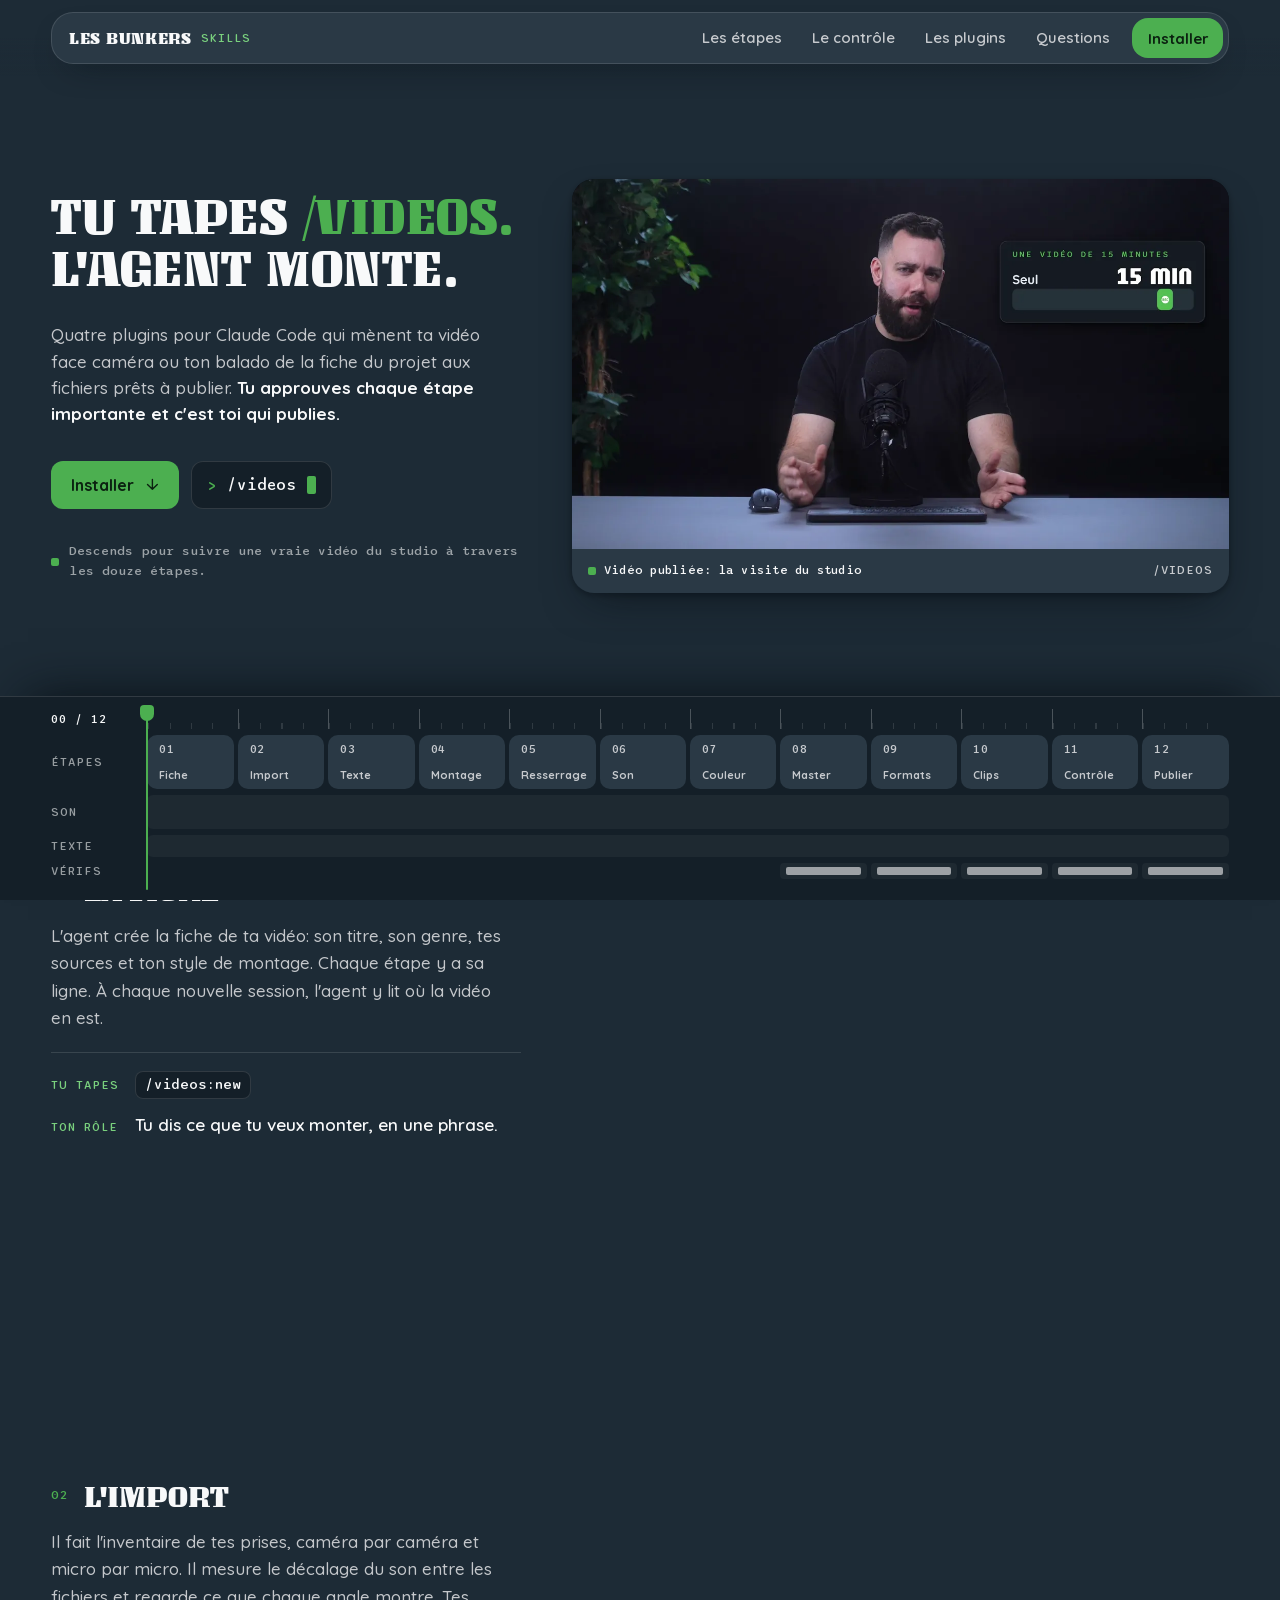
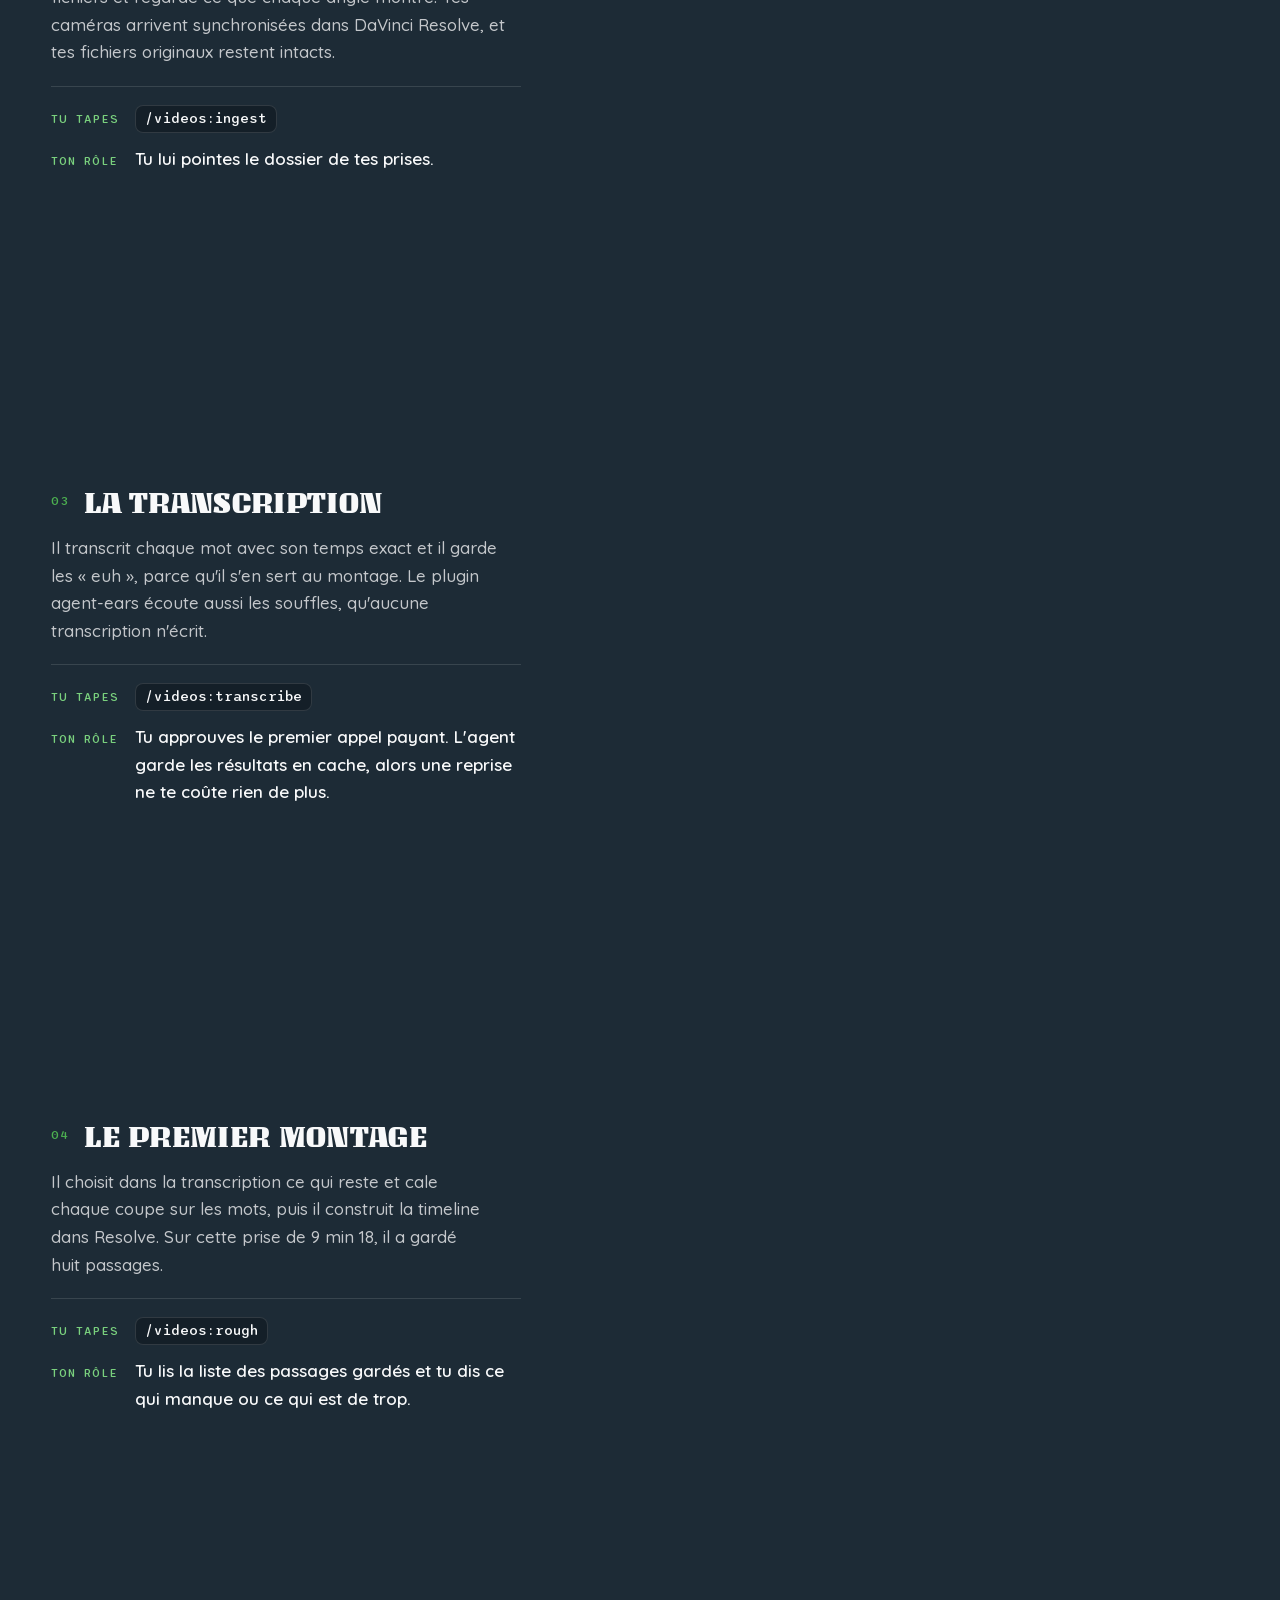
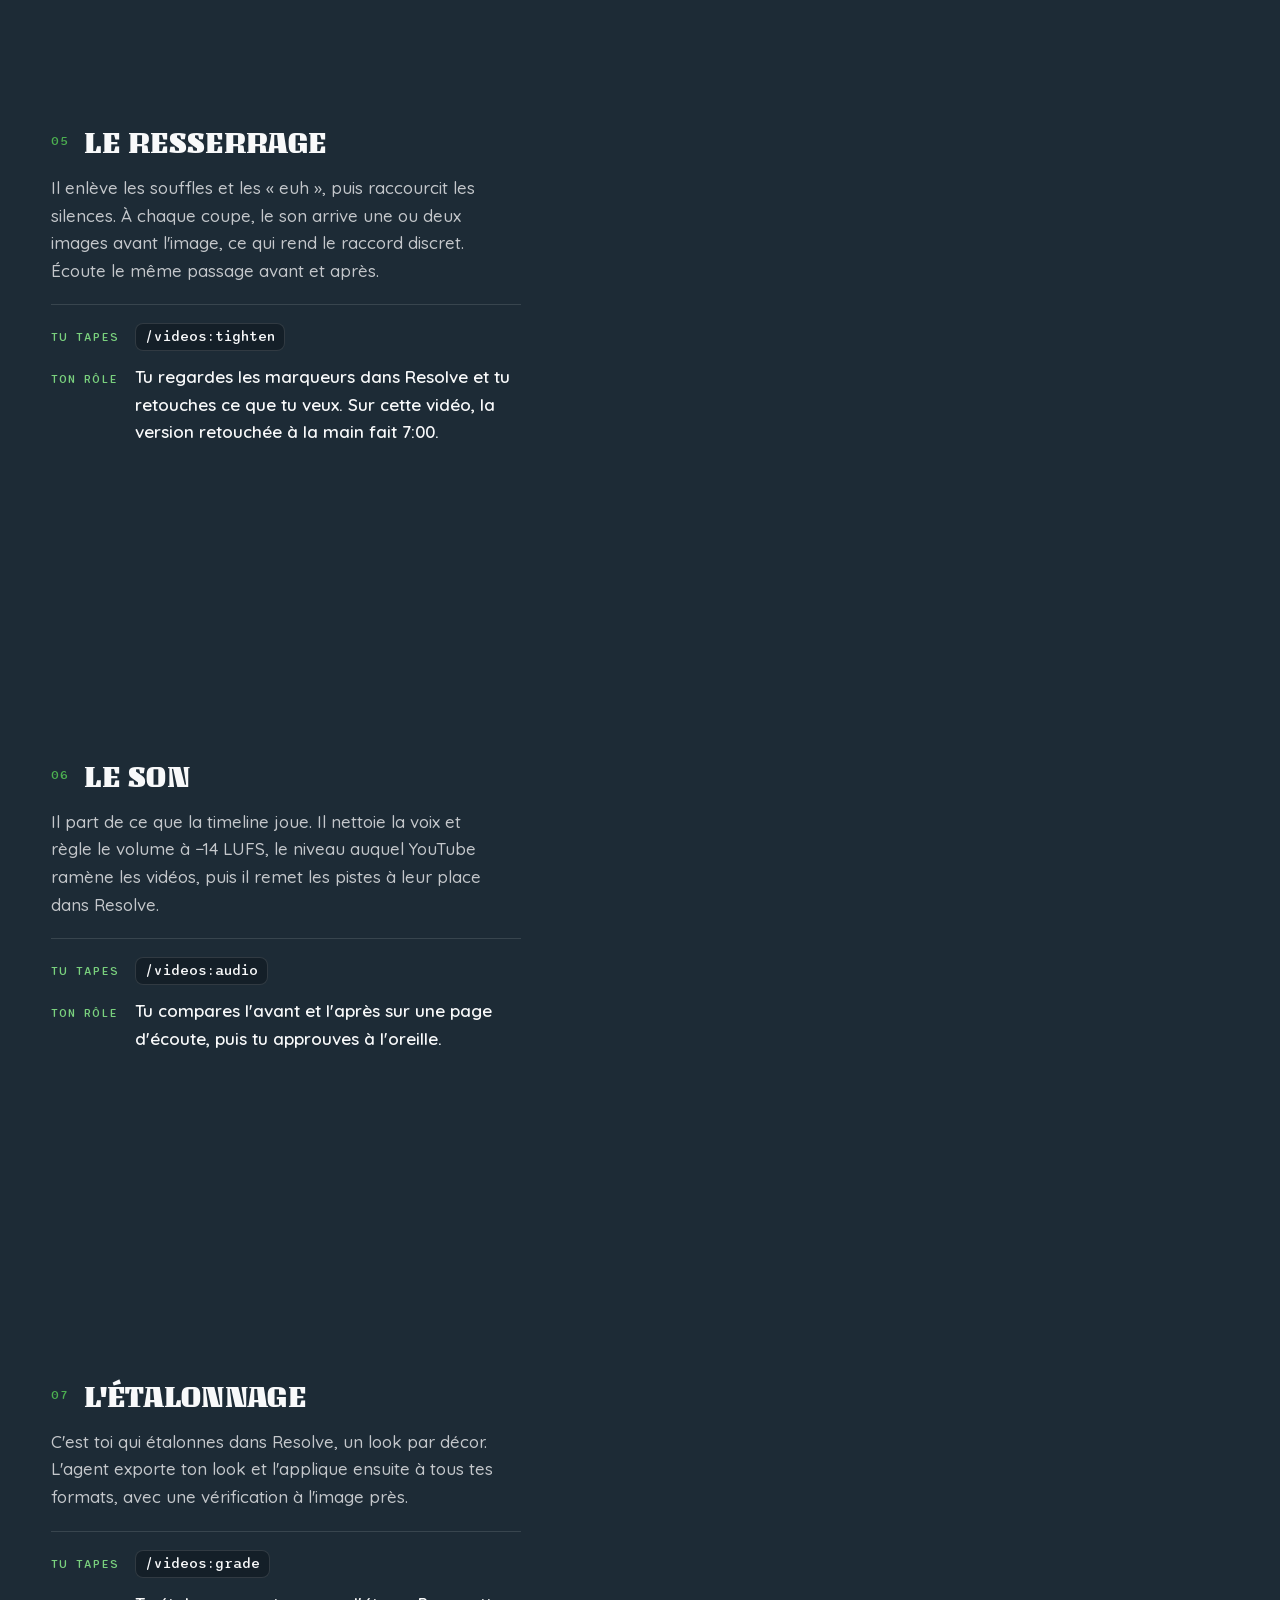
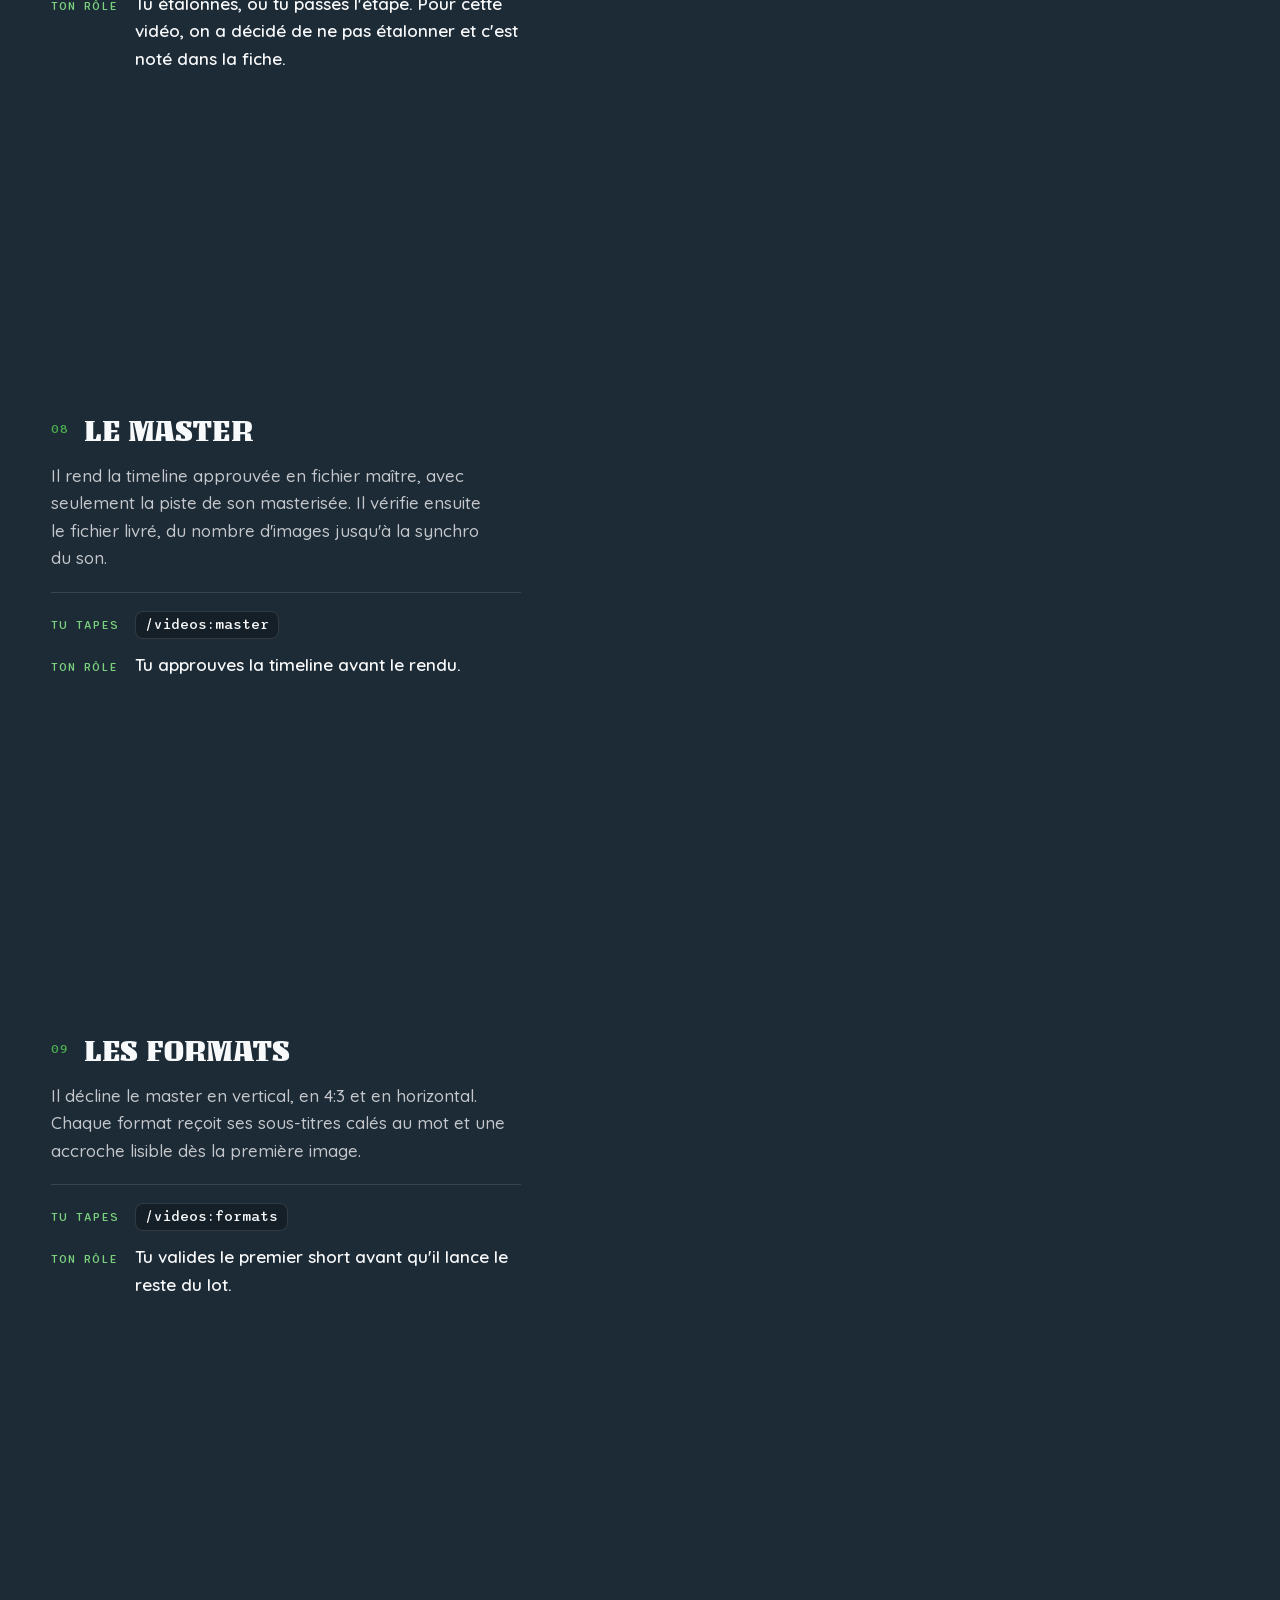
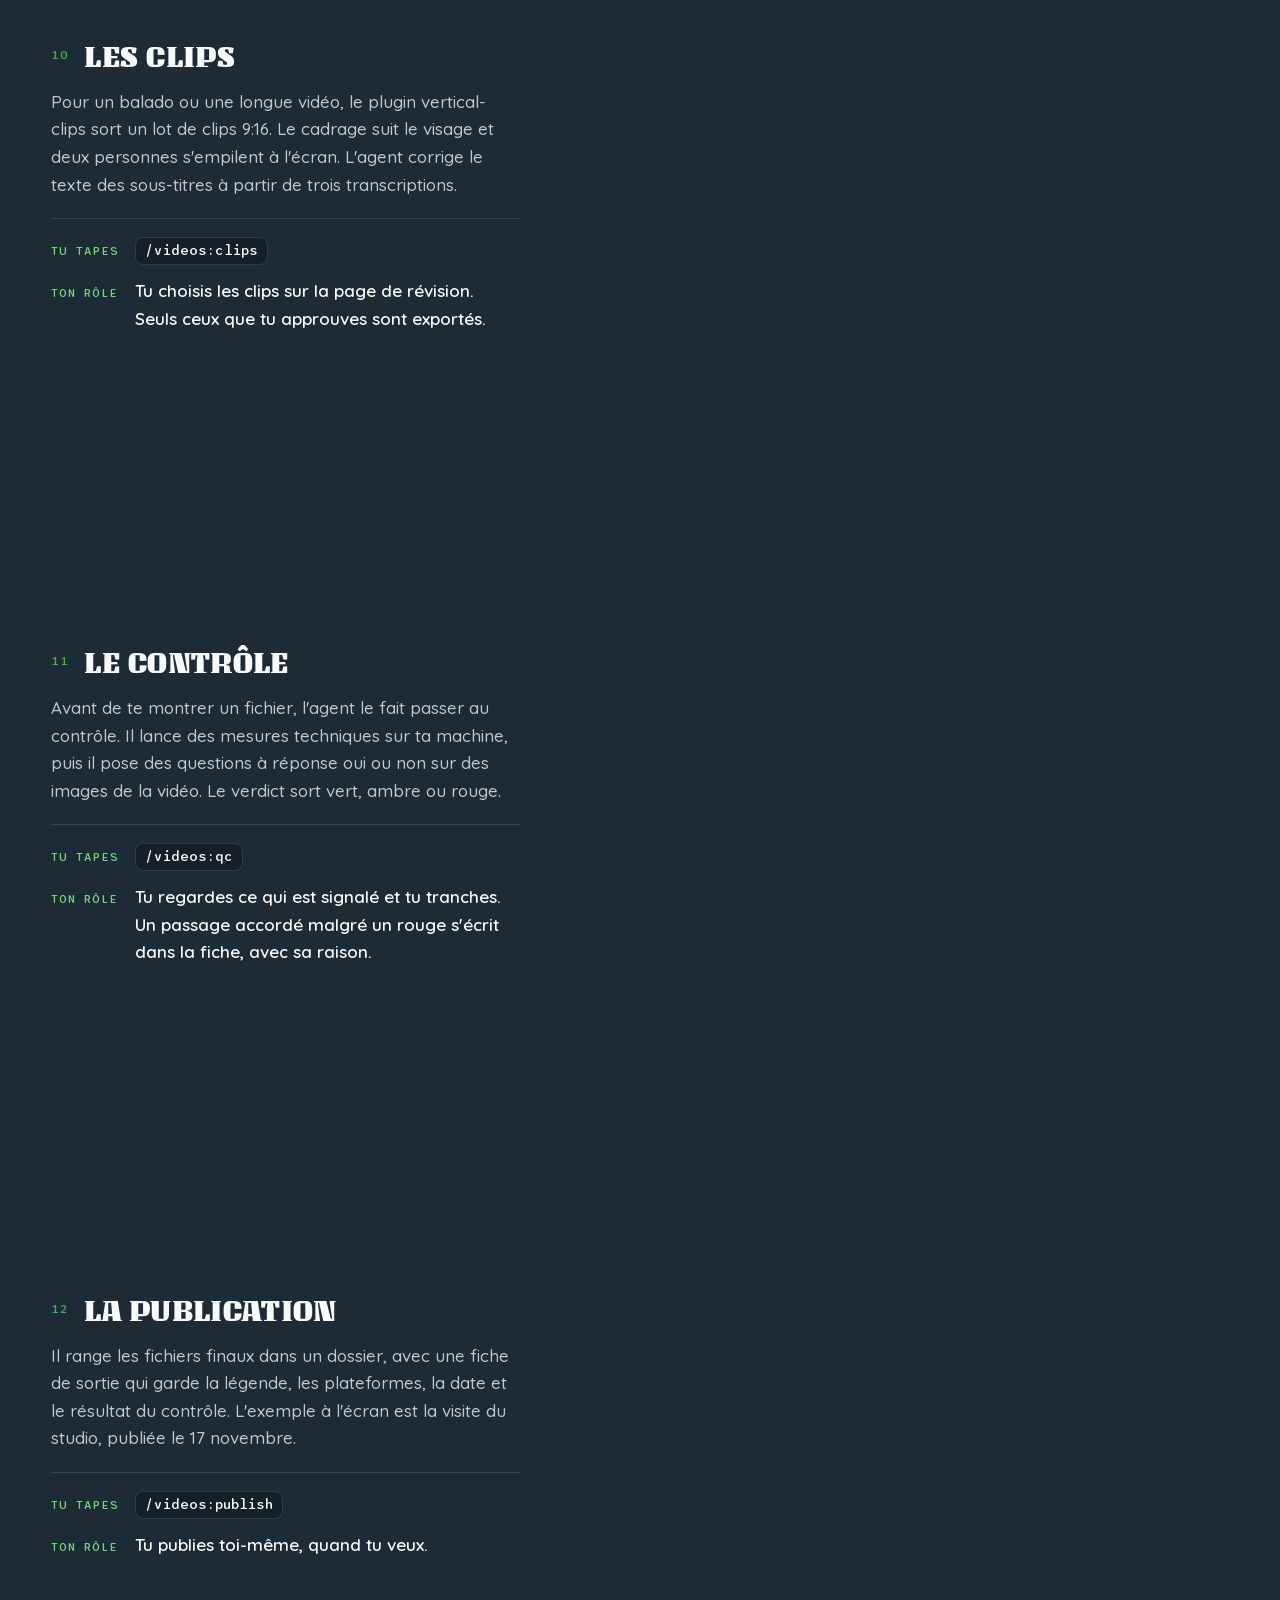
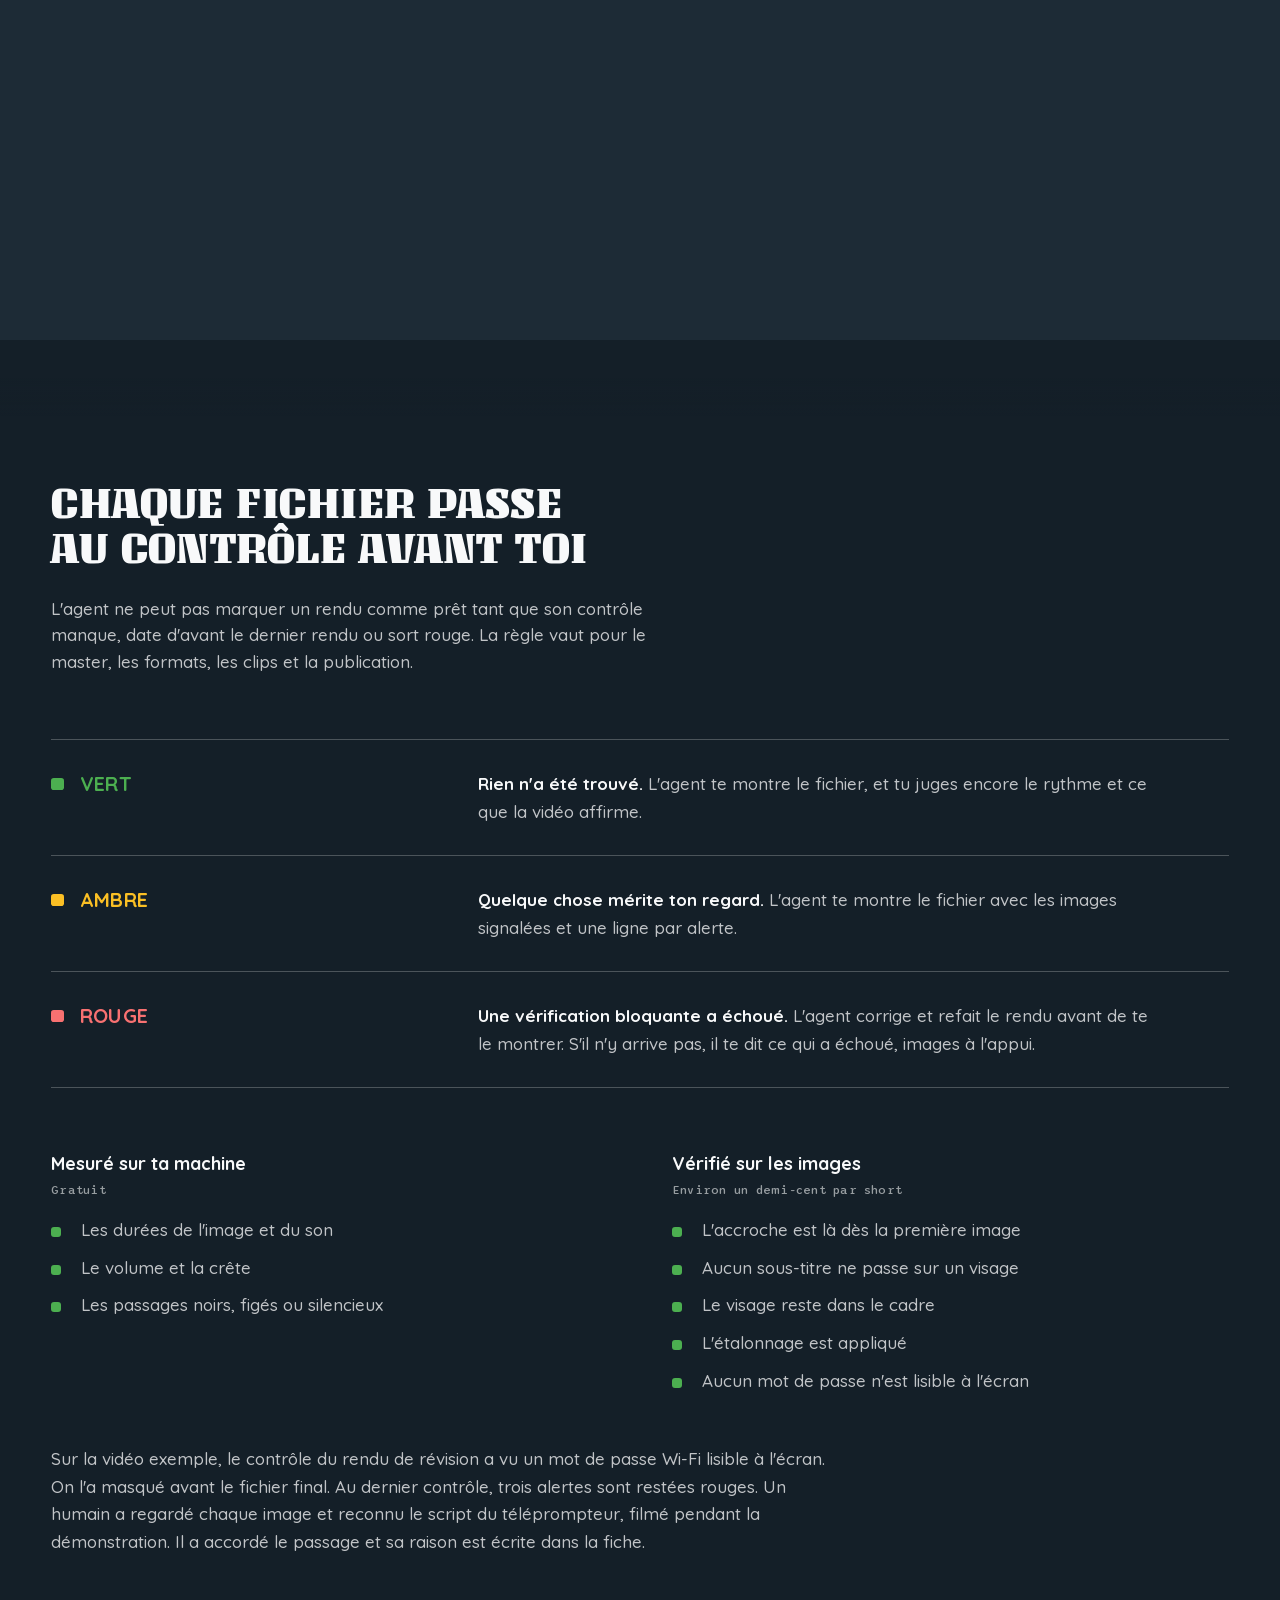
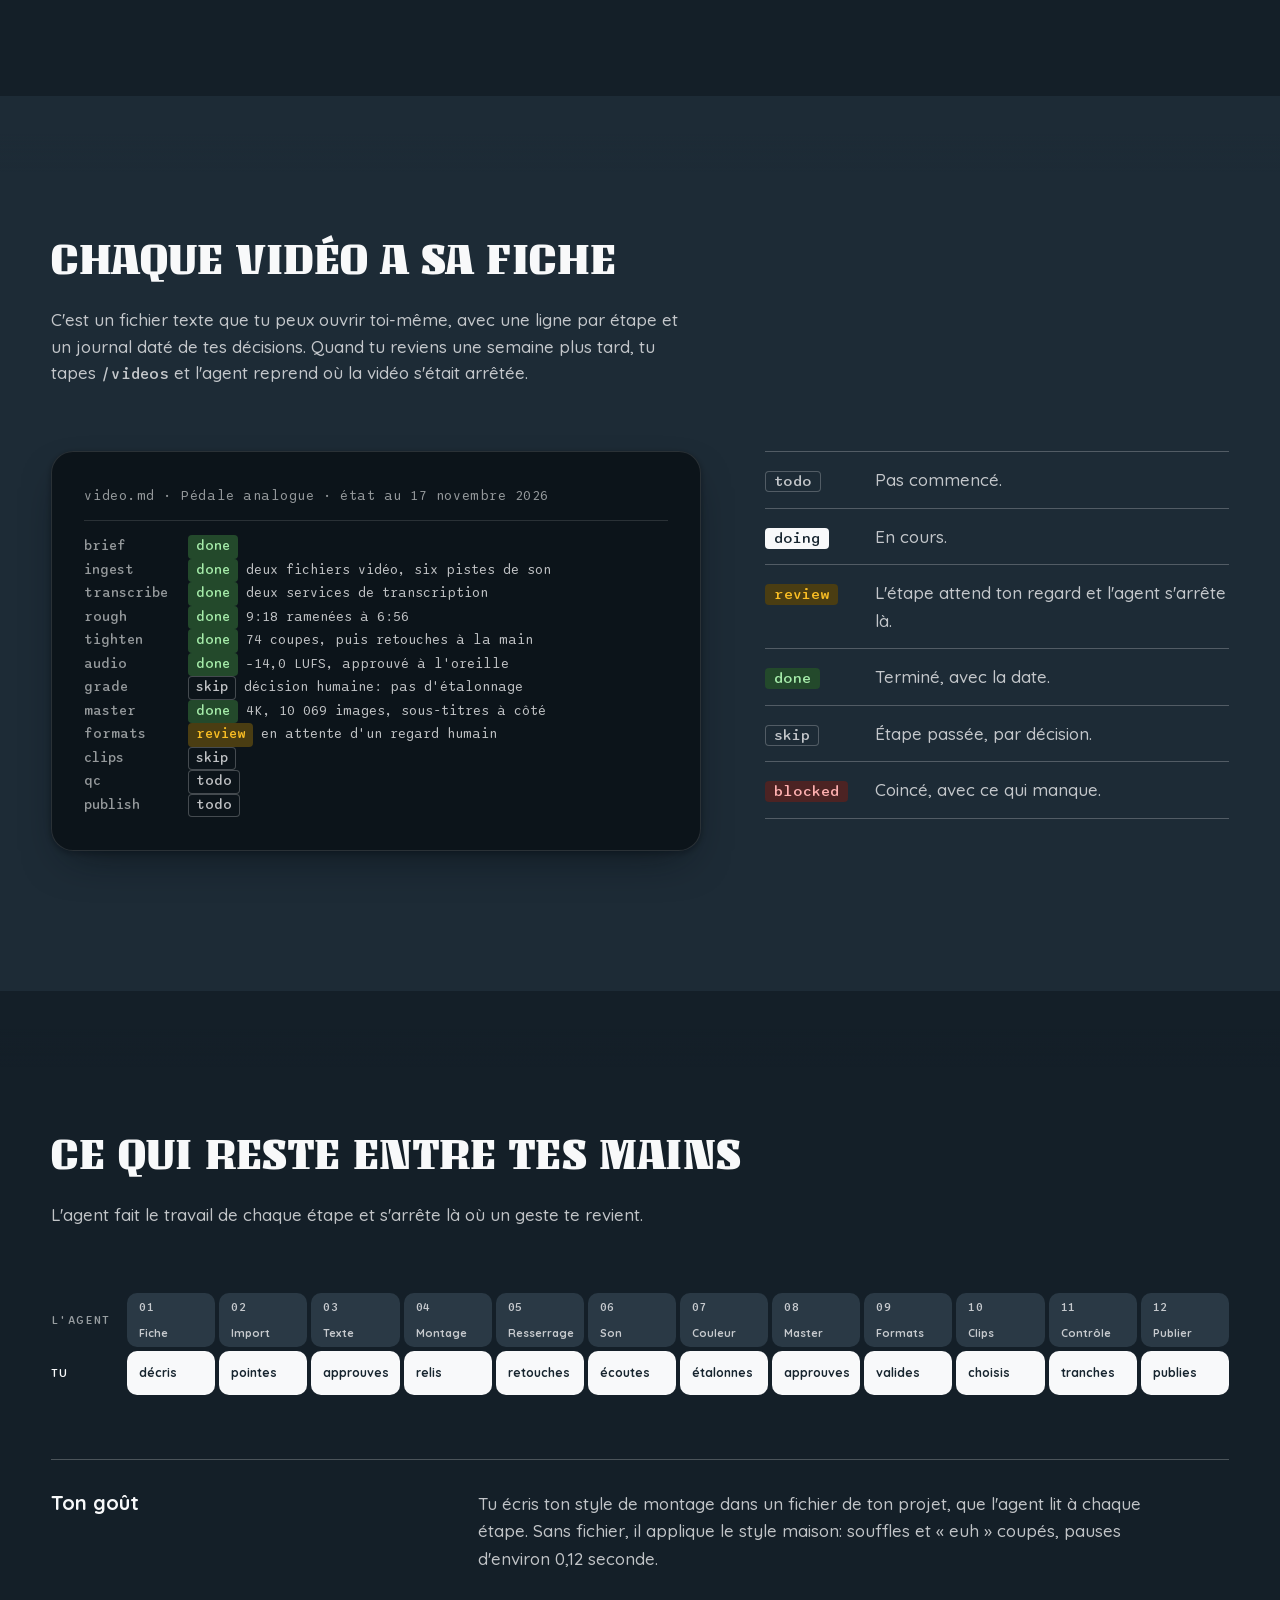
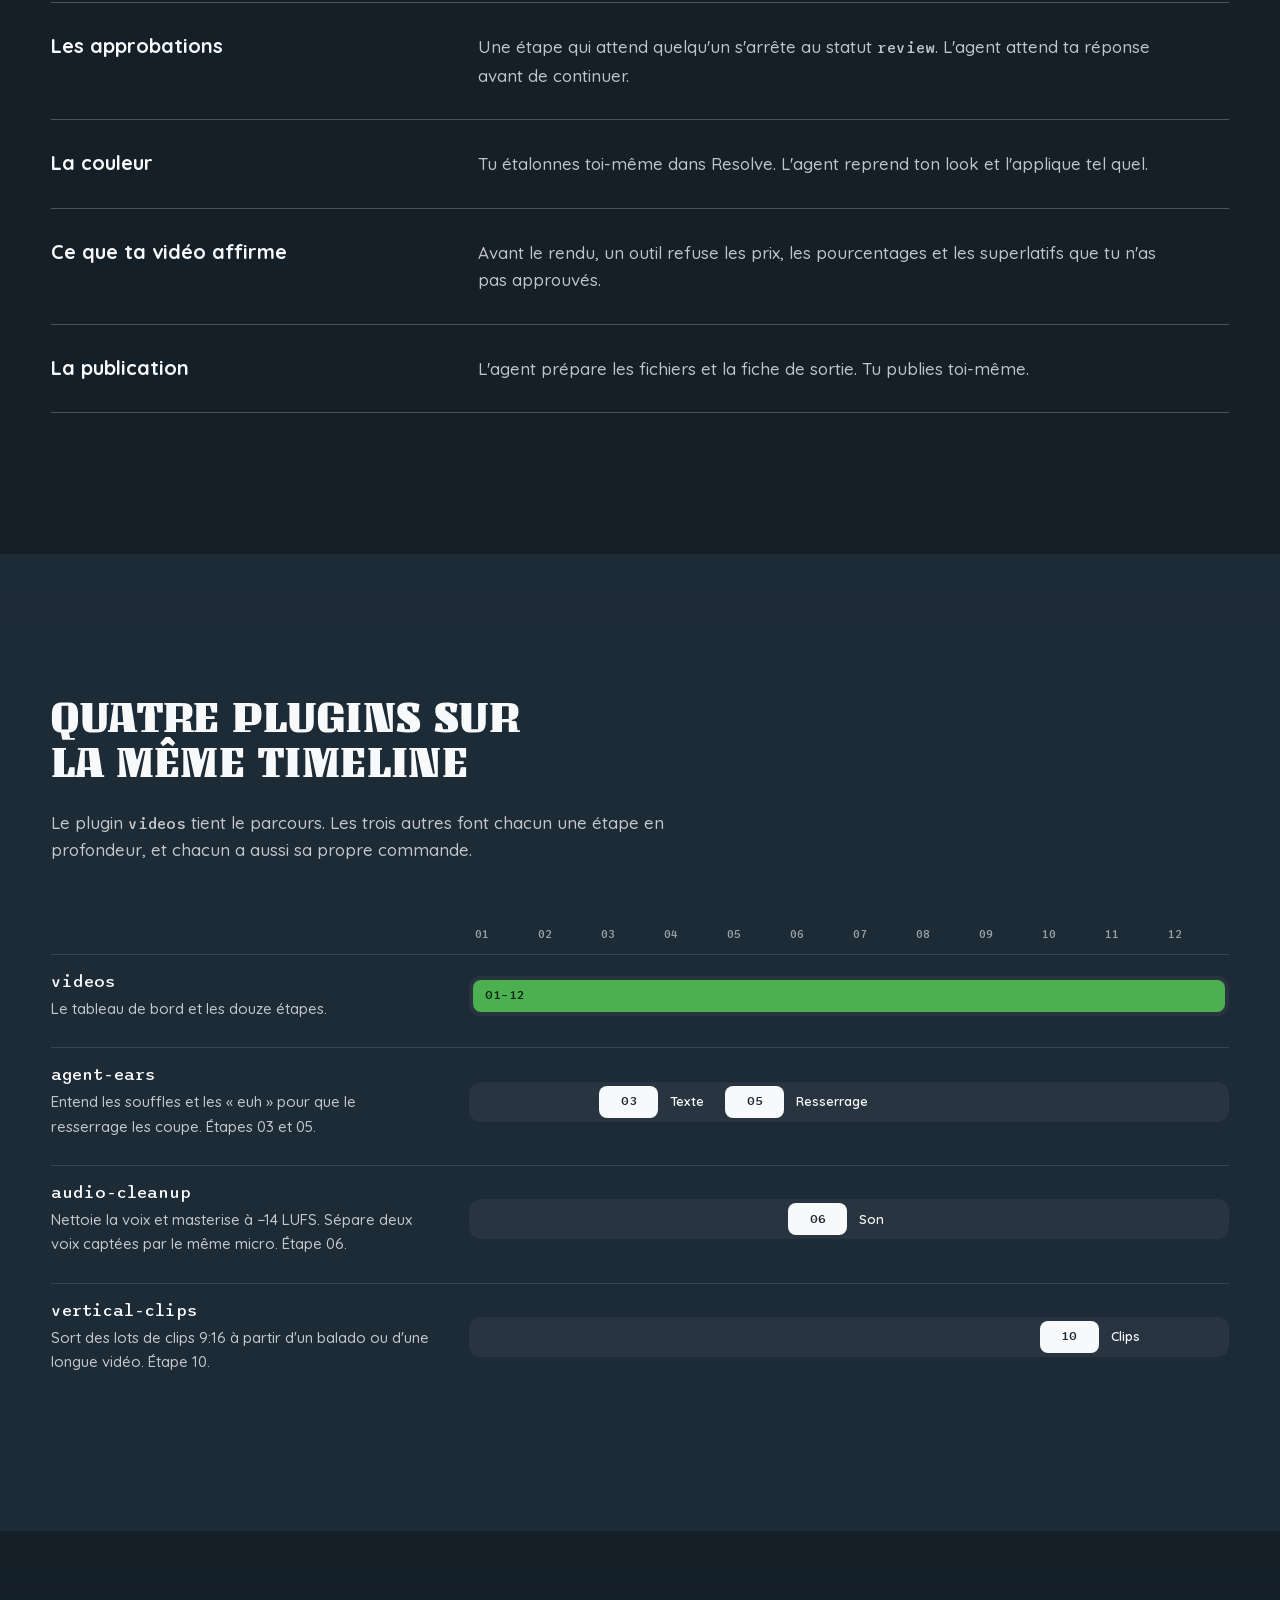
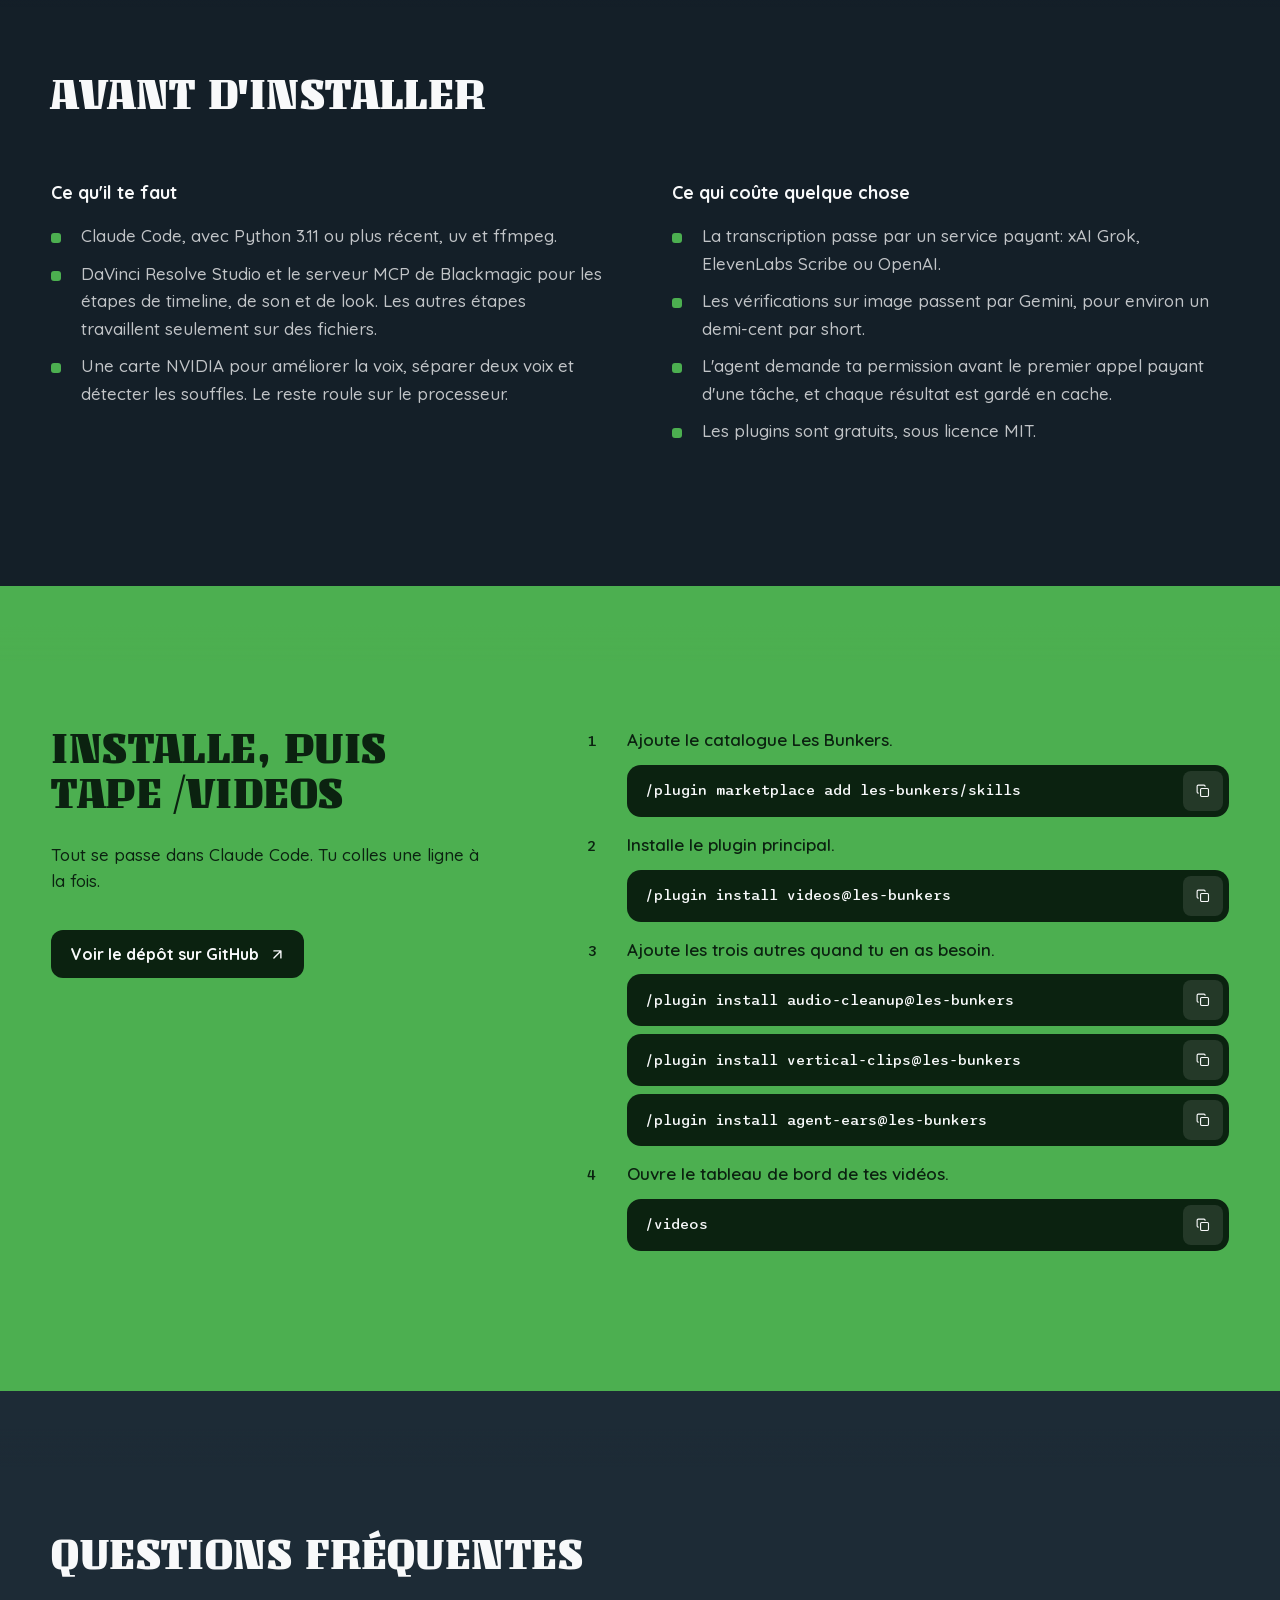
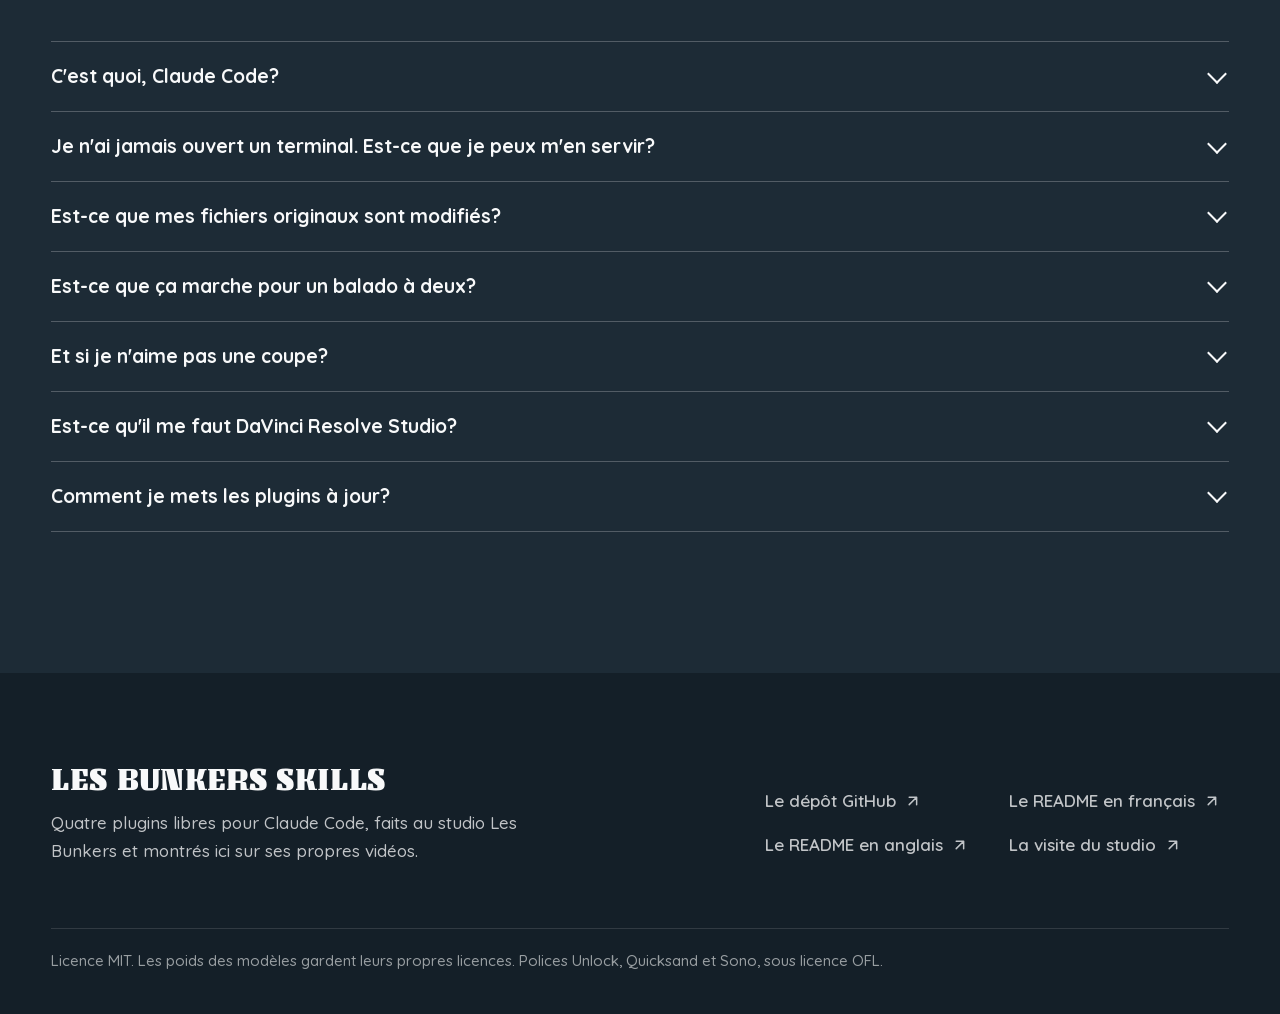
==== index.html @ 832609d6 "Add the French site that explains the plugins One static page for GitHub Pages. A scroll-driven time" ====
<!doctype html>
<html lang="fr-CA">
<head>
<meta charset="utf-8">
<meta name="viewport" content="width=device-width, initial-scale=1">
<title>Skills Les Bunkers: tu tapes /videos, l'agent monte</title>
<meta name="description" content="Quatre plugins pour Claude Code qui mènent ta vidéo face caméra ou ton balado de la fiche du projet aux fichiers prêts à publier. Le parcours complet, étape par étape, sur une vraie vidéo du studio.">
<meta name="theme-color" content="#1d2b36">
<meta property="og:type" content="website">
<meta property="og:locale" content="fr_CA">
<meta property="og:title" content="Tu tapes /videos. L'agent monte.">
<meta property="og:description" content="Quatre plugins pour Claude Code, de la fiche du projet aux fichiers prêts à publier. Douze étapes montrées sur une vraie vidéo du studio.">
<meta property="og:url" content="https://les-bunkers.github.io/skills/">
<meta property="og:image" content="https://les-bunkers.github.io/skills/assets/media/apercu.jpg">
<meta name="twitter:card" content="summary_large_image">
<link rel="icon" href="assets/icon.svg" type="image/svg+xml">
<link rel="preload" href="assets/fonts/unlock-400.woff2" as="font" type="font/woff2" crossorigin>
<link rel="preload" href="assets/fonts/quicksand-300-700-latin.woff2" as="font" type="font/woff2" crossorigin>
<link rel="stylesheet" href="assets/site.css">
<script>document.documentElement.classList.add('js-reel', 'js-intro');</script>
</head>
<body>
<svg width="0" height="0" style="position:absolute" aria-hidden="true" focusable="false">
  <symbol id="i-check" viewBox="0 0 24 24"><path d="M20 6L9 17l-5-5"/></symbol>
  <symbol id="i-x" viewBox="0 0 24 24"><path d="M18 6L6 18M6 6l12 12"/></symbol>
  <symbol id="i-warn" viewBox="0 0 24 24"><path d="M12 6v8M12 18h.01"/></symbol>
  <symbol id="i-down" viewBox="0 0 24 24"><path d="M12 5v14m7-7l-7 7l-7-7"/></symbol>
  <symbol id="i-right" viewBox="0 0 24 24"><path d="M5 12h14m-7-7l7 7l-7 7"/></symbol>
  <symbol id="i-out" viewBox="0 0 24 24"><path d="M7 7h10v10M7 17L17 7"/></symbol>
  <symbol id="i-copy" viewBox="0 0 24 24"><rect width="14" height="14" x="8" y="8" rx="2" ry="2"/><path d="M4 16c-1.1 0-2-.9-2-2V4c0-1.1.9-2 2-2h10c1.1 0 2 .9 2 2"/></symbol>
  <symbol id="i-play" viewBox="0 0 24 24"><path d="M5 5a2 2 0 0 1 3.008-1.728l11.997 6.998a2 2 0 0 1 .003 3.458l-12 7A2 2 0 0 1 5 19z"/></symbol>
  <symbol id="i-pause" viewBox="0 0 24 24"><rect x="14" y="3" width="5" height="18" rx="1"/><rect x="5" y="3" width="5" height="18" rx="1"/></symbol>
</svg>

<a class="skip" href="#contenu">Aller au contenu</a>

<header class="nav">
  <div class="nav__bar">
    <a class="nav__brand" href="#haut"><b>Les Bunkers</b><span>skills</span></a>
    <nav class="nav__links" aria-label="Sections de la page">
      <a class="nav__link" href="#etape-01">Les étapes</a>
      <a class="nav__link" href="#controle">Le contrôle</a>
      <a class="nav__link" href="#plugins">Les plugins</a>
      <a class="nav__link" href="#questions">Questions</a>
    </nav>
    <a class="btn btn--go nav__cta" href="#installer">Installer</a>
  </div>
</header>

<main id="contenu">

<section class="reel" id="haut" aria-label="Le parcours d'une vidéo, étape par étape">
  <div class="reel__grid">
    <div class="reel__copy">

      <div class="hero" data-name="/videos">
        <div class="hero__body">
          <h1 class="display"><span class="line">Tu tapes <span class="cmd">/videos.</span></span> <span class="line">L'agent monte.</span></h1>
          <p class="hero__lead">Quatre plugins pour Claude Code qui mènent ta vidéo face caméra ou ton balado de la fiche du projet aux fichiers prêts à publier. <strong>Tu approuves chaque étape importante et c'est toi qui publies.</strong></p>
          <div class="hero__actions">
            <a class="btn btn--go" href="#installer">Installer <svg class="icon"><use href="#i-down"/></svg></a>
            <span class="prompt" aria-hidden="true"><span class="prompt__sign">&gt;</span><span class="prompt__text" id="frappe">/videos</span><span class="prompt__caret"></span></span>
          </div>
          <p class="hero__hint">Descends pour suivre une vraie vidéo du studio à travers les douze étapes.</p>
        </div>
        <div class="hero__fig">
          <figure class="fig" data-source="Vidéo publiée: la visite du studio">
            <video muted loop playsinline preload="metadata" poster="assets/media/visite-studio.webp" aria-label="Extrait sans son de la visite du studio, une vidéo publiée">
              <source src="assets/media/visite-studio.mp4" type="video/mp4">
            </video>
            <figcaption class="fig__tag fig__tag--src">Une vraie vidéo du studio</figcaption>
          </figure>
        </div>
      </div>

      <div class="stages">

        <article class="stage" id="etape-01" data-name="La fiche">
          <div class="stage__body">
            <h2 class="display"><span class="stage__n">01</span>La fiche</h2>
            <p class="stage__what">L'agent crée la fiche de ta vidéo: son titre, son genre, tes sources et ton style de montage. Chaque étape y a sa ligne. À chaque nouvelle session, l'agent y lit où la vidéo en est.</p>
            <dl class="stage__you">
              <dt>Tu tapes</dt><dd><code class="kbd">/videos:new</code></dd>
              <dt>Ton rôle</dt><dd>Tu dis ce que tu veux monter, en une phrase.</dd>
            </dl>
          </div>
          <div class="stage__fig">
            <figure class="fig fig--flow" data-source="Vidéo exemple: Pédale analogue" aria-label="La fiche de la vidéo exemple au moment de sa création">
              <div class="scr">
                <div class="scr__bar"><b>video.md</b><span>Extrait, à la création</span></div>
                <dl class="kv rise">
                  <div style="--i:0"><dt>title</dt><dd>Pédale analogue</dd></div>
                  <div style="--i:1"><dt>kind</dt><dd>talking-head</dd></div>
                </dl>
                <ol class="stlist rise">
                  <li style="--i:2"><span>brief</span><span class="st st--done">done</span></li>
                  <li style="--i:3"><span>ingest</span><span class="st st--todo">todo</span></li>
                  <li style="--i:4"><span>transcribe</span><span class="st st--todo">todo</span></li>
                  <li style="--i:5"><span>rough</span><span class="st st--todo">todo</span></li>
                  <li style="--i:6"><span>tighten</span><span class="st st--todo">todo</span></li>
                  <li style="--i:7"><span>audio</span><span class="st st--todo">todo</span></li>
                  <li style="--i:8"><span>grade</span><span class="st st--todo">todo</span></li>
                  <li style="--i:9"><span>master</span><span class="st st--todo">todo</span></li>
                  <li style="--i:10"><span>formats</span><span class="st st--todo">todo</span></li>
                  <li style="--i:11"><span>clips</span><span class="st st--todo">todo</span></li>
                  <li style="--i:12"><span>qc</span><span class="st st--todo">todo</span></li>
                  <li style="--i:13"><span>publish</span><span class="st st--todo">todo</span></li>
                </ol>
              </div>
            </figure>
          </div>
        </article>

        <article class="stage" id="etape-02" data-name="L'import">
          <div class="stage__body">
            <h2 class="display"><span class="stage__n">02</span>L'import</h2>
            <p class="stage__what">Il fait l'inventaire de tes prises, caméra par caméra et micro par micro. Il mesure le décalage du son entre les fichiers et regarde ce que chaque angle montre. Tes caméras arrivent synchronisées dans DaVinci Resolve, et tes fichiers originaux restent intacts.</p>
            <dl class="stage__you">
              <dt>Tu tapes</dt><dd><code class="kbd">/videos:ingest</code></dd>
              <dt>Ton rôle</dt><dd>Tu lui pointes le dossier de tes prises.</dd>
            </dl>
          </div>
          <div class="stage__fig">
            <figure class="fig" data-source="Planche d'angles d'un tournage au studio">
              <img src="assets/media/planche-angles.webp" width="1440" height="810" loading="lazy" decoding="async" alt="Planche de neuf images: trois caméras du studio, chacune vue à trois moments du même tournage">
              <figcaption class="fig__tag">Trois caméras, trois instants</figcaption>
            </figure>
          </div>
        </article>

        <article class="stage" id="etape-03" data-name="La transcription">
          <div class="stage__body">
            <h2 class="display"><span class="stage__n">03</span>La transcription</h2>
            <p class="stage__what">Il transcrit chaque mot avec son temps exact et il garde les « euh », parce qu'il s'en sert au montage. Le plugin agent-ears écoute aussi les souffles, qu'aucune transcription n'écrit.</p>
            <dl class="stage__you">
              <dt>Tu tapes</dt><dd><code class="kbd">/videos:transcribe</code></dd>
              <dt>Ton rôle</dt><dd>Tu approuves le premier appel payant. L'agent garde les résultats en cache, alors une reprise ne te coûte rien de plus.</dd>
            </dl>
          </div>
          <div class="stage__fig">
            <figure class="fig fig--flow" data-source="Vidéo exemple: Pédale analogue" aria-label="Onze secondes de la transcription, avec les « euh » et les souffles repérés">
              <div class="scr">
                <div class="scr__bar"><b>1&nbsp;846 mots</b><span>34 « euh » · 70 souffles entendus</span></div>
                <ol class="tx rise">
                  <li style="--i:0"><time>0:35,2</time><p>que j'ai mijoté, <span class="tok tok--breath">souffle 0,28&nbsp;s</span> <span class="tok tok--euh">euh,</span> en lien avec le téléprompteur.</p></li>
                  <li style="--i:1"><time>0:38,2</time><p>Donc, ça fait depuis le tout début qu'on a un téléprompteur et <span class="tok tok--breath">souffle 0,36&nbsp;s</span></p></li>
                  <li style="--i:2"><time>0:41,6</time><p>ça a été long avant que l'expérience avec le téléprompteur soit à mon goût. <span class="tok tok--breath">souffle 0,40&nbsp;s</span> <span class="tok tok--euh">Euh,</span> on a toujours utilisé</p></li>
                </ol>
                <p class="scr__foot">Onze secondes de la prise, mot pour mot.</p>
              </div>
            </figure>
          </div>
        </article>

        <article class="stage" id="etape-04" data-name="Le premier montage">
          <div class="stage__body">
            <h2 class="display"><span class="stage__n">04</span>Le premier montage</h2>
            <p class="stage__what">Il choisit dans la transcription ce qui reste et cale chaque coupe sur les mots, puis il construit la timeline dans Resolve. Sur cette prise de 9&nbsp;min&nbsp;18, il a gardé huit passages.</p>
            <dl class="stage__you">
              <dt>Tu tapes</dt><dd><code class="kbd">/videos:rough</code></dd>
              <dt>Ton rôle</dt><dd>Tu lis la liste des passages gardés et tu dis ce qui manque ou ce qui est de trop.</dd>
            </dl>
          </div>
          <div class="stage__fig">
            <figure class="fig fig--flow" data-source="Vidéo exemple: Pédale analogue" aria-label="La prise de 9 minutes 18 et les huit passages gardés, ramenés à 6 minutes 56">
              <div class="scr">
                <div class="cut">
                  <div class="cut__head"><span>La prise</span><b>9:18</b></div>
                  <div class="cutbar cutbar--src"><!-- gen:rough-src --><i style="--l:5.203%;--w:22.910%;--l2:0.000%;--i:0"></i><i style="--l:31.781%;--w:5.435%;--l2:22.910%;--i:1"></i><i style="--l:38.240%;--w:8.163%;--l2:28.346%;--i:2"></i><i style="--l:48.584%;--w:1.181%;--l2:36.509%;--i:3"></i><i style="--l:52.606%;--w:15.817%;--l2:37.690%;--i:4"></i><i style="--l:72.018%;--w:4.201%;--l2:53.507%;--i:5"></i><i style="--l:77.258%;--w:0.434%;--l2:57.708%;--i:6"></i><i style="--l:78.289%;--w:16.475%;--l2:58.142%;--i:7"></i><!-- /gen:rough-src --></div>
                </div>
                <div class="cut">
                  <div class="cut__head"><span>Le premier montage</span><b>6:56</b></div>
                  <div class="cutbar cutbar--after"><!-- gen:rough-after --><i style="--l:5.203%;--w:22.910%;--l2:0.000%;--i:0"></i><i style="--l:31.781%;--w:5.435%;--l2:22.910%;--i:1"></i><i style="--l:38.240%;--w:8.163%;--l2:28.346%;--i:2"></i><i style="--l:48.584%;--w:1.181%;--l2:36.509%;--i:3"></i><i style="--l:52.606%;--w:15.817%;--l2:37.690%;--i:4"></i><i style="--l:72.018%;--w:4.201%;--l2:53.507%;--i:5"></i><i style="--l:77.258%;--w:0.434%;--l2:57.708%;--i:6"></i><i style="--l:78.289%;--w:16.475%;--l2:58.142%;--i:7"></i><!-- /gen:rough-after --></div>
                </div>
                <p class="scr__foot">8 passages gardés · 2:22 mises de côté</p>
              </div>
            </figure>
          </div>
        </article>

        <article class="stage" id="etape-05" data-name="Le resserrage">
          <div class="stage__body">
            <h2 class="display"><span class="stage__n">05</span>Le resserrage</h2>
            <p class="stage__what">Il enlève les souffles et les « euh », puis raccourcit les silences. À chaque coupe, le son arrive une ou deux images avant l'image, ce qui rend le raccord discret. Écoute le même passage avant et après.</p>
            <dl class="stage__you">
              <dt>Tu tapes</dt><dd><code class="kbd">/videos:tighten</code></dd>
              <dt>Ton rôle</dt><dd>Tu regardes les marqueurs dans Resolve et tu retouches ce que tu veux. Sur cette vidéo, la version retouchée à la main fait 7:00.</dd>
            </dl>
          </div>
          <div class="stage__fig">
            <figure class="fig fig--flow fig--rip" data-view="avant" data-source="Vidéo exemple: Pédale analogue" aria-label="Le même passage avant et après le resserrage: trois coupes, 1,3 seconde de moins">
              <div class="scr">
                <div class="stats">
                  <div><b>6:56 <svg class="icon"><use href="#i-right"/></svg> 6:16</b><span>durée</span></div>
                  <div><b>74</b><span>coupes</span></div>
                  <div><b>41&nbsp;s</b><span>retirées</span></div>
                </div>
                <div class="rip">
                  <div class="rip__labels" aria-hidden="true">
                    <span class="rip__l rip__l--a" style="--x:11.38%">euh</span>
                    <span class="rip__l rip__l--b" style="--x:52.09%">souffle</span>
                    <span class="rip__l rip__l--c" style="--x:89.92%">euh<span class="rip__more"> + souffle</span></span>
                  </div>
                  <!-- gen:excerpt --><svg class="rip__wave" viewBox="0 0 1130 120" preserveAspectRatio="none" aria-hidden="true"><path class="rip__keep" style="--dx:-0.0" d="M0.9 47.3h3.2v25.5h-3.2zM5.9 47.8h3.2v24.4h-3.2zM10.9 41h3.2v38h-3.2zM15.9 43.9h3.2v32.2h-3.2zM20.9 51h3.2v18h-3.2zM25.9 51.9h3.2v16.2h-3.2zM30.9 42.5h3.2v35.1h-3.2zM35.9 39.6h3.2v40.8h-3.2zM40.9 40.1h3.2v39.7h-3.2zM45.9 46.3h3.2v27.3h-3.2zM50.9 41.8h3.2v36.4h-3.2zM55.9 29.8h3.2v60.5h-3.2zM60.9 36.1h3.2v47.7h-3.2zM65.9 56.4h3.2v7.2h-3.2zM70.9 56.9h3.2v6.2h-3.2zM75.9 40.7h3.2v38.7h-3.2zM80.9 45h3.2v29.9h-3.2zM85.9 49.4h3.2v21.2h-3.2zM90.9 57.7h3.2v4.5h-3.2zM95.9 59h3.2v2h-3.2zM100.9 59h3.2v2h-3.2zM105.9 59h3.2v2h-3.2zM110.9 59h3.2v2h-3.2zM115.9 59h3.2v2h-3.2zM120.9 59h3.2v2h-3.2zM125.9 45.2h3.2v29.6h-3.2z"/><g transform="translate(128.6 0)"><g class="rip__cut" style="--dx:-0.0"><rect class="rip__zone" x="0" y="0" width="29.5" height="120"/><path d="M2.3 27h3.2v66h-3.2zM7.3 19.9h3.2v80.1h-3.2zM12.3 25.5h3.2v68.9h-3.2zM17.3 53.5h3.2v13.1h-3.2zM22.3 38.5h3.2v43h-3.2zM27.3 25.7h3.2v68.6h-3.2z"/></g></g><path class="rip__keep" style="--dx:-29.5" d="M160.9 32.1h3.2v55.8h-3.2zM165.9 37.9h3.2v44.3h-3.2zM170.9 42.1h3.2v35.9h-3.2zM175.9 42.7h3.2v34.7h-3.2zM180.9 46.3h3.2v27.4h-3.2zM185.9 36h3.2v48h-3.2zM190.9 6h3.2v108h-3.2zM195.9 37.5h3.2v45h-3.2zM200.9 40.1h3.2v39.9h-3.2zM205.9 50.5h3.2v19h-3.2zM210.9 58.9h3.2v2.3h-3.2zM215.9 46.2h3.2v27.6h-3.2zM220.9 44.2h3.2v31.6h-3.2zM225.9 57.2h3.2v5.6h-3.2zM230.9 44.1h3.2v31.9h-3.2zM235.9 42.4h3.2v35.2h-3.2zM240.9 54.2h3.2v11.6h-3.2zM245.9 44.3h3.2v31.4h-3.2zM250.9 38.6h3.2v42.8h-3.2zM255.9 46.7h3.2v26.7h-3.2zM260.9 42h3.2v36h-3.2zM265.9 18.7h3.2v82.6h-3.2zM270.9 24.3h3.2v71.5h-3.2zM275.9 33.5h3.2v52.9h-3.2zM280.9 36.1h3.2v47.8h-3.2zM285.9 39.8h3.2v40.5h-3.2zM290.9 47.5h3.2v25.1h-3.2zM295.9 47.4h3.2v25.3h-3.2zM300.9 48.4h3.2v23.1h-3.2zM305.9 51.4h3.2v17.3h-3.2zM310.9 58.3h3.2v3.5h-3.2zM315.9 50.5h3.2v18.9h-3.2zM320.9 49.1h3.2v21.8h-3.2zM325.9 47.5h3.2v25.1h-3.2zM330.9 48.4h3.2v23.2h-3.2zM335.9 58.1h3.2v3.9h-3.2zM340.9 54.2h3.2v11.6h-3.2zM345.9 41.5h3.2v37h-3.2zM350.9 45.1h3.2v29.7h-3.2zM355.9 58.8h3.2v2.5h-3.2zM360.9 52.7h3.2v14.6h-3.2zM365.9 51.6h3.2v16.7h-3.2zM370.9 43.4h3.2v33.2h-3.2zM375.9 46h3.2v28.1h-3.2zM380.9 57.3h3.2v5.4h-3.2zM385.9 52.4h3.2v15.2h-3.2zM390.9 51.4h3.2v17.3h-3.2zM395.9 43.9h3.2v32.3h-3.2zM400.9 46h3.2v28h-3.2zM405.9 54.5h3.2v11h-3.2zM410.9 45h3.2v30h-3.2zM415.9 44h3.2v32.1h-3.2zM420.9 54.4h3.2v11.1h-3.2zM425.9 40.1h3.2v39.9h-3.2zM430.9 44.4h3.2v31.2h-3.2zM435.9 45h3.2v30h-3.2zM440.9 43.7h3.2v32.6h-3.2zM445.9 43.6h3.2v32.8h-3.2zM450.9 44.4h3.2v31.1h-3.2zM455.9 45h3.2v30h-3.2zM460.9 46.9h3.2v26.2h-3.2zM465.9 55.8h3.2v8.3h-3.2zM470.9 49.8h3.2v20.4h-3.2zM475.9 45.4h3.2v29.3h-3.2zM480.9 52.3h3.2v15.4h-3.2zM485.9 47.4h3.2v25.3h-3.2zM490.9 24.4h3.2v71.3h-3.2zM495.9 24.7h3.2v70.5h-3.2zM500.9 35.6h3.2v48.7h-3.2zM505.9 38.8h3.2v42.3h-3.2zM510.9 56.6h3.2v6.8h-3.2zM515.9 45.6h3.2v28.7h-3.2zM520.9 45.9h3.2v28.2h-3.2zM525.9 47.4h3.2v25.3h-3.2zM530.9 55.8h3.2v8.4h-3.2zM535.9 58.3h3.2v3.3h-3.2zM540.9 58.8h3.2v2.4h-3.2zM545.9 59h3.2v2h-3.2zM550.9 59h3.2v2h-3.2zM555.9 59h3.2v2h-3.2zM560.9 59h3.2v2h-3.2z"/><g transform="translate(566.6 0)"><g class="rip__cut" style="--dx:-29.5"><rect class="rip__zone" x="0" y="0" width="44" height="120"/><path d="M-0.7 59h3.2v2h-3.2zM4.3 59h3.2v2h-3.2zM9.3 59h3.2v2h-3.2zM14.3 59h3.2v2h-3.2zM19.3 59h3.2v2h-3.2zM24.3 59h3.2v2h-3.2zM29.3 59h3.2v2h-3.2zM34.3 59h3.2v2h-3.2zM39.3 57.8h3.2v4.4h-3.2z"/></g></g><path class="rip__keep" style="--dx:-73.5" d="M610.9 58.6h3.2v2.7h-3.2zM615.9 58.3h3.2v3.3h-3.2zM620.9 30.2h3.2v59.5h-3.2zM625.9 36.2h3.2v47.6h-3.2zM630.9 38.8h3.2v42.4h-3.2zM635.9 51.9h3.2v16.2h-3.2zM640.9 41.4h3.2v37.3h-3.2zM645.9 41.3h3.2v37.5h-3.2zM650.9 31.9h3.2v56.2h-3.2zM655.9 38.6h3.2v42.9h-3.2zM660.9 41.6h3.2v36.7h-3.2zM665.9 36.4h3.2v47.2h-3.2zM670.9 37h3.2v46h-3.2zM675.9 47.1h3.2v25.8h-3.2zM680.9 36.9h3.2v46.1h-3.2zM685.9 41.2h3.2v37.7h-3.2zM690.9 53.2h3.2v13.6h-3.2zM695.9 39.5h3.2v40.9h-3.2zM700.9 38h3.2v44.1h-3.2zM705.9 57.2h3.2v5.6h-3.2zM710.9 58.7h3.2v2.6h-3.2zM715.9 38.1h3.2v43.7h-3.2zM720.9 42.9h3.2v34.1h-3.2zM725.9 44.7h3.2v30.6h-3.2zM730.9 35.4h3.2v49.1h-3.2zM735.9 39.9h3.2v40.3h-3.2zM740.9 43.5h3.2v33h-3.2zM745.9 54.9h3.2v10.3h-3.2zM750.9 42.6h3.2v34.9h-3.2zM755.9 50.5h3.2v19h-3.2zM760.9 47.1h3.2v25.7h-3.2zM765.9 55.3h3.2v9.4h-3.2zM770.9 47.1h3.2v25.7h-3.2zM775.9 57.1h3.2v5.7h-3.2zM780.9 40.8h3.2v38.4h-3.2zM785.9 41.2h3.2v37.7h-3.2zM790.9 53.9h3.2v12.2h-3.2zM795.9 44.5h3.2v31h-3.2zM800.9 41.9h3.2v36.2h-3.2zM805.9 49.8h3.2v20.4h-3.2zM810.9 34.7h3.2v50.5h-3.2zM815.9 29.2h3.2v61.7h-3.2zM820.9 34.4h3.2v51.2h-3.2zM825.9 49.7h3.2v20.6h-3.2zM830.9 57.6h3.2v4.9h-3.2zM835.9 56.1h3.2v7.8h-3.2zM840.9 34h3.2v51.9h-3.2zM845.9 37.5h3.2v45h-3.2zM850.9 47.5h3.2v24.9h-3.2zM855.9 58.2h3.2v3.7h-3.2zM860.9 59h3.2v2h-3.2zM865.9 59h3.2v2h-3.2zM870.9 21h3.2v78.1h-3.2zM875.9 21.9h3.2v76.1h-3.2zM880.9 38.8h3.2v42.4h-3.2zM885.9 38.5h3.2v43.1h-3.2zM890.9 40.5h3.2v39.1h-3.2zM895.9 46.6h3.2v26.9h-3.2zM900.9 49.6h3.2v20.7h-3.2zM905.9 55.8h3.2v8.4h-3.2zM910.9 52.9h3.2v14.3h-3.2zM915.9 54.4h3.2v11.1h-3.2zM920.9 58.9h3.2v2.2h-3.2zM925.9 59h3.2v2h-3.2zM930.9 59h3.2v2h-3.2zM935.9 59h3.2v2h-3.2zM940.9 59h3.2v2h-3.2zM945.9 59h3.2v2h-3.2zM950.9 59h3.2v2h-3.2zM955.9 59h3.2v2h-3.2z"/><g transform="translate(959.6 0)"><g class="rip__cut" style="--dx:-73.5"><rect class="rip__zone" x="0" y="0" width="56.5" height="120"/><path d="M1.3 59h3.2v2h-3.2zM6.3 41.7h3.2v36.5h-3.2zM11.3 33.5h3.2v53h-3.2zM16.3 28.3h3.2v63.4h-3.2zM21.3 40.8h3.2v38.3h-3.2zM26.3 43.9h3.2v32.3h-3.2zM31.3 53.5h3.2v13h-3.2zM36.3 57.4h3.2v5.2h-3.2zM41.3 57.6h3.2v4.9h-3.2zM46.3 56.5h3.2v6.9h-3.2zM51.3 47.5h3.2v24.9h-3.2z"/></g></g><path class="rip__keep" style="--dx:-130.0" d="M1015.9 22.8h3.2v74.3h-3.2zM1020.9 30.7h3.2v58.5h-3.2zM1025.9 24.5h3.2v71.1h-3.2zM1030.9 32.2h3.2v55.6h-3.2zM1035.9 40.2h3.2v39.5h-3.2zM1040.9 31.3h3.2v57.3h-3.2zM1045.9 31.2h3.2v57.6h-3.2zM1050.9 35.1h3.2v49.9h-3.2zM1055.9 42.5h3.2v35.1h-3.2zM1060.9 38.3h3.2v43.4h-3.2zM1065.9 39.7h3.2v40.6h-3.2zM1070.9 56.4h3.2v7.2h-3.2zM1075.9 41.7h3.2v36.6h-3.2zM1080.9 42.2h3.2v35.5h-3.2zM1085.9 47.1h3.2v25.7h-3.2zM1090.9 48.9h3.2v22.1h-3.2zM1095.9 32.8h3.2v54.3h-3.2zM1100.9 34.2h3.2v51.6h-3.2zM1105.9 41h3.2v38h-3.2zM1110.9 41.4h3.2v37.3h-3.2zM1115.9 43.6h3.2v32.7h-3.2zM1120.9 47.1h3.2v25.7h-3.2zM1125.9 54.3h3.2v11.3h-3.2z"/></svg><!-- /gen:excerpt -->
                  <div class="rip__axis" aria-hidden="true"><span>0:35</span><span class="rip__end"><span class="rip__len rip__len--a">11,3&nbsp;s</span><span class="rip__len rip__len--b">10,0&nbsp;s</span></span></div>
                </div>
                <div class="ab">
                  <button class="ab__btn" type="button" data-src="assets/media/resserrage-avant.mp3" data-view="avant" aria-pressed="false" aria-label="Avant: écouter le passage d'origine"><svg class="icon icon--solid ab__play"><use href="#i-play"/></svg><svg class="icon icon--solid ab__pause"><use href="#i-pause"/></svg><span>Avant</span></button>
                  <button class="ab__btn" type="button" data-src="assets/media/resserrage-apres.mp3" data-view="apres" aria-pressed="false" aria-label="Après: écouter le passage resserré"><svg class="icon icon--solid ab__play"><use href="#i-play"/></svg><svg class="icon icon--solid ab__pause"><use href="#i-pause"/></svg><span>Après</span></button>
                  <p class="ab__note">36 silences, 22 souffles, 21 « euh » et 6 bouts de phrase dans la vidéo entière.</p>
                </div>
              </div>
            </figure>
          </div>
        </article>

        <article class="stage" id="etape-06" data-name="Le son">
          <div class="stage__body">
            <h2 class="display"><span class="stage__n">06</span>Le son</h2>
            <p class="stage__what">Il part de ce que la timeline joue. Il nettoie la voix et règle le volume à −14&nbsp;LUFS, le niveau auquel YouTube ramène les vidéos, puis il remet les pistes à leur place dans Resolve.</p>
            <dl class="stage__you">
              <dt>Tu tapes</dt><dd><code class="kbd">/videos:audio</code></dd>
              <dt>Ton rôle</dt><dd>Tu compares l'avant et l'après sur une page d'écoute, puis tu approuves à l'oreille.</dd>
            </dl>
          </div>
          <div class="stage__fig">
            <figure class="fig fig--flow" data-source="Vidéo exemple: Pédale analogue" aria-label="Le son de la vidéo entière avant et après le mastering, avec un extrait à écouter">
              <div class="scr">
                <div class="scr__bar"><b>Le son de la vidéo entière</b><span>Extrait de 4&nbsp;s à écouter</span></div>
                <div class="abrow">
                  <button class="ab__btn" type="button" data-src="assets/media/son-avant.mp3" aria-pressed="false" aria-label="Avant: écouter le son tel que joué"><svg class="icon icon--solid ab__play"><use href="#i-play"/></svg><svg class="icon icon--solid ab__pause"><use href="#i-pause"/></svg><span>Avant</span></button>
                  <div class="abrow__num"><b>−23,2 LUFS</b><span>tel que joué</span></div>
                  <!-- gen:son-raw --><svg class="abrow__wave" viewBox="0 0 648 56" preserveAspectRatio="none" aria-hidden="true"><path d="M0.5 9.3h2v37.5h-2zM3.5 16.5h2v23h-2zM6.5 16.7h2v22.7h-2zM9.5 17.7h2v20.6h-2zM12.5 14.9h2v26.2h-2zM15.5 14.9h2v26.1h-2zM18.5 18.8h2v18.4h-2zM21.5 15.1h2v25.8h-2zM24.5 17h2v22.1h-2zM27.5 18.6h2v18.8h-2zM30.5 17.6h2v20.9h-2zM33.5 17.8h2v20.4h-2zM36.5 16.7h2v22.6h-2zM39.5 15.2h2v25.6h-2zM42.5 17.3h2v21.3h-2zM45.5 15.8h2v24.5h-2zM48.5 15.3h2v25.4h-2zM51.5 20.7h2v14.6h-2zM54.5 16.7h2v22.5h-2zM57.5 15.2h2v25.5h-2zM60.5 16.3h2v23.3h-2zM63.5 17.8h2v20.3h-2zM66.5 18.5h2v18.9h-2zM69.5 19.9h2v16.1h-2zM72.5 17.4h2v21.2h-2zM75.5 16.9h2v22.3h-2zM78.5 17.8h2v20.5h-2zM81.5 11h2v34h-2zM84.5 16.8h2v22.4h-2zM87.5 17h2v22h-2zM90.5 18.4h2v19.3h-2zM93.5 17.6h2v20.8h-2zM96.5 14.1h2v27.8h-2zM99.5 16h2v23.9h-2zM102.5 14.2h2v27.6h-2zM105.5 14.8h2v26.4h-2zM108.5 18.7h2v18.6h-2zM111.5 16.5h2v23h-2zM114.5 18.4h2v19.2h-2zM117.5 16.2h2v23.7h-2zM120.5 17.2h2v21.7h-2zM123.5 9.1h2v37.8h-2zM126.5 17.4h2v21.1h-2zM129.5 18.5h2v18.9h-2zM132.5 18.1h2v19.7h-2zM135.5 17.5h2v21.1h-2zM138.5 7.7h2v40.5h-2zM141.5 17.7h2v20.6h-2zM144.5 15.7h2v24.6h-2zM147.5 17.8h2v20.4h-2zM150.5 16.1h2v23.8h-2zM153.5 21.1h2v13.8h-2zM156.5 16.9h2v22.2h-2zM159.5 18.2h2v19.6h-2zM162.5 18.3h2v19.4h-2zM165.5 19.1h2v17.8h-2zM168.5 20.3h2v15.4h-2zM171.5 17.5h2v21h-2zM174.5 19.9h2v16.3h-2zM177.5 21.6h2v12.7h-2zM180.5 11.9h2v32.2h-2zM183.5 16.3h2v23.3h-2zM186.5 18.2h2v19.6h-2zM189.5 19.9h2v16.1h-2zM192.5 18.3h2v19.5h-2zM195.5 13.2h2v29.5h-2zM198.5 17h2v22.1h-2zM201.5 17.2h2v21.7h-2zM204.5 19.1h2v17.7h-2zM207.5 16h2v23.9h-2zM210.5 18.3h2v19.3h-2zM213.5 20.8h2v14.4h-2zM216.5 14.9h2v26.3h-2zM219.5 18.3h2v19.3h-2zM222.5 19.8h2v16.3h-2zM225.5 19h2v18.1h-2zM228.5 19.2h2v17.6h-2zM231.5 21.3h2v13.4h-2zM234.5 18.3h2v19.4h-2zM237.5 17.2h2v21.7h-2zM240.5 18.1h2v19.7h-2zM243.5 19.8h2v16.5h-2zM246.5 19h2v18h-2zM249.5 15.9h2v24.1h-2zM252.5 20.4h2v15.2h-2zM255.5 20.5h2v15h-2zM258.5 19.1h2v17.7h-2zM261.5 12.9h2v30.1h-2zM264.5 23.7h2v8.6h-2zM267.5 17.5h2v21h-2zM270.5 17.3h2v21.5h-2zM273.5 18h2v19.9h-2zM276.5 19.7h2v16.6h-2zM279.5 18h2v20h-2zM282.5 18.9h2v18.2h-2zM285.5 19.9h2v16.3h-2zM288.5 18.4h2v19.3h-2zM291.5 15.3h2v25.4h-2zM294.5 22h2v12h-2zM297.5 19.6h2v16.8h-2zM300.5 16.3h2v23.5h-2zM303.5 19.1h2v17.7h-2zM306.5 15.5h2v24.9h-2zM309.5 13.6h2v28.8h-2zM312.5 18.3h2v19.4h-2zM315.5 21.6h2v12.8h-2zM318.5 12.8h2v30.4h-2zM321.5 20.2h2v15.7h-2zM324.5 20.9h2v14.2h-2zM327.5 17.7h2v20.6h-2zM330.5 16.3h2v23.5h-2zM333.5 18.5h2v18.9h-2zM336.5 19.1h2v17.7h-2zM339.5 14.5h2v27h-2zM342.5 17.2h2v21.6h-2zM345.5 17.4h2v21.2h-2zM348.5 19.4h2v17.2h-2zM351.5 15.7h2v24.6h-2zM354.5 16.5h2v23.1h-2zM357.5 18h2v19.9h-2zM360.5 17.3h2v21.5h-2zM363.5 16.7h2v22.6h-2zM366.5 16.7h2v22.7h-2zM369.5 19.1h2v17.7h-2zM372.5 16.7h2v22.6h-2zM375.5 17.4h2v21.1h-2zM378.5 14.2h2v27.6h-2zM381.5 15.6h2v24.8h-2zM384.5 15.8h2v24.4h-2zM387.5 14.2h2v27.5h-2zM390.5 18.2h2v19.6h-2zM393.5 20.4h2v15.2h-2zM396.5 18.9h2v18.2h-2zM399.5 18.4h2v19.2h-2zM402.5 15.6h2v24.8h-2zM405.5 16.9h2v22.3h-2zM408.5 21.2h2v13.5h-2zM411.5 20.8h2v14.4h-2zM414.5 15.1h2v25.7h-2zM417.5 17.7h2v20.6h-2zM420.5 19.7h2v16.6h-2zM423.5 15.9h2v24.1h-2zM426.5 12.7h2v30.6h-2zM429.5 17.5h2v21h-2zM432.5 17.7h2v20.6h-2zM435.5 16.1h2v23.8h-2zM438.5 13.8h2v28.4h-2zM441.5 20h2v15.9h-2zM444.5 22h2v12h-2zM447.5 19.1h2v17.8h-2zM450.5 21.4h2v13.3h-2zM453.5 20.9h2v14.2h-2zM456.5 16.2h2v23.6h-2zM459.5 19.9h2v16.2h-2zM462.5 20h2v15.9h-2zM465.5 17.2h2v21.5h-2zM468.5 21.7h2v12.7h-2zM471.5 22.6h2v10.8h-2zM474.5 22.4h2v11.2h-2zM477.5 16h2v23.9h-2zM480.5 16.7h2v22.6h-2zM483.5 17.1h2v21.8h-2zM486.5 17.2h2v21.6h-2zM489.5 14.5h2v26.9h-2zM492.5 21.1h2v13.8h-2zM495.5 17h2v22h-2zM498.5 16.6h2v22.9h-2zM501.5 18.4h2v19.2h-2zM504.5 14.6h2v26.7h-2zM507.5 14.9h2v26.1h-2zM510.5 16.5h2v23.1h-2zM513.5 19h2v18h-2zM516.5 19.7h2v16.6h-2zM519.5 21.9h2v12.2h-2zM522.5 1h2v54h-2zM525.5 18.5h2v19h-2zM528.5 17.8h2v20.4h-2zM531.5 18.1h2v19.8h-2zM534.5 20.1h2v15.9h-2zM537.5 15.1h2v25.8h-2zM540.5 21.2h2v13.6h-2zM543.5 18.9h2v18.2h-2zM546.5 17.8h2v20.4h-2zM549.5 23h2v9.9h-2zM552.5 22h2v12h-2zM555.5 20.6h2v14.7h-2zM558.5 19h2v18.1h-2zM561.5 17.1h2v21.8h-2zM564.5 16.3h2v23.3h-2zM567.5 12.3h2v31.5h-2zM570.5 16.5h2v23h-2zM573.5 15.6h2v24.8h-2zM576.5 17h2v22h-2zM579.5 15.6h2v24.9h-2zM582.5 14.4h2v27.3h-2zM585.5 21.7h2v12.7h-2zM588.5 21.7h2v12.6h-2zM591.5 22h2v12h-2zM594.5 18.2h2v19.7h-2zM597.5 19.2h2v17.5h-2zM600.5 19.4h2v17.1h-2zM603.5 21.8h2v12.5h-2zM606.5 8.5h2v38.9h-2zM609.5 17.2h2v21.7h-2zM612.5 19h2v18h-2zM615.5 5.3h2v45.4h-2zM618.5 22h2v12h-2zM621.5 19.7h2v16.6h-2zM624.5 17.2h2v21.6h-2zM627.5 19.7h2v16.5h-2zM630.5 19.8h2v16.5h-2zM633.5 23.3h2v9.5h-2zM636.5 19.5h2v17h-2zM639.5 19.5h2v17h-2zM642.5 15.8h2v24.3h-2zM645.5 14.6h2v26.9h-2z"/></svg><!-- /gen:son-raw -->
                </div>
                <div class="abrow abrow--after">
                  <button class="ab__btn" type="button" data-src="assets/media/son-apres.mp3" aria-pressed="false" aria-label="Après: écouter le son masterisé"><svg class="icon icon--solid ab__play"><use href="#i-play"/></svg><svg class="icon icon--solid ab__pause"><use href="#i-pause"/></svg><span>Après</span></button>
                  <div class="abrow__num"><b>−14,0 LUFS</b><span>masterisé</span></div>
                  <!-- gen:son-master --><svg class="abrow__wave" viewBox="0 0 648 56" preserveAspectRatio="none" aria-hidden="true"><path d="M0.5 10.1h2v35.7h-2zM3.5 10.8h2v34.3h-2zM6.5 10.3h2v35.5h-2zM9.5 11.3h2v33.5h-2zM12.5 10.2h2v35.7h-2zM15.5 9.8h2v36.5h-2zM18.5 10.3h2v35.4h-2zM21.5 10.2h2v35.6h-2zM24.5 10.6h2v34.8h-2zM27.5 11.2h2v33.6h-2zM30.5 10.3h2v35.4h-2zM33.5 10.7h2v34.7h-2zM36.5 10.3h2v35.4h-2zM39.5 10.6h2v34.9h-2zM42.5 10.3h2v35.4h-2zM45.5 11.2h2v33.6h-2zM48.5 9.5h2v37h-2zM51.5 12.4h2v31.3h-2zM54.5 10.1h2v35.9h-2zM57.5 10.2h2v35.6h-2zM60.5 10.3h2v35.4h-2zM63.5 10.3h2v35.3h-2zM66.5 10.3h2v35.3h-2zM69.5 11.1h2v33.9h-2zM72.5 10.1h2v35.8h-2zM75.5 12h2v31.9h-2zM78.5 9.5h2v37.1h-2zM81.5 10.2h2v35.6h-2zM84.5 10.6h2v34.8h-2zM87.5 10.3h2v35.4h-2zM90.5 9.4h2v37.2h-2zM93.5 9.6h2v36.7h-2zM96.5 10.7h2v34.6h-2zM99.5 10.1h2v35.9h-2zM102.5 10.4h2v35.3h-2zM105.5 10.4h2v35.3h-2zM108.5 10.6h2v34.8h-2zM111.5 11.9h2v32.2h-2zM114.5 10.9h2v34.2h-2zM117.5 10.8h2v34.5h-2zM120.5 11.5h2v33h-2zM123.5 9.8h2v36.4h-2zM126.5 9.9h2v36.2h-2zM129.5 11.2h2v33.7h-2zM132.5 10.9h2v34.3h-2zM135.5 10.5h2v35h-2zM138.5 10.5h2v35.1h-2zM141.5 10.1h2v35.9h-2zM144.5 11.6h2v32.9h-2zM147.5 9.9h2v36.2h-2zM150.5 10.7h2v34.5h-2zM153.5 11.8h2v32.5h-2zM156.5 10h2v35.9h-2zM159.5 10.8h2v34.5h-2zM162.5 9.2h2v37.7h-2zM165.5 9.3h2v37.3h-2zM168.5 10.2h2v35.6h-2zM171.5 9.8h2v36.4h-2zM174.5 10.9h2v34.1h-2zM177.5 13.4h2v29.2h-2zM180.5 11.1h2v33.8h-2zM183.5 10.7h2v34.5h-2zM186.5 11.7h2v32.6h-2zM189.5 10.9h2v34.2h-2zM192.5 14.9h2v26.2h-2zM195.5 10.1h2v35.7h-2zM198.5 14.9h2v26.2h-2zM201.5 10.6h2v34.8h-2zM204.5 13h2v30h-2zM207.5 10.7h2v34.6h-2zM210.5 11.6h2v32.9h-2zM213.5 10.5h2v35.1h-2zM216.5 10.9h2v34.2h-2zM219.5 10.3h2v35.4h-2zM222.5 9.5h2v37.1h-2zM225.5 10.1h2v35.8h-2zM228.5 10.2h2v35.5h-2zM231.5 12.1h2v31.9h-2zM234.5 10.8h2v34.4h-2zM237.5 10.1h2v35.9h-2zM240.5 11.6h2v32.7h-2zM243.5 11.1h2v33.9h-2zM246.5 11.3h2v33.5h-2zM249.5 10.3h2v35.3h-2zM252.5 11.1h2v33.8h-2zM255.5 14.1h2v27.8h-2zM258.5 10.2h2v35.7h-2zM261.5 9.5h2v37.1h-2zM264.5 18.4h2v19.1h-2zM267.5 11h2v34.1h-2zM270.5 10h2v36.1h-2zM273.5 10.5h2v35.1h-2zM276.5 10.4h2v35.2h-2zM279.5 10.3h2v35.4h-2zM282.5 12.1h2v31.9h-2zM285.5 12.2h2v31.7h-2zM288.5 10.5h2v35h-2zM291.5 10.4h2v35.2h-2zM294.5 15.6h2v24.8h-2zM297.5 12.4h2v31.2h-2zM300.5 11.4h2v33.1h-2zM303.5 12.6h2v30.8h-2zM306.5 10.4h2v35.1h-2zM309.5 10.3h2v35.5h-2zM312.5 10h2v36.1h-2zM315.5 13h2v30h-2zM318.5 10.9h2v34.2h-2zM321.5 11.6h2v32.9h-2zM324.5 12.6h2v30.7h-2zM327.5 11.1h2v33.7h-2zM330.5 10.6h2v34.8h-2zM333.5 9.7h2v36.5h-2zM336.5 9.8h2v36.4h-2zM339.5 9.9h2v36.3h-2zM342.5 11.2h2v33.6h-2zM345.5 8.5h2v38.9h-2zM348.5 10.7h2v34.6h-2zM351.5 10.9h2v34.1h-2zM354.5 11.4h2v33.2h-2zM357.5 11.1h2v33.9h-2zM360.5 10.9h2v34.2h-2zM363.5 12h2v31.9h-2zM366.5 12.6h2v30.7h-2zM369.5 12h2v31.9h-2zM372.5 11.2h2v33.7h-2zM375.5 10.5h2v35h-2zM378.5 10.7h2v34.6h-2zM381.5 11.1h2v33.8h-2zM384.5 11.5h2v33h-2zM387.5 9.8h2v36.5h-2zM390.5 10.6h2v34.8h-2zM393.5 10.7h2v34.5h-2zM396.5 10.8h2v34.5h-2zM399.5 10.6h2v34.7h-2zM402.5 10.3h2v35.5h-2zM405.5 10.9h2v34.3h-2zM408.5 13.2h2v29.6h-2zM411.5 13.4h2v29.2h-2zM414.5 9.7h2v36.5h-2zM417.5 9.7h2v36.6h-2zM420.5 11.3h2v33.4h-2zM423.5 11.2h2v33.6h-2zM426.5 14.1h2v27.8h-2zM429.5 8.3h2v39.5h-2zM432.5 10.3h2v35.5h-2zM435.5 10.5h2v35.1h-2zM438.5 8.9h2v38.1h-2zM441.5 13.1h2v29.8h-2zM444.5 11.1h2v33.8h-2zM447.5 12.2h2v31.7h-2zM450.5 10.5h2v35h-2zM453.5 11.5h2v32.9h-2zM456.5 9h2v38h-2zM459.5 11.4h2v33.1h-2zM462.5 9.8h2v36.5h-2zM465.5 10h2v36.1h-2zM468.5 11.1h2v33.9h-2zM471.5 16.2h2v23.5h-2zM474.5 15.3h2v25.4h-2zM477.5 9.4h2v37.2h-2zM480.5 10.2h2v35.6h-2zM483.5 11h2v34.1h-2zM486.5 10.7h2v34.6h-2zM489.5 10.1h2v35.8h-2zM492.5 9.9h2v36.3h-2zM495.5 10.7h2v34.7h-2zM498.5 10.4h2v35.1h-2zM501.5 10.1h2v35.8h-2zM504.5 11.9h2v32.2h-2zM507.5 10.5h2v34.9h-2zM510.5 11.5h2v33h-2zM513.5 11.4h2v33.2h-2zM516.5 9.2h2v37.7h-2zM519.5 9.9h2v36.3h-2zM522.5 10.8h2v34.3h-2zM525.5 11.4h2v33.2h-2zM528.5 10.3h2v35.4h-2zM531.5 10.9h2v34.1h-2zM534.5 12.1h2v31.9h-2zM537.5 10.2h2v35.5h-2zM540.5 14.3h2v27.4h-2zM543.5 12.3h2v31.3h-2zM546.5 10.3h2v35.4h-2zM549.5 15.2h2v25.7h-2zM552.5 13.7h2v28.5h-2zM555.5 11.8h2v32.3h-2zM558.5 11.1h2v33.8h-2zM561.5 10h2v36.1h-2zM564.5 10.2h2v35.5h-2zM567.5 11h2v34h-2zM570.5 10.2h2v35.7h-2zM573.5 9.1h2v37.7h-2zM576.5 9.9h2v36.1h-2zM579.5 11h2v34.1h-2zM582.5 11.2h2v33.6h-2zM585.5 14.2h2v27.7h-2zM588.5 13.6h2v28.7h-2zM591.5 11.9h2v32.2h-2zM594.5 13.3h2v29.4h-2zM597.5 12.5h2v31h-2zM600.5 10.8h2v34.5h-2zM603.5 12h2v31.9h-2zM606.5 10h2v36.1h-2zM609.5 10.7h2v34.5h-2zM612.5 10.1h2v35.8h-2zM615.5 13.1h2v29.8h-2zM618.5 10.3h2v35.4h-2zM621.5 10.6h2v34.8h-2zM624.5 10.8h2v34.4h-2zM627.5 11.6h2v32.8h-2zM630.5 13.7h2v28.6h-2zM633.5 15.8h2v24.4h-2zM636.5 10.7h2v34.5h-2zM639.5 15.7h2v24.5h-2zM642.5 10.7h2v34.7h-2zM645.5 12.2h2v31.7h-2z"/></svg><!-- /gen:son-master -->
                </div>
                <p class="scr__foot">Crête à −1,9&nbsp;dBTP · approuvé à l'oreille</p>
              </div>
            </figure>
          </div>
        </article>

        <article class="stage" id="etape-07" data-name="L'étalonnage">
          <div class="stage__body">
            <h2 class="display"><span class="stage__n">07</span>L'étalonnage</h2>
            <p class="stage__what">C'est toi qui étalonnes dans Resolve, un look par décor. L'agent exporte ton look et l'applique ensuite à tous tes formats, avec une vérification à l'image près.</p>
            <dl class="stage__you">
              <dt>Tu tapes</dt><dd><code class="kbd">/videos:grade</code></dd>
              <dt>Ton rôle</dt><dd>Tu étalonnes, ou tu passes l'étape. Pour cette vidéo, on a décidé de ne pas étalonner et c'est noté dans la fiche.</dd>
            </dl>
          </div>
          <div class="stage__fig">
            <figure class="fig fig--flow" data-source="Vidéo exemple: Pédale analogue" aria-label="Trois lignes de la fiche: le son terminé, l'étalonnage passé par décision, le master terminé">
              <div class="scr">
                <div class="scr__bar"><b>video.md</b><span>Trois lignes de la fiche</span></div>
                <ol class="rows rise">
                  <li style="--i:0"><span>audio</span><span class="st st--done">done</span><p>−14,0 LUFS, approuvé à l'oreille</p></li>
                  <li class="rows__on" style="--i:1"><span>grade</span><span class="st st--skip">skip</span><p>décision humaine du 17 novembre: pas d'étalonnage</p></li>
                  <li style="--i:2"><span>master</span><span class="st st--done">done</span><p>4K, 10&nbsp;069 images</p></li>
                </ol>
                <p class="scr__foot">Une étape passée reste écrite, avec sa raison.</p>
              </div>
            </figure>
          </div>
        </article>

        <article class="stage" id="etape-08" data-name="Le master">
          <div class="stage__body">
            <h2 class="display"><span class="stage__n">08</span>Le master</h2>
            <p class="stage__what">Il rend la timeline approuvée en fichier maître, avec seulement la piste de son masterisée. Il vérifie ensuite le fichier livré, du nombre d'images jusqu'à la synchro du son.</p>
            <dl class="stage__you">
              <dt>Tu tapes</dt><dd><code class="kbd">/videos:master</code></dd>
              <dt>Ton rôle</dt><dd>Tu approuves la timeline avant le rendu.</dd>
            </dl>
          </div>
          <div class="stage__fig">
            <figure class="fig fig--flow" data-source="Vidéo exemple: Pédale analogue" aria-label="Les vérifications du fichier maître, toutes réussies">
              <div class="scr">
                <div class="scr__bar"><b>Le fichier maître</b><span>4K · 7:00</span></div>
                <ul class="chk chk--kv rise">
                  <li style="--i:0"><i class="chk__box chk__box--ok"><svg class="icon"><use href="#i-check"/></svg></i><span>Images</span><b>10&nbsp;069 attendues, 10&nbsp;069 rendues</b></li>
                  <li style="--i:1"><i class="chk__box chk__box--ok"><svg class="icon"><use href="#i-check"/></svg></i><span>Volume</span><b>−14,0 LUFS, cible −14</b></li>
                  <li style="--i:2"><i class="chk__box chk__box--ok"><svg class="icon"><use href="#i-check"/></svg></i><span>Crête</span><b>−1,9 dBTP, limite −1</b></li>
                  <li style="--i:3"><i class="chk__box chk__box--ok"><svg class="icon"><use href="#i-check"/></svg></i><span>Piste son</span><b>la bonne, décalage 0</b></li>
                  <li style="--i:4"><i class="chk__box chk__box--ok"><svg class="icon"><use href="#i-check"/></svg></i><span>Sous-titres</span><b>fichier livré à côté</b></li>
                </ul>
              </div>
            </figure>
          </div>
        </article>

        <article class="stage" id="etape-09" data-name="Les formats">
          <div class="stage__body">
            <h2 class="display"><span class="stage__n">09</span>Les formats</h2>
            <p class="stage__what">Il décline le master en vertical, en 4:3 et en horizontal. Chaque format reçoit ses sous-titres calés au mot et une accroche lisible dès la première image.</p>
            <dl class="stage__you">
              <dt>Tu tapes</dt><dd><code class="kbd">/videos:formats</code></dd>
              <dt>Ton rôle</dt><dd>Tu valides le premier short avant qu'il lance le reste du lot.</dd>
            </dl>
          </div>
          <div class="stage__fig">
            <figure class="fig fig--flow" data-source="Un short du studio en trois formats" aria-label="Le même instant d'un short du studio en 9:16, en 16:9 et en 4:3">
              <div class="scr">
                <div class="fmt">
                  <div class="fmt__item fmt__item--tall"><img src="assets/media/format-9x16.webp" width="540" height="960" loading="lazy" decoding="async" alt="Le short en vertical, avec l'accroche « Change de plan avec ton pied »"><span>9:16</span></div>
                  <div class="fmt__side">
                    <div class="fmt__row">
                      <div class="fmt__item"><img src="assets/media/format-16x9.webp" width="1024" height="576" loading="lazy" decoding="async" alt="Le même instant en horizontal"><span>16:9</span></div>
                      <div class="fmt__item"><img src="assets/media/format-4x3.webp" width="800" height="600" loading="lazy" decoding="async" alt="Le même instant en 4:3"><span>4:3</span></div>
                    </div>
                    <p class="fmt__note">Le même instant dans trois cadrages. L'agent replace l'accroche pour chacun.</p>
                  </div>
                </div>
              </div>
            </figure>
          </div>
        </article>

        <article class="stage" id="etape-10" data-name="Les clips">
          <div class="stage__body">
            <h2 class="display"><span class="stage__n">10</span>Les clips</h2>
            <p class="stage__what">Pour un balado ou une longue vidéo, le plugin vertical-clips sort un lot de clips 9:16. Le cadrage suit le visage et deux personnes s'empilent à l'écran. L'agent corrige le texte des sous-titres à partir de trois transcriptions.</p>
            <dl class="stage__you">
              <dt>Tu tapes</dt><dd><code class="kbd">/videos:clips</code></dd>
              <dt>Ton rôle</dt><dd>Tu choisis les clips sur la page de révision. Seuls ceux que tu approuves sont exportés.</dd>
            </dl>
          </div>
          <div class="stage__fig">
            <figure class="fig fig--flow" data-source="Schéma sur une image de la visite du studio" aria-label="Schéma: un cadre vertical découpé dans une image horizontale, centré sur le visage">
              <div class="scr">
                <div class="crop">
                  <div class="crop__item">
                    <div class="crop__src"><img src="assets/media/cadre-source.webp" width="1280" height="720" loading="lazy" decoding="async" alt="Une image horizontale de la visite du studio"><i class="crop__box"></i></div>
                    <span>L'image source, le cadre posé sur le visage</span>
                  </div>
                  <div class="crop__item">
                    <div class="crop__out"><img src="assets/media/cadre-source.webp" width="1280" height="720" loading="lazy" decoding="async" alt=""><div class="crop__hook" aria-hidden="true"><i></i><i></i></div><div class="crop__cap" aria-hidden="true"><i></i><i class="on"></i><i></i><i></i></div></div>
                    <span>Schéma du clip</span>
                  </div>
                </div>
              </div>
            </figure>
          </div>
        </article>

        <article class="stage" id="etape-11" data-name="Le contrôle">
          <div class="stage__body">
            <h2 class="display"><span class="stage__n">11</span>Le contrôle</h2>
            <p class="stage__what">Avant de te montrer un fichier, l'agent le fait passer au contrôle. Il lance des mesures techniques sur ta machine, puis il pose des questions à réponse oui ou non sur des images de la vidéo. Le verdict sort vert, ambre ou rouge.</p>
            <dl class="stage__you">
              <dt>Tu tapes</dt><dd><code class="kbd">/videos:qc</code></dd>
              <dt>Ton rôle</dt><dd>Tu regardes ce qui est signalé et tu tranches. Un passage accordé malgré un rouge s'écrit dans la fiche, avec sa raison.</dd>
            </dl>
          </div>
          <div class="stage__fig">
            <figure class="fig fig--flow" data-source="Vidéo exemple: Pédale analogue" aria-label="Le contrôle du fichier maître: six vérifications réussies, une à regarder, trois en rouge">
              <div class="scr">
                <div class="qc">
                  <ul class="chk rise">
                    <li style="--i:0"><i class="chk__box chk__box--ok"><svg class="icon"><use href="#i-check"/></svg></i><span>Durées de l'image et du son</span></li>
                    <li style="--i:1"><i class="chk__box chk__box--ok"><svg class="icon"><use href="#i-check"/></svg></i><span>Volume et crête</span></li>
                    <li style="--i:2"><i class="chk__box chk__box--ok"><svg class="icon"><use href="#i-check"/></svg></i><span>Aucune image noire</span></li>
                    <li style="--i:3"><i class="chk__box chk__box--ok"><svg class="icon"><use href="#i-check"/></svg></i><span>Aucune image figée</span></li>
                    <li style="--i:4"><i class="chk__box chk__box--warn"><svg class="icon"><use href="#i-warn"/></svg></i><span>Silence de 1,7&nbsp;s à la fin</span></li>
                    <li style="--i:5"><i class="chk__box chk__box--ok"><svg class="icon"><use href="#i-check"/></svg></i><span>Visage dans le cadre</span></li>
                    <li style="--i:6"><i class="chk__box chk__box--bad"><svg class="icon"><use href="#i-x"/></svg></i><span>Rien de secret à l'écran</span></li>
                    <li style="--i:7"><i class="chk__box chk__box--bad"><svg class="icon"><use href="#i-x"/></svg></i><span>Textes qui se chevauchent</span></li>
                    <li style="--i:8"><i class="chk__box chk__box--bad"><svg class="icon"><use href="#i-x"/></svg></i><span>Texte coupé au bord</span></li>
                  </ul>
                  <div class="qc__verdict">
                    <b>Rouge</b>
                    <p>Un humain a regardé les trois alertes image par image, puis accordé le passage. Sa raison est écrite dans la fiche.</p>
                  </div>
                </div>
              </div>
            </figure>
          </div>
        </article>

        <article class="stage" id="etape-12" data-name="La publication">
          <div class="stage__body">
            <h2 class="display"><span class="stage__n">12</span>La publication</h2>
            <p class="stage__what">Il range les fichiers finaux dans un dossier, avec une fiche de sortie qui garde la légende, les plateformes, la date et le résultat du contrôle. L'exemple à l'écran est la visite du studio, publiée le 17&nbsp;novembre.</p>
            <dl class="stage__you">
              <dt>Tu tapes</dt><dd><code class="kbd">/videos:publish</code></dd>
              <dt>Ton rôle</dt><dd>Tu publies toi-même, quand tu veux.</dd>
            </dl>
          </div>
          <div class="stage__fig">
            <figure class="fig fig--flow" data-source="Vidéo publiée: la visite du studio" aria-label="La couverture et la fiche de sortie de la visite du studio">
              <div class="scr">
                <div class="pub">
                  <div class="pub__media">
                    <img src="assets/media/couverture.webp" width="1280" height="720" loading="lazy" decoding="async" alt="La couverture de la vidéo publiée: « 3 heures » barré, remplacé par « 15 min »">
                    <a class="btn btn--quiet btn--sm" href="https://youtu.be/JYo8LFoHG_U" target="_blank" rel="noopener">Voir sur YouTube <svg class="icon"><use href="#i-out"/></svg></a>
                  </div>
                  <dl class="pub__sheet rise">
                    <div class="pub__file" style="--i:0"><dt>release.md</dt><dd><span class="st st--done">posted</span></dd></div>
                    <div style="--i:1"><dt>Date</dt><dd>17 novembre 2026</dd></div>
                    <div style="--i:2"><dt>Plateformes</dt><dd>YouTube, Facebook, LinkedIn</dd></div>
                    <div style="--i:3"><dt>Volume</dt><dd>−14,0 LUFS</dd></div>
                    <div style="--i:4"><dt>Contrôle</dt><dd>regardé et approuvé par un humain</dd></div>
                  </dl>
                </div>
              </div>
            </figure>
          </div>
        </article>

      </div>
    </div>

    <div class="reel__monitor">
      <div class="monitor">
        <div class="monitor__screen" id="ecran"></div>
        <div class="monitor__bar">
          <span class="label monitor__live" id="ecran-source">Vidéo publiée: la visite du studio</span>
          <span class="label" id="ecran-etape">/videos</span>
        </div>
      </div>
    </div>
  </div>

  <div class="tl" id="timeline">
    <div class="tl__inner">
      <div class="tl__readout" aria-hidden="true"><span id="tl-n">Départ</span><span id="tl-name">/videos</span></div>
      <div class="lane lane--ruler" aria-hidden="true">
        <span class="lane__label" id="tl-code">00 / 12</span>
        <div class="lane__track">
          <span class="tick" style="--i:0"></span><span class="tick" style="--i:1"></span><span class="tick" style="--i:2"></span><span class="tick" style="--i:3"></span><span class="tick" style="--i:4"></span><span class="tick" style="--i:5"></span><span class="tick" style="--i:6"></span><span class="tick" style="--i:7"></span><span class="tick" style="--i:8"></span><span class="tick" style="--i:9"></span><span class="tick" style="--i:10"></span><span class="tick" style="--i:11"></span>
        </div>
      </div>
      <nav class="lane lane--v1" aria-label="Les douze étapes">
        <span class="lane__label" aria-hidden="true">Étapes</span>
        <ol class="lane__track">
          <li><a class="clip" href="#etape-01" style="--i:0" aria-label="Étape 1: la fiche"><span class="clip__n">01</span><span class="clip__name">Fiche</span><svg class="icon clip__ok"><use href="#i-check"/></svg></a></li>
          <li><a class="clip" href="#etape-02" style="--i:1" aria-label="Étape 2: l'import"><span class="clip__n">02</span><span class="clip__name">Import</span><svg class="icon clip__ok"><use href="#i-check"/></svg></a></li>
          <li><a class="clip" href="#etape-03" style="--i:2" aria-label="Étape 3: la transcription"><span class="clip__n">03</span><span class="clip__name">Texte</span><svg class="icon clip__ok"><use href="#i-check"/></svg></a></li>
          <li><a class="clip" href="#etape-04" style="--i:3" aria-label="Étape 4: le premier montage"><span class="clip__n">04</span><span class="clip__name">Montage</span><svg class="icon clip__ok"><use href="#i-check"/></svg></a></li>
          <li><a class="clip" href="#etape-05" style="--i:4" aria-label="Étape 5: le resserrage"><span class="clip__n">05</span><span class="clip__name">Resserrage</span><svg class="icon clip__ok"><use href="#i-check"/></svg></a></li>
          <li><a class="clip" href="#etape-06" style="--i:5" aria-label="Étape 6: le son"><span class="clip__n">06</span><span class="clip__name">Son</span><svg class="icon clip__ok"><use href="#i-check"/></svg></a></li>
          <li><a class="clip" href="#etape-07" style="--i:6" aria-label="Étape 7: l'étalonnage"><span class="clip__n">07</span><span class="clip__name">Couleur</span><svg class="icon clip__ok"><use href="#i-check"/></svg></a></li>
          <li><a class="clip" href="#etape-08" style="--i:7" aria-label="Étape 8: le master"><span class="clip__n">08</span><span class="clip__name">Master</span><svg class="icon clip__ok"><use href="#i-check"/></svg></a></li>
          <li><a class="clip" href="#etape-09" style="--i:8" aria-label="Étape 9: les formats"><span class="clip__n">09</span><span class="clip__name">Formats</span><svg class="icon clip__ok"><use href="#i-check"/></svg></a></li>
          <li><a class="clip" href="#etape-10" style="--i:9" aria-label="Étape 10: les clips"><span class="clip__n">10</span><span class="clip__name">Clips</span><svg class="icon clip__ok"><use href="#i-check"/></svg></a></li>
          <li><a class="clip" href="#etape-11" style="--i:10" aria-label="Étape 11: le contrôle"><span class="clip__n">11</span><span class="clip__name">Contrôle</span><svg class="icon clip__ok"><use href="#i-check"/></svg></a></li>
          <li><a class="clip" href="#etape-12" style="--i:11" aria-label="Étape 12: la publication"><span class="clip__n">12</span><span class="clip__name">Publier</span><svg class="icon clip__ok"><use href="#i-check"/></svg></a></li>
        </ol>
      </nav>
      <div class="lane lane--a1" aria-hidden="true">
        <span class="lane__label">Son</span>
        <div class="lane__track"><div class="strip strip--wave" id="tl-son"><!-- gen:tl-wave --><svg viewBox="0 0 723 40" preserveAspectRatio="none"><g class="w-seg" style="--dx:0"><path class="w-raw" d="M0.5 6.8h2v26.4h-2zM3.5 11.9h2v16.2h-2zM6.5 12h2v16h-2zM9.5 12.7h2v14.5h-2zM12.5 10.8h2v18.4h-2zM15.5 10.8h2v18.4h-2zM18.5 13.5h2v13h-2zM21.5 10.9h2v18.1h-2zM24.5 12.2h2v15.5h-2z"/><path class="w-master" d="M0.5 7.4h2v25.1h-2zM3.5 7.9h2v24.2h-2zM6.5 7.5h2v25h-2zM9.5 8.2h2v23.6h-2zM12.5 7.4h2v25.1h-2zM15.5 7.2h2v25.7h-2zM18.5 7.6h2v24.9h-2zM21.5 7.5h2v25.1h-2zM24.5 7.7h2v24.5h-2z"/></g><g class="w-cut" style="--dx:0"><path class="w-zone" d="M27 2h3v36h-3z"/><path class="w-breath" d="M27.5 18h2v4h-2z"/></g><g class="w-seg" style="--dx:3"><path class="w-raw" d="M30.5 13.4h2v13.2h-2zM33.5 12.6h2v14.7h-2zM36.5 12.8h2v14.4h-2zM39.5 12.1h2v15.9h-2zM42.5 11h2v18h-2zM45.5 12.5h2v15h-2zM48.5 11.4h2v17.2h-2zM51.5 11.1h2v17.9h-2zM54.5 14.8h2v10.3h-2zM57.5 12.1h2v15.8h-2zM60.5 11h2v18h-2zM63.5 11.8h2v16.4h-2zM66.5 12.9h2v14.3h-2zM69.5 13.3h2v13.3h-2z"/><path class="w-master" d="M30.5 8.2h2v23.6h-2zM33.5 7.6h2v24.9h-2zM36.5 7.8h2v24.4h-2zM39.5 7.5h2v24.9h-2zM42.5 7.7h2v24.5h-2zM45.5 7.5h2v24.9h-2zM48.5 8.2h2v23.6h-2zM51.5 7h2v26h-2zM54.5 9h2v22h-2zM57.5 7.4h2v25.3h-2zM60.5 7.5h2v25.1h-2zM63.5 7.5h2v24.9h-2zM66.5 7.6h2v24.8h-2zM69.5 7.6h2v24.8h-2z"/></g><g class="w-cut" style="--dx:3"><path class="w-zone" d="M72 2h3v36h-3z"/><path class="w-breath" d="M72.5 18h2v4h-2z"/></g><g class="w-seg" style="--dx:6"><path class="w-raw" d="M75.5 14.3h2v11.3h-2zM78.5 12.5h2v14.9h-2z"/><path class="w-master" d="M75.5 8.1h2v23.8h-2zM78.5 7.4h2v25.2h-2z"/></g><g class="w-cut" style="--dx:6"><path class="w-zone" d="M81 2h3v36h-3z"/><path class="w-breath" d="M81.5 18h2v4h-2z"/></g><g class="w-seg" style="--dx:9"><path class="w-raw" d="M84.5 12.2h2v15.7h-2zM87.5 12.8h2v14.4h-2zM90.5 8h2v23.9h-2zM93.5 12.1h2v15.7h-2zM96.5 12.3h2v15.5h-2zM99.5 13.2h2v13.6h-2zM102.5 12.7h2v14.7h-2zM105.5 10.2h2v19.5h-2zM108.5 11.6h2v16.9h-2zM111.5 10.3h2v19.4h-2zM114.5 10.7h2v18.6h-2zM117.5 13.4h2v13.1h-2zM120.5 11.9h2v16.2h-2zM123.5 13.2h2v13.5h-2zM126.5 11.7h2v16.7h-2zM129.5 12.4h2v15.3h-2zM132.5 6.7h2v26.6h-2zM135.5 12.6h2v14.9h-2zM138.5 13.3h2v13.3h-2zM141.5 13.1h2v13.9h-2zM144.5 12.6h2v14.8h-2z"/><path class="w-master" d="M84.5 8.8h2v22.5h-2zM87.5 7h2v26.1h-2zM90.5 7.5h2v25.1h-2zM93.5 7.8h2v24.5h-2zM96.5 7.5h2v24.9h-2zM99.5 6.9h2v26.2h-2zM102.5 7.1h2v25.8h-2zM105.5 7.8h2v24.4h-2zM108.5 7.4h2v25.2h-2zM111.5 7.6h2v24.8h-2zM114.5 7.6h2v24.8h-2zM117.5 7.7h2v24.5h-2zM120.5 8.7h2v22.7h-2zM123.5 8h2v24.1h-2zM126.5 7.9h2v24.2h-2zM129.5 8.4h2v23.2h-2zM132.5 7.2h2v25.6h-2zM135.5 7.3h2v25.5h-2zM138.5 8.1h2v23.7h-2zM141.5 7.9h2v24.1h-2zM144.5 7.7h2v24.6h-2z"/></g><g class="w-cut" style="--dx:9"><path class="w-zone" d="M147 2h3v36h-3z"/><path class="w-breath" d="M147.5 18h2v4h-2z"/></g><g class="w-seg" style="--dx:12"><path class="w-raw" d="M150.5 5.7h2v28.5h-2zM153.5 12.8h2v14.5h-2zM156.5 11.3h2v17.3h-2zM159.5 12.8h2v14.4h-2zM162.5 11.6h2v16.8h-2z"/><path class="w-master" d="M150.5 7.7h2v24.7h-2zM153.5 7.4h2v25.2h-2zM156.5 8.4h2v23.1h-2zM159.5 7.3h2v25.5h-2zM162.5 7.8h2v24.3h-2z"/></g><g class="w-cut" style="--dx:12"><path class="w-zone" d="M165 2h3v36h-3z"/><path class="w-breath" d="M165.5 18h2v4h-2z"/></g><g class="w-seg" style="--dx:15"><path class="w-raw" d="M168.5 15.1h2v9.7h-2zM171.5 12.2h2v15.6h-2zM174.5 13.1h2v13.8h-2zM177.5 13.2h2v13.6h-2zM180.5 13.7h2v12.6h-2zM183.5 14.6h2v10.8h-2zM186.5 12.6h2v14.8h-2zM189.5 14.3h2v11.4h-2zM192.5 15.5h2v8.9h-2zM195.5 8.7h2v22.6h-2zM198.5 11.8h2v16.4h-2zM201.5 13.1h2v13.8h-2zM204.5 14.3h2v11.3h-2zM207.5 13.2h2v13.7h-2zM210.5 9.6h2v20.8h-2zM213.5 12.2h2v15.5h-2z"/><path class="w-master" d="M168.5 8.6h2v22.9h-2zM171.5 7.4h2v25.3h-2zM174.5 7.9h2v24.2h-2zM177.5 6.7h2v26.5h-2zM180.5 6.9h2v26.3h-2zM183.5 7.5h2v25.1h-2zM186.5 7.2h2v25.6h-2zM189.5 8h2v24h-2zM192.5 9.7h2v20.6h-2zM195.5 8.1h2v23.8h-2zM198.5 7.8h2v24.3h-2zM201.5 8.5h2v23h-2zM204.5 8h2v24.1h-2zM207.5 10.8h2v18.4h-2zM210.5 7.4h2v25.1h-2zM213.5 10.8h2v18.5h-2z"/></g><g class="w-cut" style="--dx:15"><path class="w-zone" d="M216 2h3v36h-3z"/><path class="w-breath" d="M216.5 18h2v4h-2z"/></g><g class="w-seg" style="--dx:18"><path class="w-raw" d="M219.5 12.4h2v15.2h-2zM222.5 13.8h2v12.5h-2zM225.5 11.6h2v16.9h-2z"/><path class="w-master" d="M219.5 7.7h2v24.5h-2zM222.5 9.5h2v21.1h-2zM225.5 7.8h2v24.3h-2z"/></g><g class="w-cut" style="--dx:18"><path class="w-zone" d="M228 2h3v36h-3z"/><path class="w-breath" d="M228.5 18h2v4h-2z"/></g><g class="w-seg" style="--dx:21"><path class="w-raw" d="M231.5 13.2h2v13.6h-2zM234.5 14.9h2v10.1h-2zM237.5 10.8h2v18.5h-2zM240.5 13.2h2v13.6h-2zM243.5 14.3h2v11.5h-2z"/><path class="w-master" d="M231.5 8.4h2v23.1h-2zM234.5 7.7h2v24.7h-2zM237.5 8h2v24.1h-2zM240.5 7.5h2v24.9h-2zM243.5 7h2v26.1h-2z"/></g><g class="w-cut" style="--dx:21"><path class="w-zone" d="M246 2h3v36h-3z"/><path class="w-breath" d="M246.5 18h2v4h-2z"/></g><g class="w-seg" style="--dx:24"><path class="w-raw" d="M249.5 13.6h2v12.7h-2zM252.5 13.8h2v12.4h-2zM255.5 15.3h2v9.4h-2zM258.5 13.2h2v13.6h-2zM261.5 12.4h2v15.3h-2zM264.5 13.1h2v13.9h-2zM267.5 14.2h2v11.6h-2zM270.5 13.7h2v12.7h-2zM273.5 11.5h2v17h-2zM276.5 14.6h2v10.7h-2zM279.5 14.7h2v10.5h-2zM282.5 13.8h2v12.5h-2zM285.5 9.4h2v21.2h-2zM288.5 17h2v6h-2zM291.5 12.6h2v14.8h-2zM294.5 12.4h2v15.1h-2zM297.5 13h2v14h-2zM300.5 14.2h2v11.7h-2zM303.5 13h2v14.1h-2z"/><path class="w-master" d="M249.5 7.4h2v25.2h-2zM252.5 7.5h2v25h-2zM255.5 8.8h2v22.4h-2zM258.5 7.9h2v24.2h-2zM261.5 7.4h2v25.2h-2zM264.5 8.5h2v23h-2zM267.5 8.1h2v23.8h-2zM270.5 8.2h2v23.6h-2zM273.5 7.6h2v24.8h-2zM276.5 8.1h2v23.8h-2zM279.5 10.2h2v19.5h-2zM282.5 7.4h2v25.1h-2zM285.5 7h2v26.1h-2zM288.5 13.3h2v13.5h-2zM291.5 8h2v24h-2zM294.5 7.3h2v25.4h-2zM297.5 7.7h2v24.7h-2zM300.5 7.6h2v24.8h-2zM303.5 7.5h2v24.9h-2z"/></g><g class="w-cut" style="--dx:24"><path class="w-zone" d="M306 2h3v36h-3z"/><path class="w-breath" d="M306.5 18h2v4h-2z"/></g><g class="w-seg" style="--dx:27"><path class="w-raw" d="M309.5 13.6h2v12.8h-2zM312.5 14.3h2v11.4h-2zM315.5 13.2h2v13.6h-2zM318.5 11.1h2v17.9h-2zM321.5 15.8h2v8.4h-2z"/><path class="w-master" d="M309.5 8.8h2v22.4h-2zM312.5 8.9h2v22.3h-2zM315.5 7.7h2v24.6h-2zM318.5 7.6h2v24.8h-2zM321.5 11.3h2v17.4h-2z"/></g><g class="w-cut" style="--dx:27"><path class="w-zone" d="M324 2h3v36h-3z"/><path class="w-breath" d="M324.5 18h2v4h-2z"/></g><g class="w-seg" style="--dx:30"><path class="w-raw" d="M327.5 14.1h2v11.9h-2z"/><path class="w-master" d="M327.5 9h2v21.9h-2z"/></g><g class="w-cut" style="--dx:30"><path class="w-zone" d="M330 2h3v36h-3z"/><path class="w-breath" d="M330.5 18h2v4h-2z"/></g><g class="w-seg" style="--dx:33"><path class="w-raw" d="M333.5 11.7h2v16.5h-2zM336.5 13.8h2v12.5h-2zM339.5 11.2h2v17.5h-2zM342.5 9.9h2v20.3h-2zM345.5 13.2h2v13.7h-2z"/><path class="w-master" d="M333.5 8.4h2v23.3h-2zM336.5 9.2h2v21.7h-2zM339.5 7.6h2v24.7h-2zM342.5 7.5h2v25h-2zM345.5 7.3h2v25.4h-2z"/></g><g class="w-cut" style="--dx:33"><path class="w-zone" d="M348 2h3v36h-3z"/><path class="w-breath" d="M348.5 18h2v4h-2z"/></g><g class="w-seg" style="--dx:36"><path class="w-raw" d="M351.5 15.5h2v9h-2z"/><path class="w-master" d="M351.5 9.5h2v21.1h-2z"/></g><g class="w-cut" style="--dx:36"><path class="w-zone" d="M354 2h3v36h-3z"/><path class="w-breath" d="M354.5 18h2v4h-2z"/></g><g class="w-seg" style="--dx:39"><path class="w-raw" d="M357.5 9.3h2v21.4h-2zM360.5 14.5h2v11h-2zM363.5 15h2v10h-2zM366.5 12.8h2v14.5h-2zM369.5 11.7h2v16.5h-2zM372.5 13.3h2v13.3h-2zM375.5 13.8h2v12.5h-2zM378.5 10.5h2v19h-2zM381.5 12.4h2v15.2h-2zM384.5 12.5h2v14.9h-2z"/><path class="w-master" d="M357.5 8h2v24.1h-2zM360.5 8.4h2v23.1h-2zM363.5 9.2h2v21.6h-2zM366.5 8.1h2v23.7h-2zM369.5 7.8h2v24.5h-2zM372.5 7.1h2v25.7h-2zM375.5 7.2h2v25.6h-2zM378.5 7.2h2v25.5h-2zM381.5 8.2h2v23.6h-2zM384.5 6.3h2v27.4h-2z"/></g><g class="w-cut" style="--dx:39"><path class="w-zone" d="M387 2h3v36h-3z"/><path class="w-breath" d="M387.5 18h2v4h-2z"/></g><g class="w-seg" style="--dx:42"><path class="w-raw" d="M390.5 13.9h2v12.1h-2zM393.5 11.4h2v17.3h-2zM396.5 11.9h2v16.2h-2zM399.5 13h2v14h-2zM402.5 12.4h2v15.1h-2zM405.5 12h2v15.9h-2zM408.5 12h2v16h-2z"/><path class="w-master" d="M390.5 7.8h2v24.4h-2zM393.5 8h2v24h-2zM396.5 8.3h2v23.4h-2zM399.5 8.1h2v23.8h-2zM402.5 8h2v24.1h-2zM405.5 8.8h2v22.5h-2zM408.5 9.2h2v21.6h-2z"/></g><g class="w-cut" style="--dx:42"><path class="w-zone" d="M411 2h3v36h-3z"/><path class="w-breath" d="M411.5 18h2v4h-2z"/></g><g class="w-seg" style="--dx:45"><path class="w-raw" d="M414.5 13.8h2v12.5h-2zM417.5 12.1h2v15.9h-2zM420.5 12.6h2v14.9h-2zM423.5 10.3h2v19.4h-2z"/><path class="w-master" d="M414.5 8.8h2v22.5h-2zM417.5 8.1h2v23.7h-2zM420.5 7.7h2v24.6h-2zM423.5 7.8h2v24.3h-2z"/></g><g class="w-cut" style="--dx:45"><path class="w-zone" d="M426 2h3v36h-3z"/><path class="w-breath" d="M426.5 18h2v4h-2z"/></g><g class="w-seg" style="--dx:48"><path class="w-raw" d="M429.5 11.3h2v17.5h-2zM432.5 11.4h2v17.2h-2zM435.5 10.3h2v19.4h-2zM438.5 13.1h2v13.8h-2zM441.5 14.7h2v10.7h-2zM444.5 13.6h2v12.8h-2zM447.5 13.3h2v13.5h-2z"/><path class="w-master" d="M429.5 8.1h2v23.8h-2zM432.5 8.4h2v23.2h-2zM435.5 7.2h2v25.7h-2zM438.5 7.7h2v24.5h-2zM441.5 7.8h2v24.3h-2zM444.5 7.9h2v24.2h-2zM447.5 7.8h2v24.4h-2z"/></g><g class="w-cut" style="--dx:48"><path class="w-zone" d="M450 2h3v36h-3z"/><path class="w-breath" d="M450.5 18h2v4h-2z"/></g><g class="w-seg" style="--dx:51"><path class="w-raw" d="M453.5 11.3h2v17.5h-2zM456.5 12.2h2v15.7h-2zM459.5 15.2h2v9.5h-2zM462.5 14.9h2v10.1h-2zM465.5 10.9h2v18.1h-2zM468.5 12.7h2v14.5h-2zM471.5 14.2h2v11.7h-2zM474.5 11.5h2v17h-2z"/><path class="w-master" d="M453.5 7.5h2v25h-2zM456.5 7.9h2v24.1h-2zM459.5 9.6h2v20.8h-2zM462.5 9.7h2v20.5h-2zM465.5 7.1h2v25.7h-2zM468.5 7.1h2v25.7h-2zM471.5 8.2h2v23.5h-2zM474.5 8.2h2v23.6h-2z"/></g><g class="w-cut" style="--dx:51"><path class="w-zone" d="M477 2h3v36h-3z"/><path class="w-breath" d="M477.5 18h2v4h-2z"/></g><g class="w-seg" style="--dx:54"><path class="w-raw" d="M480.5 9.2h2v21.5h-2zM483.5 12.6h2v14.8h-2zM486.5 12.7h2v14.5h-2zM489.5 11.6h2v16.8h-2zM492.5 10h2v20h-2zM495.5 14.4h2v11.2h-2zM498.5 15.8h2v8.4h-2zM501.5 13.7h2v12.5h-2zM504.5 15.3h2v9.4h-2zM507.5 15h2v10h-2zM510.5 11.7h2v16.6h-2z"/><path class="w-master" d="M480.5 10.2h2v19.5h-2zM483.5 6.1h2v27.8h-2zM486.5 7.5h2v25h-2zM489.5 7.7h2v24.7h-2zM492.5 6.6h2v26.8h-2zM495.5 9.5h2v21h-2zM498.5 8.1h2v23.8h-2zM501.5 8.9h2v22.3h-2zM504.5 7.7h2v24.7h-2zM507.5 8.4h2v23.2h-2zM510.5 6.6h2v26.7h-2z"/></g><g class="w-cut" style="--dx:54"><path class="w-zone" d="M513 2h3v36h-3z"/><path class="w-breath" d="M513.5 18h2v4h-2z"/></g><g class="w-seg" style="--dx:57"><path class="w-raw" d="M516.5 14.3h2v11.4h-2zM519.5 14.4h2v11.2h-2zM522.5 12.4h2v15.1h-2zM525.5 15.5h2v8.9h-2zM528.5 16.2h2v7.6h-2zM531.5 16.1h2v7.9h-2z"/><path class="w-master" d="M516.5 8.4h2v23.3h-2zM519.5 7.2h2v25.7h-2zM522.5 7.3h2v25.4h-2zM525.5 8.1h2v23.8h-2zM528.5 11.7h2v16.6h-2zM531.5 11.1h2v17.9h-2z"/></g><g class="w-cut" style="--dx:57"><path class="w-zone" d="M534 2h3v36h-3z"/><path class="w-breath" d="M534.5 18h2v4h-2z"/></g><g class="w-seg" style="--dx:60"><path class="w-raw" d="M537.5 11.6h2v16.8h-2zM540.5 12.1h2v15.9h-2zM543.5 12.3h2v15.4h-2zM546.5 12.4h2v15.2h-2zM549.5 10.5h2v18.9h-2zM552.5 15.1h2v9.7h-2zM555.5 12.3h2v15.5h-2zM558.5 12h2v16.1h-2zM561.5 13.2h2v13.5h-2zM564.5 10.6h2v18.8h-2zM567.5 10.8h2v18.4h-2zM570.5 11.9h2v16.2h-2zM573.5 13.7h2v12.6h-2zM576.5 14.2h2v11.7h-2zM579.5 15.7h2v8.6h-2z"/><path class="w-master" d="M537.5 6.9h2v26.2h-2zM540.5 7.5h2v25.1h-2zM543.5 8h2v24h-2zM546.5 7.8h2v24.3h-2zM549.5 7.4h2v25.2h-2zM552.5 7.2h2v25.5h-2zM555.5 7.8h2v24.4h-2zM558.5 7.6h2v24.7h-2zM561.5 7.4h2v25.2h-2zM564.5 8.7h2v22.7h-2zM567.5 7.7h2v24.6h-2zM570.5 8.4h2v23.2h-2zM573.5 8.3h2v23.4h-2zM576.5 6.7h2v26.5h-2zM579.5 7.2h2v25.5h-2z"/></g><g class="w-cut" style="--dx:60"><path class="w-zone" d="M582 2h3v36h-3z"/><path class="w-breath" d="M582.5 18h2v4h-2z"/></g><g class="w-cut" style="--dx:63"><path class="w-zone" d="M585 2h3v36h-3z"/><path class="w-breath" d="M585.5 18h2v4h-2z"/></g><g class="w-seg" style="--dx:66"><path class="w-raw" d="M588.5 1h2v38h-2zM591.5 13.3h2v13.4h-2zM594.5 12.8h2v14.3h-2z"/><path class="w-master" d="M588.5 7.9h2v24.2h-2zM591.5 8.3h2v23.3h-2zM594.5 7.5h2v24.9h-2z"/></g><g class="w-cut" style="--dx:66"><path class="w-zone" d="M597 2h3v36h-3z"/><path class="w-breath" d="M597.5 18h2v4h-2z"/></g><g class="w-seg" style="--dx:69"><path class="w-raw" d="M600.5 13h2v13.9h-2z"/><path class="w-master" d="M600.5 8h2v24h-2z"/></g><g class="w-cut" style="--dx:69"><path class="w-zone" d="M603 2h3v36h-3z"/><path class="w-breath" d="M603.5 18h2v4h-2z"/></g><g class="w-seg" style="--dx:72"><path class="w-raw" d="M606.5 14.4h2v11.2h-2z"/><path class="w-master" d="M606.5 8.8h2v22.4h-2z"/></g><g class="w-cut" style="--dx:72"><path class="w-zone" d="M609 2h3v36h-3z"/><path class="w-breath" d="M609.5 18h2v4h-2z"/></g><g class="w-seg" style="--dx:75"><path class="w-raw" d="M612.5 10.9h2v18.2h-2zM615.5 15.2h2v9.6h-2zM618.5 13.6h2v12.8h-2zM621.5 12.8h2v14.3h-2zM624.5 16.5h2v7h-2zM627.5 15.8h2v8.4h-2zM630.5 14.8h2v10.4h-2zM633.5 13.6h2v12.7h-2zM636.5 12.3h2v15.4h-2zM639.5 11.8h2v16.4h-2zM642.5 8.9h2v22.2h-2zM645.5 11.9h2v16.2h-2zM648.5 11.3h2v17.4h-2zM651.5 12.3h2v15.5h-2zM654.5 11.2h2v17.5h-2zM657.5 10.4h2v19.2h-2zM660.5 15.5h2v8.9h-2zM663.5 15.6h2v8.9h-2zM666.5 15.8h2v8.5h-2zM669.5 13.1h2v13.8h-2zM672.5 13.8h2v12.3h-2zM675.5 14h2v12h-2zM678.5 15.6h2v8.8h-2zM681.5 6.3h2v27.4h-2zM684.5 12.4h2v15.3h-2zM687.5 13.7h2v12.6h-2zM690.5 4h2v32h-2zM693.5 15.8h2v8.4h-2zM696.5 14.2h2v11.7h-2zM699.5 12.4h2v15.2h-2zM702.5 14.2h2v11.6h-2zM705.5 14.2h2v11.6h-2zM708.5 16.7h2v6.7h-2zM711.5 14h2v12h-2zM714.5 14h2v12h-2zM717.5 11.4h2v17.1h-2zM720.5 10.5h2v18.9h-2z"/><path class="w-master" d="M612.5 7.5h2v25h-2zM615.5 10.3h2v19.3h-2zM618.5 9h2v22h-2zM621.5 7.6h2v24.9h-2zM624.5 11h2v18.1h-2zM627.5 10h2v20.1h-2zM630.5 8.6h2v22.8h-2zM633.5 8.1h2v23.8h-2zM636.5 7.3h2v25.4h-2zM639.5 7.5h2v25h-2zM642.5 8h2v23.9h-2zM645.5 7.4h2v25.1h-2zM648.5 6.7h2v26.6h-2zM651.5 7.3h2v25.4h-2zM654.5 8h2v24h-2zM657.5 8.2h2v23.6h-2zM660.5 10.3h2v19.5h-2zM663.5 9.9h2v20.2h-2zM666.5 8.7h2v22.6h-2zM669.5 9.7h2v20.7h-2zM672.5 9.1h2v21.8h-2zM675.5 7.9h2v24.2h-2zM678.5 8.8h2v22.5h-2zM681.5 7.3h2v25.4h-2zM684.5 7.9h2v24.3h-2zM687.5 7.4h2v25.2h-2zM690.5 9.5h2v21h-2zM693.5 7.5h2v24.9h-2zM696.5 7.7h2v24.5h-2zM699.5 7.9h2v24.2h-2zM702.5 8.4h2v23.1h-2zM705.5 9.9h2v20.1h-2zM708.5 11.4h2v17.2h-2zM711.5 7.8h2v24.3h-2zM714.5 11.4h2v17.3h-2zM717.5 7.8h2v24.4h-2zM720.5 8.9h2v22.3h-2z"/></g></svg><!-- /gen:tl-wave --><span class="strip__gain">−41&nbsp;s</span></div></div>
      </div>
      <div class="lane lane--st" aria-hidden="true">
        <span class="lane__label">Texte</span>
        <div class="lane__track"><div class="strip strip--words" id="tl-texte"><!-- gen:tl-words --><svg viewBox="0 0 1200 10" preserveAspectRatio="none"><path d="M0 3h9.2v4h-9.2zM13.6 3h11v4h-11zM29.9 3h23v4h-23zM67.4 3h5v4h-5zM79.4 3h5v4h-5zM88.3 3h8.3v4h-8.3zM101.9 3h9.2v4h-9.2zM115.5 3h5v4h-5zM124.8 3h22.1v4h-22.1zM151.7 3h5v4h-5zM161.6 3h5v4h-5zM171.8 3h8.3v4h-8.3zM186.7 3h10.1v4h-10.1zM201.2 3h5v4h-5zM210.6 3h5v4h-5zM219.9 3h11v4h-11zM234.9 3h5.5v4h-5.5zM244.8 3h5v4h-5zM253.8 3h5v4h-5zM263.1 3h27.6v4h-27.6zM296 3h5v4h-5zM324.3 3h5v4h-5zM332.8 3h5v4h-5zM342.6 3h5.5v4h-5.5zM352.5 3h5v4h-5zM363.7 3h8.3v4h-8.3zM375.9 3h5v4h-5zM384.8 3h23v4h-23zM412.6 3h5.5v4h-5.5zM422.5 3h5v4h-5zM431.5 3h23v4h-23zM459.3 3h15.6v4h-15.6zM479.8 3h5v4h-5zM489.6 3h5v4h-5zM501.2 3h7.4v4h-7.4zM523.5 3h5.5v4h-5.5zM538.6 3h5v4h-5zM548 3h5v4h-5zM557.4 3h10.1v4h-10.1zM571.9 3h26.7v4h-26.7zM602.1 3h9.2v4h-9.2zM615.7 3h11v4h-11zM632 3h23v4h-23zM669.5 3h5v4h-5zM681.5 3h5v4h-5zM690.4 3h8.3v4h-8.3zM704 3h9.2v4h-9.2zM717.5 3h5v4h-5zM726.9 3h22.1v4h-22.1zM753.8 3h5v4h-5zM763.6 3h5v4h-5zM773.9 3h8.3v4h-8.3zM788.8 3h10.1v4h-10.1zM803.3 3h5v4h-5zM812.6 3h5v4h-5zM822 3h11v4h-11zM837 3h5.5v4h-5.5zM846.9 3h5v4h-5zM855.8 3h5v4h-5zM865.2 3h27.6v4h-27.6zM898.1 3h5v4h-5zM926.4 3h5v4h-5zM934.9 3h5v4h-5zM944.7 3h5.5v4h-5.5zM954.6 3h5v4h-5zM965.7 3h8.3v4h-8.3zM978 3h5v4h-5zM986.9 3h23v4h-23zM1014.7 3h5.5v4h-5.5zM1024.6 3h5v4h-5zM1033.6 3h23v4h-23zM1061.4 3h15.6v4h-15.6zM1081.8 3h5v4h-5zM1091.7 3h5v4h-5zM1103.2 3h7.4v4h-7.4zM1125.5 3h5.5v4h-5.5zM1140.7 3h5v4h-5zM1150.1 3h5v4h-5zM1159.5 3h10.1v4h-10.1z"/></svg><!-- /gen:tl-words --></div></div>
      </div>
      <div class="lane lane--ci" aria-hidden="true">
        <span class="lane__label">Vérifs</span>
        <div class="lane__track">
          <span class="cell cell--off"></span><span class="cell cell--off"></span><span class="cell cell--off"></span><span class="cell cell--off"></span><span class="cell cell--off"></span><span class="cell cell--off"></span><span class="cell cell--off"></span><span class="cell" data-ci="8" style="--i:7"></span><span class="cell" data-ci="9" style="--i:8"></span><span class="cell" data-ci="10" style="--i:9"></span><span class="cell" data-ci="11" style="--i:10"></span><span class="cell" data-ci="12" style="--i:11"></span>
        </div>
      </div>
      <div class="tl__playhead" aria-hidden="true"></div>
    </div>
  </div>
</section>

<section class="band band--deep" id="controle">
  <div class="wrap">
    <h2 class="display">Chaque fichier passe au contrôle avant toi</h2>
    <p class="band__lead">L'agent ne peut pas marquer un rendu comme prêt tant que son contrôle manque, date d'avant le dernier rendu ou sort rouge. La règle vaut pour le master, les formats, les clips et la publication.</p>
    <div class="band__body">
      <ul class="ruled verdicts">
        <li class="verdict--green"><h3 class="verdict__word">Vert</h3><p><strong>Rien n'a été trouvé.</strong> L'agent te montre le fichier, et tu juges encore le rythme et ce que la vidéo affirme.</p></li>
        <li class="verdict--amber"><h3 class="verdict__word">Ambre</h3><p><strong>Quelque chose mérite ton regard.</strong> L'agent te montre le fichier avec les images signalées et une ligne par alerte.</p></li>
        <li class="verdict--red"><h3 class="verdict__word">Rouge</h3><p><strong>Une vérification bloquante a échoué.</strong> L'agent corrige et refait le rendu avant de te le montrer. S'il n'y arrive pas, il te dit ce qui a échoué, images à l'appui.</p></li>
      </ul>
      <div class="split checks-split">
        <div class="checks">
          <h3>Mesuré sur ta machine</h3>
          <p class="checks__cost">Gratuit</p>
          <ul>
            <li>Les durées de l'image et du son</li>
            <li>Le volume et la crête</li>
            <li>Les passages noirs, figés ou silencieux</li>
          </ul>
        </div>
        <div class="checks">
          <h3>Vérifié sur les images</h3>
          <p class="checks__cost">Environ un demi-cent par short</p>
          <ul>
            <li>L'accroche est là dès la première image</li>
            <li>Aucun sous-titre ne passe sur un visage</li>
            <li>Le visage reste dans le cadre</li>
            <li>L'étalonnage est appliqué</li>
            <li>Aucun mot de passe n'est lisible à l'écran</li>
          </ul>
        </div>
      </div>
      <p class="note">Sur la vidéo exemple, le contrôle du rendu de révision a vu un mot de passe Wi-Fi lisible à l'écran. On l'a masqué avant le fichier final. Au dernier contrôle, trois alertes sont restées rouges. Un humain a regardé chaque image et reconnu le script du téléprompteur, filmé pendant la démonstration. Il a accordé le passage et sa raison est écrite dans la fiche.</p>
    </div>
  </div>
</section>

<section class="band" id="fiche">
  <div class="wrap">
    <h2 class="display">Chaque vidéo a sa fiche</h2>
    <p class="band__lead">C'est un fichier texte que tu peux ouvrir toi-même, avec une ligne par étape et un journal daté de tes décisions. Quand tu reviens une semaine plus tard, tu tapes <code>/videos</code> et l'agent reprend où la vidéo s'était arrêtée.</p>
    <div class="band__body record">
      <div class="sheet" role="group" aria-label="La fiche de la vidéo exemple, le 17 novembre 2026">
        <span class="sheet__file">video.md · Pédale analogue · état au 17 novembre 2026</span>
        <div class="sheet__row"><b>brief</b><span><span class="st st--done">done</span></span></div>
        <div class="sheet__row"><b>ingest</b><span><span class="st st--done">done</span> deux fichiers vidéo, six pistes de son</span></div>
        <div class="sheet__row"><b>transcribe</b><span><span class="st st--done">done</span> deux services de transcription</span></div>
        <div class="sheet__row"><b>rough</b><span><span class="st st--done">done</span> 9:18 ramenées à 6:56</span></div>
        <div class="sheet__row"><b>tighten</b><span><span class="st st--done">done</span> 74 coupes, puis retouches à la main</span></div>
        <div class="sheet__row"><b>audio</b><span><span class="st st--done">done</span> −14,0 LUFS, approuvé à l'oreille</span></div>
        <div class="sheet__row"><b>grade</b><span><span class="st st--skip">skip</span> décision humaine: pas d'étalonnage</span></div>
        <div class="sheet__row"><b>master</b><span><span class="st st--done">done</span> 4K, 10&nbsp;069 images, sous-titres à côté</span></div>
        <div class="sheet__row"><b>formats</b><span><span class="st st--review">review</span> en attente d'un regard humain</span></div>
        <div class="sheet__row"><b>clips</b><span><span class="st st--skip">skip</span></span></div>
        <div class="sheet__row"><b>qc</b><span><span class="st st--todo">todo</span></span></div>
        <div class="sheet__row"><b>publish</b><span><span class="st st--todo">todo</span></span></div>
      </div>
      <dl class="words">
        <div><dt><span class="st st--todo">todo</span></dt><dd>Pas commencé.</dd></div>
        <div><dt><span class="st st--doing">doing</span></dt><dd>En cours.</dd></div>
        <div><dt><span class="st st--review">review</span></dt><dd>L'étape attend ton regard et l'agent s'arrête là.</dd></div>
        <div><dt><span class="st st--done">done</span></dt><dd>Terminé, avec la date.</dd></div>
        <div><dt><span class="st st--skip">skip</span></dt><dd>Étape passée, par décision.</dd></div>
        <div><dt><span class="st st--blocked">blocked</span></dt><dd>Coincé, avec ce qui manque.</dd></div>
      </dl>
    </div>
  </div>
</section>

<section class="band band--deep" id="mains">
  <div class="wrap">
    <h2 class="display">Ce qui reste entre tes mains</h2>
    <p class="band__lead">L'agent fait le travail de chaque étape et s'arrête là où un geste te revient.</p>
    <div class="band__body">
      <div class="hands">
        <div class="hands__labels" aria-hidden="true"><span>L'agent</span><span>Tu</span></div>
        <ol class="hands__track">
          <li><span class="hands__stage"><b>01</b>Fiche</span><span class="hands__you"><span><i class="hands__tu">Tu </i>décris</span></span></li>
          <li><span class="hands__stage"><b>02</b>Import</span><span class="hands__you"><span><i class="hands__tu">Tu </i>pointes</span></span></li>
          <li><span class="hands__stage"><b>03</b>Texte</span><span class="hands__you"><span><i class="hands__tu">Tu </i>approuves</span></span></li>
          <li><span class="hands__stage"><b>04</b>Montage</span><span class="hands__you"><span><i class="hands__tu">Tu </i>relis</span></span></li>
          <li><span class="hands__stage"><b>05</b>Resserrage</span><span class="hands__you"><span><i class="hands__tu">Tu </i>retouches</span></span></li>
          <li><span class="hands__stage"><b>06</b>Son</span><span class="hands__you"><span><i class="hands__tu">Tu </i>écoutes</span></span></li>
          <li><span class="hands__stage"><b>07</b>Couleur</span><span class="hands__you"><span><i class="hands__tu">Tu </i>étalonnes</span></span></li>
          <li><span class="hands__stage"><b>08</b>Master</span><span class="hands__you"><span><i class="hands__tu">Tu </i>approuves</span></span></li>
          <li><span class="hands__stage"><b>09</b>Formats</span><span class="hands__you"><span><i class="hands__tu">Tu </i>valides</span></span></li>
          <li><span class="hands__stage"><b>10</b>Clips</span><span class="hands__you"><span><i class="hands__tu">Tu </i>choisis</span></span></li>
          <li><span class="hands__stage"><b>11</b>Contrôle</span><span class="hands__you"><span><i class="hands__tu">Tu </i>tranches</span></span></li>
          <li><span class="hands__stage"><b>12</b>Publier</span><span class="hands__you"><span><i class="hands__tu">Tu </i>publies</span></span></li>
        </ol>
      </div>
      <ul class="ruled hands__notes">
        <li><h3>Ton goût</h3><p>Tu écris ton style de montage dans un fichier de ton projet, que l'agent lit à chaque étape. Sans fichier, il applique le style maison: souffles et « euh » coupés, pauses d'environ 0,12 seconde.</p></li>
        <li><h3>Les approbations</h3><p>Une étape qui attend quelqu'un s'arrête au statut <code>review</code>. L'agent attend ta réponse avant de continuer.</p></li>
        <li><h3>La couleur</h3><p>Tu étalonnes toi-même dans Resolve. L'agent reprend ton look et l'applique tel quel.</p></li>
        <li><h3>Ce que ta vidéo affirme</h3><p>Avant le rendu, un outil refuse les prix, les pourcentages et les superlatifs que tu n'as pas approuvés.</p></li>
        <li><h3>La publication</h3><p>L'agent prépare les fichiers et la fiche de sortie. Tu publies toi-même.</p></li>
      </ul>
    </div>
  </div>
</section>

<section class="band" id="plugins">
  <div class="wrap">
    <h2 class="display">Quatre plugins sur la même timeline</h2>
    <p class="band__lead">Le plugin <code>videos</code> tient le parcours. Les trois autres font chacun une étape en profondeur, et chacun a aussi sa propre commande.</p>
    <div class="band__body plugs">
      <div class="plugs__scale" aria-hidden="true"><span></span><ol><li>01</li><li>02</li><li>03</li><li>04</li><li>05</li><li>06</li><li>07</li><li>08</li><li>09</li><li>10</li><li>11</li><li>12</li></ol></div>
      <div class="plug">
        <div class="plug__id"><h3 class="plug__name">videos</h3><p>Le tableau de bord et les douze étapes.</p></div>
        <div class="plug__track" aria-hidden="true"><span class="plug__span plug__span--green" style="grid-column:1 / -1">01–12</span></div>
      </div>
      <div class="plug">
        <div class="plug__id"><h3 class="plug__name">agent-ears</h3><p>Entend les souffles et les « euh » pour que le resserrage les coupe. Étapes 03 et 05.</p></div>
        <div class="plug__track" aria-hidden="true"><span class="plug__span" style="grid-column:3">03</span><span class="plug__at" style="grid-column:4">Texte</span><span class="plug__span" style="grid-column:5">05</span><span class="plug__at" style="grid-column:6 / span 3">Resserrage</span></div>
      </div>
      <div class="plug">
        <div class="plug__id"><h3 class="plug__name">audio-cleanup</h3><p>Nettoie la voix et masterise à −14&nbsp;LUFS. Sépare deux voix captées par le même micro. Étape 06.</p></div>
        <div class="plug__track" aria-hidden="true"><span class="plug__span" style="grid-column:6">06</span><span class="plug__at" style="grid-column:7 / span 3">Son</span></div>
      </div>
      <div class="plug">
        <div class="plug__id"><h3 class="plug__name">vertical-clips</h3><p>Sort des lots de clips 9:16 à partir d'un balado ou d'une longue vidéo. Étape 10.</p></div>
        <div class="plug__track" aria-hidden="true"><span class="plug__span" style="grid-column:10">10</span><span class="plug__at" style="grid-column:11 / span 2">Clips</span></div>
      </div>
    </div>
  </div>
</section>

<section class="band band--deep" id="avant">
  <div class="wrap">
    <h2 class="display">Avant d'installer</h2>
    <div class="band__body split">
      <div class="checks">
        <h3>Ce qu'il te faut</h3>
        <ul>
          <li>Claude Code, avec Python 3.11 ou plus récent, uv et ffmpeg.</li>
          <li>DaVinci Resolve Studio et le serveur MCP de Blackmagic pour les étapes de timeline, de son et de look. Les autres étapes travaillent seulement sur des fichiers.</li>
          <li>Une carte NVIDIA pour améliorer la voix, séparer deux voix et détecter les souffles. Le reste roule sur le processeur.</li>
        </ul>
      </div>
      <div class="checks">
        <h3>Ce qui coûte quelque chose</h3>
        <ul>
          <li>La transcription passe par un service payant: xAI Grok, ElevenLabs Scribe ou OpenAI.</li>
          <li>Les vérifications sur image passent par Gemini, pour environ un demi-cent par short.</li>
          <li>L'agent demande ta permission avant le premier appel payant d'une tâche, et chaque résultat est gardé en cache.</li>
          <li>Les plugins sont gratuits, sous licence MIT.</li>
        </ul>
      </div>
    </div>
  </div>
</section>

<section class="band band--green" id="installer">
  <div class="wrap install">
    <div>
      <h2 class="display">Installe, puis tape /videos</h2>
      <p class="band__lead">Tout se passe dans Claude Code. Tu colles une ligne à la fois.</p>
      <p class="install__more"><a class="btn btn--ink" href="https://github.com/les-bunkers/skills" target="_blank" rel="noopener">Voir le dépôt sur GitHub <svg class="icon"><use href="#i-out"/></svg></a></p>
    </div>
    <ol class="steps">
      <li>
        <p>Ajoute le catalogue Les Bunkers.</p>
        <div class="cmdline"><code>/plugin marketplace add les-bunkers/skills</code><button class="copy" type="button" data-copy="/plugin marketplace add les-bunkers/skills" aria-label="Copier la commande"><svg class="icon copy__i"><use href="#i-copy"/></svg><svg class="icon copy__ok"><use href="#i-check"/></svg></button></div>
      </li>
      <li>
        <p>Installe le plugin principal.</p>
        <div class="cmdline"><code>/plugin install videos@les-bunkers</code><button class="copy" type="button" data-copy="/plugin install videos@les-bunkers" aria-label="Copier la commande"><svg class="icon copy__i"><use href="#i-copy"/></svg><svg class="icon copy__ok"><use href="#i-check"/></svg></button></div>
      </li>
      <li>
        <p>Ajoute les trois autres quand tu en as besoin.</p>
        <div class="cmdlines">
          <div class="cmdline"><code>/plugin install audio-cleanup@les-bunkers</code><button class="copy" type="button" data-copy="/plugin install audio-cleanup@les-bunkers" aria-label="Copier la commande"><svg class="icon copy__i"><use href="#i-copy"/></svg><svg class="icon copy__ok"><use href="#i-check"/></svg></button></div>
          <div class="cmdline"><code>/plugin install vertical-clips@les-bunkers</code><button class="copy" type="button" data-copy="/plugin install vertical-clips@les-bunkers" aria-label="Copier la commande"><svg class="icon copy__i"><use href="#i-copy"/></svg><svg class="icon copy__ok"><use href="#i-check"/></svg></button></div>
          <div class="cmdline"><code>/plugin install agent-ears@les-bunkers</code><button class="copy" type="button" data-copy="/plugin install agent-ears@les-bunkers" aria-label="Copier la commande"><svg class="icon copy__i"><use href="#i-copy"/></svg><svg class="icon copy__ok"><use href="#i-check"/></svg></button></div>
        </div>
      </li>
      <li>
        <p>Ouvre le tableau de bord de tes vidéos.</p>
        <div class="cmdline"><code>/videos</code><button class="copy" type="button" data-copy="/videos" aria-label="Copier la commande"><svg class="icon copy__i"><use href="#i-copy"/></svg><svg class="icon copy__ok"><use href="#i-check"/></svg></button></div>
      </li>
    </ol>
    <p class="sr-only" id="copie-etat" role="status" aria-live="polite"></p>
  </div>
</section>

<section class="band" id="questions">
  <div class="wrap">
    <h2 class="display">Questions fréquentes</h2>
    <div class="band__body faq">
      <details>
        <summary>C'est quoi, Claude Code?</summary>
        <p>C'est l'assistant d'Anthropic qui travaille directement dans les dossiers de ton ordinateur. Tu lui écris comme dans une conversation et il lance lui-même les outils. Il existe en application de bureau et en ligne de commande.</p>
      </details>
      <details>
        <summary>Je n'ai jamais ouvert un terminal. Est-ce que je peux m'en servir?</summary>
        <p>Oui. Une fois les plugins installés, tu écris ce que tu veux en phrases et l'agent choisit l'étape. Les commandes comme <code>/videos</code> sont des raccourcis. La première installation demande un peu de patience, parce que Python, uv et ffmpeg doivent être sur ta machine. Demande à Claude Code de les installer avec toi.</p>
      </details>
      <details>
        <summary>Est-ce que mes fichiers originaux sont modifiés?</summary>
        <p>Non. L'import ne modifie et ne déplace jamais tes sources. Les rendus et les fichiers de travail vont dans des dossiers à part.</p>
      </details>
      <details>
        <summary>Est-ce que ça marche pour un balado à deux?</summary>
        <p>Oui. La transcription identifie les deux voix et le plugin audio-cleanup sépare deux personnes captées par le même micro. Dans les clips verticaux, les deux visages s'empilent à l'écran.</p>
      </details>
      <details>
        <summary>Et si je n'aime pas une coupe?</summary>
        <p>Tu la changes. Le resserrage pose des marqueurs de révision dans Resolve, et la timeline reste une timeline normale que tu retouches à la main. Tu peux aussi demander à l'agent de garder un passage ou de serrer davantage.</p>
      </details>
      <details>
        <summary>Est-ce qu'il me faut DaVinci Resolve Studio?</summary>
        <p>Oui pour les étapes de timeline, de son et de look, avec le serveur MCP de Blackmagic. Les autres étapes travaillent seulement sur des fichiers.</p>
      </details>
      <details>
        <summary>Comment je mets les plugins à jour?</summary>
        <p>Tape <code>/plugin marketplace update les-bunkers</code> dans Claude Code.</p>
      </details>
    </div>
  </div>
</section>

</main>

<footer class="foot">
  <div class="wrap">
    <div class="foot__top">
      <div>
        <p class="display foot__line">Les Bunkers skills</p>
        <p class="foot__about">Quatre plugins libres pour Claude Code, faits au studio Les Bunkers et montrés ici sur ses propres vidéos.</p>
      </div>
      <ul class="foot__links">
        <li><a href="https://github.com/les-bunkers/skills" target="_blank" rel="noopener">Le dépôt GitHub <svg class="icon"><use href="#i-out"/></svg></a></li>
        <li><a href="https://github.com/les-bunkers/skills/blob/main/README.fr.md" target="_blank" rel="noopener">Le README en français <svg class="icon"><use href="#i-out"/></svg></a></li>
        <li><a href="https://github.com/les-bunkers/skills/blob/main/README.md" target="_blank" rel="noopener">Le README en anglais <svg class="icon"><use href="#i-out"/></svg></a></li>
        <li><a href="https://youtu.be/JYo8LFoHG_U" target="_blank" rel="noopener">La visite du studio <svg class="icon"><use href="#i-out"/></svg></a></li>
      </ul>
    </div>
    <p class="foot__legal">Licence MIT. Les poids des modèles gardent leurs propres licences. Polices Unlock, Quicksand et Sono, sous licence OFL.</p>
  </div>
</footer>

<script src="assets/site.js" onerror="document.documentElement.classList.remove('js-reel','js-intro')"></script>
</body>
</html>
---- assets/site.css ----
/* Les Bunkers skills — site styles
   Tokens first; no raw visual constants below the :root block except inside
   the monitor screens, which scale with container units. */

@font-face {
  font-family: 'Unlock';
  font-style: normal;
  font-weight: 400;
  font-display: swap;
  src: url('fonts/unlock-400.woff2') format('woff2');
}
@font-face {
  font-family: 'Quicksand';
  font-style: normal;
  font-weight: 300 700;
  font-display: swap;
  src: url('fonts/quicksand-300-700-latin.woff2') format('woff2');
}
@font-face {
  font-family: 'Sono';
  font-style: normal;
  font-weight: 300 500;
  font-display: swap;
  src: url('fonts/sono-300-500-latin.woff2') format('woff2');
}

:root {
  /* color */
  --gunmetal: #1d2b36;
  --bed: #141f28;
  --slate: #374754;
  --slate-2: #2a3945;
  --paper: #f8f9fa;
  --ink: #16242e;
  --green: #4caf50;
  --green-hi: #7ad17e;
  --green-ink: #0b2210;
  --amber: #fbbf24;
  --red: #f87171;
  --screen: #0c141a;

  --text: #f8f9fa;
  --text-2: rgba(248, 249, 250, 0.76);
  --text-3: rgba(248, 249, 250, 0.58);
  --line: rgba(248, 249, 250, 0.12);
  --line-2: rgba(248, 249, 250, 0.24);

  /* shape */
  --r-xs: 4px;
  --r-sm: 8px;
  --r: 12px;
  --r-md: 14px;
  --r-lg: 22px;
  --r-xl: 28px;

  /* type */
  --font-display: 'Unlock', 'Quicksand', sans-serif;
  --font-text: 'Quicksand', system-ui, sans-serif;
  --font-mono: 'Sono', ui-monospace, 'Cascadia Mono', monospace;
  --size-h1: clamp(2.5rem, min(4.6vw, 7.6vh), 4.5rem);
  --size-h2: clamp(2rem, 3.5vw, 3.25rem);
  --size-h3: clamp(1.7rem, 2.5vw, 2.4rem);
  --size-lead: clamp(1.0625rem, 1.25vw, 1.25rem);
  --size-body: 1.0625rem;
  --size-small: 0.9375rem;
  --size-label: 0.75rem;

  /* space */
  --gutter: clamp(20px, 4vw, 56px);
  --max: 1520px;
  --section: clamp(88px, 11vw, 168px);

  /* motion */
  --ease-out: cubic-bezier(0.16, 1, 0.3, 1);
  --ease-in-out: cubic-bezier(0.65, 0, 0.35, 1);
  --t-in: 160ms;
  --t-out: 240ms;
  --t-press: 80ms;

  /* shell */
  --nav-h: 76px;
  --tl-h: 204px;
  --label-w: 84px;
  --lane-gap: 12px;
  --view-h: calc(100svh - var(--nav-h) - var(--tl-h));

  --shadow-lift: 0 18px 44px -18px rgba(5, 12, 17, 0.7), 0 2px 6px rgba(5, 12, 17, 0.35);
}

*,
*::before,
*::after {
  box-sizing: border-box;
}

html {
  background: var(--gunmetal);
  color-scheme: dark;
  scroll-padding-top: calc(var(--nav-h) + 8px);
  scrollbar-color: var(--slate) var(--bed);
  -webkit-text-size-adjust: 100%;
}

body {
  margin: 0;
  font-family: var(--font-text);
  font-size: var(--size-body);
  font-weight: 500;
  line-height: 1.62;
  color: var(--text);
  background: var(--gunmetal);
  -webkit-font-smoothing: antialiased;
  text-rendering: optimizeLegibility;
  overflow-x: clip;
}

::selection {
  background: var(--green);
  color: var(--green-ink);
}

:focus-visible {
  outline: 2px solid var(--green);
  outline-offset: 3px;
  border-radius: var(--r-xs);
}

img,
video,
svg {
  display: block;
  max-width: 100%;
}

h1,
h2,
h3,
p,
ol,
ul,
figure,
dl,
dd {
  margin: 0;
}

ol,
ul {
  padding: 0;
  list-style: none;
}

a {
  color: inherit;
}

.wrap {
  max-width: var(--max);
  margin-inline: auto;
  padding-inline: var(--gutter);
}

.display {
  font-family: var(--font-display);
  font-weight: 400;
  text-transform: uppercase;
  letter-spacing: 0.01em;
  line-height: 1;
  text-wrap: balance;
}

.mono {
  font-family: var(--font-mono);
  font-variant-numeric: tabular-nums;
  letter-spacing: 0.02em;
}

.label {
  font-family: var(--font-mono);
  font-size: var(--size-label);
  font-weight: 500;
  letter-spacing: 0.08em;
  text-transform: uppercase;
  font-variant-numeric: tabular-nums;
}

.skip {
  position: absolute;
  left: 12px;
  top: -64px;
  z-index: 100;
  padding: 10px 14px;
  border-radius: var(--r);
  background: var(--green);
  color: var(--green-ink);
  font-weight: 700;
  text-decoration: none;
  transition: top var(--t-out) var(--ease-out);
}
.skip:focus {
  top: 12px;
}

.icon {
  width: 1.05em;
  height: 1.05em;
  flex: none;
}

/* ───────────── Interaction system ─────────────
   Every control: hover in 160ms, out 240ms, press 80ms. */
.btn,
.nav__link,
.nav__brand,
.clip,
.copy,
.ab__btn,
.faq summary,
.foot a {
  transition:
    background-color var(--t-out) var(--ease-out),
    color var(--t-out) var(--ease-out),
    border-color var(--t-out) var(--ease-out),
    box-shadow var(--t-out) var(--ease-out),
    scale var(--t-out) var(--ease-out);
}
.btn:hover,
.nav__link:hover,
.nav__brand:hover,
.clip:hover,
.copy:hover,
.ab__btn:hover,
.faq summary:hover,
.foot a:hover {
  transition-duration: var(--t-in);
}
.btn:active,
.nav__link:active,
.nav__brand:active,
.clip:active,
.copy:active,
.ab__btn:active {
  scale: 0.96;
  transition-duration: var(--t-press);
}

.btn {
  display: inline-flex;
  align-items: center;
  gap: 10px;
  min-height: 48px;
  padding: 12px 18px 12px 20px;
  border: 0;
  border-radius: var(--r);
  font: 700 1rem/1 var(--font-text);
  text-decoration: none;
  cursor: pointer;
}
.btn--go {
  background: var(--green);
  color: var(--green-ink);
}
.btn--go:hover {
  background: #62c166;
  box-shadow: 0 12px 26px -14px rgba(5, 12, 17, 0.9);
}
.btn--quiet {
  background: transparent;
  color: var(--text);
  box-shadow: inset 0 0 0 1px var(--line-2);
}
.btn--quiet:hover {
  background: rgba(248, 249, 250, 0.08);
  box-shadow: inset 0 0 0 1px rgba(248, 249, 250, 0.5);
}
.btn--ink {
  background: var(--green-ink);
  color: var(--paper);
}
.btn--ink:hover {
  background: #143a1b;
  box-shadow: 0 12px 26px -14px rgba(11, 34, 16, 0.9);
}

/* ───────────── Nav ───────────── */
.nav {
  position: fixed;
  inset: 12px 0 auto 0;
  z-index: 40;
  pointer-events: none;
}
.nav__bar {
  pointer-events: auto;
  max-width: calc(var(--max) - 2 * var(--gutter));
  margin-inline: max(var(--gutter), calc((100% - var(--max)) / 2 + var(--gutter)));
  height: 52px;
  padding: 0 6px 0 18px;
  display: flex;
  align-items: center;
  gap: 8px;
  border-radius: var(--r-lg);
  background: var(--slate-2);
  box-shadow:
    inset 0 0 0 1px var(--line),
    0 14px 34px -20px rgba(5, 12, 17, 0.9);
}
.nav__brand {
  display: inline-flex;
  align-items: center;
  gap: 10px;
  height: 40px;
  padding: 0 12px;
  margin-left: -12px;
  margin-right: auto;
  border-radius: calc(var(--r-lg) - 6px);
  text-decoration: none;
  white-space: nowrap;
}
.nav__brand:hover {
  background: rgba(248, 249, 250, 0.09);
}
.nav__brand b {
  font: 400 1.125rem/1 var(--font-display);
  letter-spacing: 0.03em;
  text-transform: uppercase;
}
.nav__brand span {
  font: 500 var(--size-label) / 1 var(--font-mono);
  letter-spacing: 0.08em;
  text-transform: uppercase;
  color: var(--green-hi);
}
.nav__links {
  display: flex;
  align-items: center;
  gap: 2px;
}
.nav__link {
  display: inline-flex;
  align-items: center;
  height: 40px;
  padding: 0 14px;
  border-radius: calc(var(--r-lg) - 6px);
  font-size: var(--size-small);
  font-weight: 600;
  color: var(--text-2);
  text-decoration: none;
}
.nav__link:hover {
  background: rgba(248, 249, 250, 0.09);
  color: var(--text);
}
.nav__cta {
  height: 40px;
  min-height: 40px;
  padding: 0 14px 0 16px;
  border-radius: calc(var(--r-lg) - 6px);
  font-size: var(--size-small);
}

/* ───────────── Reel: hero + twelve stages ───────────── */
.reel {
  position: relative;
  padding-top: var(--nav-h);
}
.reel__grid {
  max-width: var(--max);
  margin-inline: auto;
  padding-inline: var(--gutter);
  display: grid;
  grid-template-columns: minmax(0, 1fr);
}
.reel__monitor {
  display: none;
}

.hero {
  min-height: var(--view-h);
  display: flex;
  flex-direction: column;
  justify-content: center;
  padding-block: 28px;
}
.hero h1 {
  font-size: var(--size-h1);
}
.hero h1 .cmd {
  color: var(--green);
  white-space: nowrap;
}
.hero__lead {
  margin-top: clamp(18px, 2.2vw, 28px);
  max-width: 34em;
  font-size: var(--size-lead);
  line-height: 1.55;
  color: var(--text-2);
  text-wrap: pretty;
}
.hero__lead strong {
  color: var(--text);
  font-weight: 700;
}
.hero__actions {
  margin-top: clamp(22px, 2.6vw, 34px);
  display: flex;
  flex-wrap: wrap;
  align-items: center;
  gap: 12px;
}

/* the typed command line */
.prompt {
  display: inline-flex;
  align-items: center;
  gap: 10px;
  min-height: 48px;
  padding: 0 16px;
  border-radius: var(--r);
  background: var(--bed);
  box-shadow: inset 0 0 0 1px var(--line);
  font: 500 1rem/1 var(--font-mono);
  color: var(--text);
}
.prompt__sign {
  color: var(--green);
}
.prompt__caret {
  width: 0.55em;
  height: 1.15em;
  background: var(--green);
  border-radius: 2px;
  animation: caret 1.1s steps(1) infinite;
}
@keyframes caret {
  50% {
    opacity: 0;
  }
}

.stages {
  counter-reset: stage;
}
.stage {
  min-height: var(--view-h);
  display: grid;
  grid-template-columns: minmax(0, 1fr);
  align-content: center;
  row-gap: 24px;
  padding-block: 40px;
  scroll-margin-top: -8px;
}
.stage__head {
  display: flex;
  align-items: baseline;
  flex-wrap: wrap;
  gap: 10px 16px;
}
.stage__n {
  font: 500 1rem/1 var(--font-mono);
  font-variant-numeric: tabular-nums;
  color: var(--green);
}
.stage__cmd {
  display: inline-flex;
  align-items: center;
  height: 28px;
  padding: 0 10px;
  border-radius: var(--r-sm);
  background: var(--bed);
  box-shadow: inset 0 0 0 1px var(--line);
  font: 500 0.8125rem/1 var(--font-mono);
  color: var(--text-2);
}
.stage h2 {
  display: flex;
  align-items: baseline;
  gap: 0.5em;
  font-size: var(--size-h3);
}
.stage h2 .stage__n {
  font: 500 max(0.4em, 0.75rem) / 1 var(--font-mono);
  letter-spacing: 0.04em;
  translate: 0 -0.62em;
}
.stage__what {
  margin-top: 16px;
  max-width: 34em;
  color: var(--text-2);
  text-wrap: pretty;
}
.stage__you {
  margin-top: 20px;
  max-width: 34em;
  padding-top: 16px;
  border-top: 1px solid var(--line);
  display: grid;
  grid-template-columns: auto minmax(0, 1fr);
  column-gap: 16px;
  row-gap: 12px;
  align-items: baseline;
}
.stage__you dt {
  font: 500 var(--size-label) / 1.4 var(--font-mono);
  letter-spacing: 0.08em;
  text-transform: uppercase;
  color: var(--green-hi);
}
.stage__you dd {
  color: var(--text);
  font-weight: 600;
}

/* figures: inline by default (phone, no script); moved into the monitor on desktop */
.fig {
  position: relative;
  aspect-ratio: 16 / 9;
  border-radius: var(--r-lg);
  overflow: hidden;
  background: var(--screen);
  box-shadow: inset 0 0 0 1px var(--line);
  container-type: inline-size;
  isolation: isolate;
}
.fig > img,
.fig > video {
  position: absolute;
  inset: 0;
  width: 100%;
  height: 100%;
  object-fit: cover;
}
.fig__tag {
  position: absolute;
  left: 3cqw;
  bottom: 3cqw;
  z-index: 3;
  display: inline-flex;
  align-items: center;
  min-height: 24px;
  padding: 4px 10px;
  border-radius: var(--r-sm);
  background: rgba(12, 20, 26, 0.78);
  font: 500 clamp(10px, 1.55cqw, 13px) / 1.2 var(--font-mono);
  letter-spacing: 0.02em;
  color: var(--text);
}

@media (min-width: 1181px) {
  .js-reel .reel__grid {
    grid-template-columns: minmax(0, 5fr) minmax(0, 7fr);
    column-gap: clamp(28px, 4vw, 72px);
  }
  .js-reel .reel__copy {
    grid-column: 1;
    grid-row: 1;
  }
  .js-reel .reel__monitor {
    grid-column: 2;
    grid-row: 1;
    position: sticky;
    top: var(--nav-h);
    align-self: start;
    height: var(--view-h);
    padding-block: 20px;
    display: grid;
    place-items: center;
    container-type: size;
  }
  .js-reel .monitor {
    width: min(100cqw, calc((100cqh - 44px) * 16 / 9));
  }
  .js-reel .monitor .fig {
    position: absolute;
    inset: 0;
    aspect-ratio: auto;
    border-radius: 0;
    box-shadow: none;
    opacity: 0;
    visibility: hidden;
    scale: 1.015;
    filter: blur(6px);
    transition:
      opacity 280ms var(--ease-out),
      scale 420ms var(--ease-out),
      filter 280ms var(--ease-out),
      visibility 0s linear 280ms;
  }
  .js-reel .monitor .fig.is-on {
    opacity: 1;
    visibility: visible;
    scale: 1;
    filter: none;
    transition-delay: 0s;
  }
}

.monitor {
  width: 100%;
  border-radius: var(--r-lg);
  box-shadow: var(--shadow-lift);
}
.monitor__screen {
  position: relative;
  aspect-ratio: 16 / 9;
  border-radius: var(--r-lg) var(--r-lg) 0 0;
  overflow: hidden;
  background: var(--screen);
}
.monitor__bar {
  height: 44px;
  padding: 0 16px;
  display: flex;
  align-items: center;
  justify-content: space-between;
  gap: 16px;
  border-radius: 0 0 var(--r-lg) var(--r-lg);
  background: var(--slate-2);
  color: var(--text-2);
}
.monitor__bar .label {
  white-space: nowrap;
  overflow: hidden;
  text-overflow: ellipsis;
}
.monitor__bar .monitor__live {
  letter-spacing: 0.02em;
  text-transform: none;
}
.monitor__live {
  display: inline-flex;
  align-items: center;
  gap: 8px;
  color: var(--text);
}
.monitor__live::before {
  content: '';
  width: 8px;
  height: 8px;
  border-radius: 2px;
  background: var(--green);
}

/* ───────────── Timeline ───────────── */
.tl {
  position: sticky;
  bottom: 0;
  z-index: 30;
  height: var(--tl-h);
  background: var(--bed);
  border-top: 1px solid var(--line);
  box-shadow: 0 -24px 48px -28px rgba(5, 12, 17, 0.95);
}
.tl__inner {
  position: relative;
  max-width: var(--max);
  height: 100%;
  margin-inline: auto;
  padding: 12px var(--gutter) 14px;
  display: flex;
  flex-direction: column;
  gap: 6px;
}
.lane {
  display: grid;
  grid-template-columns: var(--label-w) minmax(0, 1fr);
  column-gap: var(--lane-gap);
  align-items: stretch;
}
.lane__label {
  display: flex;
  align-items: center;
  font: 500 var(--size-label) / 1 var(--font-mono);
  letter-spacing: 0.08em;
  text-transform: uppercase;
  color: var(--text-3);
  white-space: nowrap;
}
.lane__track {
  display: grid;
  grid-template-columns: repeat(12, minmax(0, 1fr));
  gap: 4px;
}
.lane--ruler {
  height: 20px;
}
.lane--ruler .lane__label {
  color: var(--text);
  font-variant-numeric: tabular-nums;
}
.tick {
  position: relative;
  border-left: 1px solid var(--line-2);
  background: repeating-linear-gradient(90deg, var(--line) 0 1px, transparent 1px 25%) left bottom / 100% 6px no-repeat;
}
.lane--v1 {
  height: 54px;
}
.lane--a1 {
  height: 34px;
}
.lane--st {
  height: 22px;
}
.lane--ci {
  height: 16px;
}

.clip {
  position: relative;
  display: flex;
  flex-direction: column;
  justify-content: space-between;
  height: 100%;
  padding: 8px 8px 8px 12px;
  border-radius: 10px;
  background: var(--slate-2);
  color: var(--text-2);
  text-decoration: none;
  overflow: hidden;
}
.clip:hover {
  background: var(--slate);
  color: var(--text);
}
.clip__n {
  font: 500 var(--size-label) / 1 var(--font-mono);
  font-variant-numeric: tabular-nums;
  letter-spacing: 0.04em;
}
.clip__name {
  font-size: clamp(0.625rem, 0.86vw, 0.78rem);
  font-weight: 700;
  line-height: 1.1;
  white-space: nowrap;
  overflow: hidden;
  text-overflow: ellipsis;
}
.clip__ok {
  position: absolute;
  right: 7px;
  top: 7px;
  width: 13px;
  height: 13px;
  opacity: 0;
  scale: 0.4;
  transition:
    opacity var(--t-out) var(--ease-out),
    scale 360ms var(--ease-out);
}
.clip[data-state='done'] {
  background: #23492b;
  color: var(--text);
}
.clip[data-state='done']:hover {
  background: #2b5a35;
}
.clip[data-state='done'] .clip__ok {
  opacity: 1;
  scale: 1;
  color: #8fe093;
}
/* the clip being worked on sits above the playhead, so the line never crosses its label */
.clip[data-state='doing'] {
  z-index: 3;
  background: var(--paper);
  color: var(--ink);
}
.clip[data-state='doing']:hover {
  background: #ffffff;
}

.cell {
  position: relative;
  border-radius: 6px;
  background: rgba(248, 249, 250, 0.045);
  overflow: hidden;
  opacity: 0.4;
  transition: opacity 320ms var(--ease-out);
}
.cell[data-state='doing'],
.cell[data-state='done'] {
  opacity: 1;
}
.cell svg {
  position: absolute;
  inset: 0;
  width: 100%;
  height: 100%;
}
.cell--empty {
  background: none;
  box-shadow: inset 0 0 0 1px var(--line);
}
.lane--ci .cell {
  border-radius: 4px;
}
.lane--ci .cell[data-ci]::after {
  content: '';
  position: absolute;
  inset: 4px 6px;
  border-radius: 2px;
  background: var(--text-3);
  transition: background-color 320ms var(--ease-out);
}
.lane--ci .cell[data-ci][data-state='done']::after {
  background: var(--green);
}
.lane--ci .cell[data-ci][data-state='doing']::after {
  background: var(--amber);
}

.tl__playhead {
  position: absolute;
  top: 8px;
  bottom: 10px;
  left: calc(
    var(--gutter) + var(--label-w) + var(--lane-gap) + (100% - 2 * var(--gutter) - var(--label-w) - var(--lane-gap)) *
      var(--p, 0) / 12
  );
  width: 2px;
  margin-left: -1px;
  border-radius: 1px;
  background: var(--green);
  pointer-events: none;
  z-index: 2;
}
.tl__playhead::before {
  content: '';
  position: absolute;
  left: -6px;
  top: 0;
  width: 14px;
  height: 16px;
  border-radius: 4px 4px 7px 7px;
  background: var(--green);
}

/* intro: one typed line unfolds the timeline */
.js-intro .clip,
.js-intro .cell,
.js-intro .tick {
  animation: unfold 620ms var(--ease-out) backwards;
  animation-delay: calc(900ms + var(--i, 0) * 38ms);
  transform-origin: left center;
}
@keyframes unfold {
  from {
    opacity: 0;
    transform: scaleX(0.2);
  }
}

/* ───────────── Fade under the floating nav ─────────────
   One per section, in that section's colour, so copy never shows in the gap above the nav. */
.reel,
.band {
  --scrim: var(--gunmetal);
}
.band--deep {
  --scrim: var(--bed);
}
.band--green {
  --scrim: var(--green);
}
.reel::before,
.band::before {
  content: '';
  display: block;
  position: sticky;
  top: 0;
  z-index: 20;
  height: var(--nav-h);
  background: linear-gradient(to bottom, var(--scrim) 0, var(--scrim) 50%, transparent);
  pointer-events: none;
}
.reel::before {
  margin-top: calc(-1 * var(--nav-h));
}
.band::before {
  margin-top: calc(-1 * var(--section));
  margin-bottom: calc(var(--section) - var(--nav-h));
}

/* ───────────── Sections after the reel ───────────── */
.band {
  position: relative;
  padding-block: var(--section);
}
.band--deep {
  background: var(--bed);
}
.band--green {
  background: var(--green);
  color: var(--green-ink);
  color-scheme: light;
}
.band--green ::selection {
  background: var(--green-ink);
  color: var(--paper);
}
.band--green :focus-visible {
  outline-color: var(--ink);
}
.band h2 {
  font-size: var(--size-h2);
  max-width: 16em;
}
.band__lead {
  margin-top: clamp(18px, 2vw, 26px);
  max-width: 38em;
  font-size: var(--size-lead);
  line-height: 1.55;
  color: var(--text-2);
  text-wrap: pretty;
}
.band--green .band__lead {
  color: var(--green-ink);
}
.band__body {
  margin-top: clamp(40px, 5vw, 72px);
}

/* ruled lists: hairlines, no boxes */
.ruled {
  border-top: 1px solid var(--line-2);
}
.ruled > li,
.ruled > div {
  display: grid;
  grid-template-columns: minmax(0, 4fr) minmax(0, 8fr);
  column-gap: clamp(20px, 4vw, 64px);
  row-gap: 8px;
  padding-block: clamp(20px, 2.4vw, 30px);
  border-bottom: 1px solid var(--line-2);
}
.ruled h3,
.ruled dt {
  font: 700 1.25rem/1.25 var(--font-text);
}
.ruled p,
.ruled dd {
  max-width: 40em;
  color: var(--text-2);
  text-wrap: pretty;
}
.ruled code,
.band code {
  font-family: var(--font-mono);
  font-size: 0.92em;
}

/* verdicts */
.verdicts > li {
  align-items: baseline;
}
.verdict__word {
  display: flex;
  align-items: center;
  gap: 16px;
  font: 400 clamp(1.9rem, 3.4vw, 3rem) / 1 var(--font-display);
  letter-spacing: 0.02em;
  text-transform: uppercase;
}
.verdict__word::before {
  content: '';
  width: 0.62em;
  height: 0.62em;
  flex: none;
  border-radius: 0.14em;
  background: currentColor;
}
.verdict--green .verdict__word {
  color: var(--green);
}
.verdict--amber .verdict__word {
  color: var(--amber);
}
.verdict--red .verdict__word {
  color: var(--red);
}
.verdicts p strong {
  color: var(--text);
  font-weight: 700;
}

.split {
  display: grid;
  grid-template-columns: repeat(2, minmax(0, 1fr));
  gap: clamp(28px, 5vw, 80px);
}
.checks h3 {
  font: 700 1.125rem/1.3 var(--font-text);
}
.checks__cost {
  margin-top: 6px;
  color: var(--text-3);
  font: 500 var(--size-label) / 1.4 var(--font-mono);
  letter-spacing: 0.02em;
}
.checks ul {
  margin-top: 18px;
  display: grid;
  gap: 10px;
}
.checks li {
  display: grid;
  grid-template-columns: 18px minmax(0, 1fr);
  column-gap: 12px;
  align-items: baseline;
  color: var(--text-2);
}
.checks li::before {
  content: '';
  width: 10px;
  height: 10px;
  border-radius: 3px;
  background: var(--green);
  translate: 0 1px;
}
.note {
  margin-top: clamp(36px, 4vw, 56px);
  max-width: 46em;
  color: var(--text-2);
  text-wrap: pretty;
}
.note code {
  color: var(--text);
}

/* the record sheet */
.record {
  display: grid;
  grid-template-columns: minmax(0, 7fr) minmax(0, 5fr);
  gap: clamp(28px, 5vw, 80px);
  align-items: start;
}
.sheet {
  padding: clamp(20px, 2.6vw, 34px);
  border-radius: var(--r-lg);
  background: var(--screen);
  box-shadow: var(--shadow-lift), inset 0 0 0 1px var(--line);
  font: 400 clamp(0.8125rem, 1.05vw, 0.9375rem) / 1.75 var(--font-mono);
  color: var(--text-2);
  overflow-x: auto;
  scrollbar-width: thin;
}
.sheet__file {
  display: block;
  margin-bottom: 14px;
  padding-bottom: 12px;
  border-bottom: 1px solid var(--line);
  color: var(--text-3);
  letter-spacing: 0.04em;
}
.sheet__row {
  display: grid;
  grid-template-columns: 11ch minmax(0, 1fr);
  column-gap: 2ch;
  white-space: nowrap;
}
.sheet__row b {
  font-weight: 500;
  color: var(--text-3);
}
.st {
  display: inline-block;
  padding: 0 1ch;
  border-radius: var(--r-xs);
  font-weight: 500;
}
.st--done {
  background: #23492b;
  color: #a6ecaa;
}
.st--review {
  background: #4a3d12;
  color: var(--amber);
}
.st--doing {
  background: var(--paper);
  color: var(--ink);
}
.st--todo,
.st--skip {
  box-shadow: inset 0 0 0 1px var(--line-2);
  color: var(--text-2);
}
.st--blocked {
  background: #4c2323;
  color: #ffb1b1;
}
.words {
  display: grid;
  gap: 0;
  border-top: 1px solid var(--line-2);
}
.words > div {
  display: grid;
  grid-template-columns: 9ch minmax(0, 1fr);
  column-gap: 20px;
  align-items: baseline;
  padding-block: 14px;
  border-bottom: 1px solid var(--line-2);
}
.words dt {
  font: 500 0.9375rem/1.4 var(--font-mono);
}
.words dd {
  color: var(--text-2);
}

/* what stays in the reader's hands: the agent's lane and the reader's, over the twelve stages */
.hands {
  display: grid;
  grid-template-columns: 64px minmax(0, 1fr);
  column-gap: var(--lane-gap);
}
.hands__labels,
.hands__track > li {
  display: grid;
  grid-template-rows: 54px 44px;
  row-gap: 4px;
  min-width: 0;
}
.hands__labels span {
  display: flex;
  align-items: center;
  font: 500 var(--size-label) / 1 var(--font-mono);
  letter-spacing: 0.08em;
  text-transform: uppercase;
  color: var(--text-3);
  white-space: nowrap;
}
.hands__labels span:last-child {
  color: var(--text);
}
.hands__track {
  display: grid;
  grid-template-columns: repeat(12, minmax(0, 1fr));
  gap: 4px;
}
.hands__stage,
.hands__you {
  display: flex;
  min-width: 0;
  border-radius: 10px;
}
.hands__stage {
  flex-direction: column;
  justify-content: space-between;
  padding: 8px 8px 8px 12px;
  background: var(--slate-2);
  color: var(--text-2);
  font-size: clamp(0.6875rem, 0.86vw, 0.8125rem);
  font-weight: 700;
  line-height: 1.1;
}
.hands__stage b {
  font: 500 var(--size-label) / 1 var(--font-mono);
  font-variant-numeric: tabular-nums;
  letter-spacing: 0.04em;
}
.hands__you {
  position: relative;
  align-items: center;
  padding: 0 6px 0 12px;
  background: var(--paper);
  color: var(--ink);
  font-size: clamp(0.75rem, 0.95vw, 0.875rem);
  font-weight: 700;
  line-height: 1.15;
}
.hands__tu {
  font-style: normal;
}
.hands__notes {
  margin-top: clamp(40px, 5vw, 72px);
}

/* plugin lanes */
.plugs {
  display: grid;
  gap: 10px;
}
.plug,
.plugs__scale {
  display: grid;
  grid-template-columns: minmax(0, 4fr) minmax(0, 8fr);
  column-gap: clamp(20px, 3vw, 48px);
}
.plug {
  align-items: center;
  padding-block: 16px;
  border-top: 1px solid var(--line);
}
.plug__name {
  font: 500 1.0625rem/1.3 var(--font-mono);
  color: var(--text);
}
.plug__id p {
  margin-top: 4px;
  max-width: 34em;
  font-size: var(--size-small);
  color: var(--text-2);
  text-wrap: pretty;
}
.plug__track {
  display: grid;
  grid-template-columns: repeat(12, minmax(0, 1fr));
  gap: 4px;
  height: 40px;
  padding: 4px;
  border-radius: var(--r);
  background: rgba(248, 249, 250, 0.05);
}
.plug__span,
.plug__at {
  grid-row: 1;
  display: flex;
  align-items: center;
  min-width: 0;
  white-space: nowrap;
}
.plug__span {
  justify-content: center;
  border-radius: calc(var(--r) - 4px);
  background: var(--paper);
  color: var(--ink);
  font: 500 0.8125rem/1 var(--font-mono);
  font-variant-numeric: tabular-nums;
}
.plug__span--green {
  justify-content: flex-start;
  padding-inline: 12px;
  background: var(--green);
  color: var(--green-ink);
}
.plug__at {
  padding-left: 8px;
  font: 600 0.8125rem/1 var(--font-text);
  color: var(--text);
}
.plugs__scale {
  margin-bottom: 4px;
}
.plugs__scale ol {
  display: grid;
  grid-template-columns: repeat(12, minmax(0, 1fr));
  gap: 4px;
  padding-inline: 4px;
  font: 500 var(--size-label) / 1 var(--font-mono);
  font-variant-numeric: tabular-nums;
  color: var(--text-3);
}
.plugs__scale li {
  padding-left: 2px;
}

/* install */
.install {
  display: grid;
  grid-template-columns: minmax(0, 5fr) minmax(0, 7fr);
  gap: clamp(32px, 6vw, 96px);
  align-items: start;
}
.steps {
  display: grid;
  gap: 14px;
  counter-reset: step;
}
.steps > li {
  counter-increment: step;
  display: grid;
  grid-template-columns: 2.4ch minmax(0, 1fr);
  column-gap: 16px;
  align-items: baseline;
}
.steps > li::before {
  content: counter(step);
  font: 500 1rem/1.6 var(--font-mono);
}
.steps p {
  font-weight: 600;
}
.steps > li > .cmdline,
.steps > li > .cmdlines {
  grid-column: 2;
}
.steps p + .cmdline,
.steps p + .cmdlines {
  margin-top: 10px;
}
.cmdlines {
  display: grid;
  gap: 8px;
}
.cmdline {
  display: grid;
  grid-template-columns: minmax(0, 1fr) auto;
  align-items: center;
  gap: 8px;
  min-height: 52px;
  padding: 6px 6px 6px 18px;
  border-radius: var(--r-md);
  background: var(--green-ink);
  color: var(--paper);
}
.cmdline code {
  font: 500 clamp(0.8125rem, 1.15vw, 1rem) / 1.3 var(--font-mono);
  white-space: nowrap;
  overflow-x: auto;
  scrollbar-width: none;
}
.copy {
  display: inline-flex;
  align-items: center;
  justify-content: center;
  gap: 8px;
  min-width: 40px;
  height: 40px;
  padding: 0 12px;
  border: 0;
  border-radius: calc(var(--r-md) - 6px);
  background: rgba(248, 249, 250, 0.1);
  color: var(--paper);
  font: 600 0.8125rem/1 var(--font-text);
  cursor: pointer;
}
.copy:hover {
  background: rgba(248, 249, 250, 0.2);
}
.copy[data-done] {
  background: var(--green);
  color: var(--green-ink);
}

/* faq */
.faq {
  border-top: 1px solid var(--line-2);
}
.faq details {
  border-bottom: 1px solid var(--line-2);
}
.faq summary {
  display: grid;
  grid-template-columns: minmax(0, 1fr) 24px;
  column-gap: 20px;
  align-items: center;
  padding: 22px 12px;
  margin-inline: -12px;
  border-radius: var(--r);
  font: 700 clamp(1.0625rem, 1.5vw, 1.3125rem) / 1.3 var(--font-text);
  cursor: pointer;
  list-style: none;
}
.faq summary::-webkit-details-marker {
  display: none;
}
.faq summary:hover {
  background: rgba(248, 249, 250, 0.07);
}
.faq summary:active {
  background: rgba(248, 249, 250, 0.13);
  transition-duration: var(--t-press);
}
.faq summary::after {
  content: '';
  width: 14px;
  height: 14px;
  justify-self: center;
  border-right: 2px solid currentColor;
  border-bottom: 2px solid currentColor;
  rotate: 45deg;
  translate: 0 -3px;
  transition: rotate var(--t-out) var(--ease-out), translate var(--t-out) var(--ease-out);
}
.faq details[open] summary::after {
  rotate: 225deg;
  translate: 0 4px;
}
.faq details p {
  max-width: 44em;
  padding-bottom: 26px;
  color: var(--text-2);
  text-wrap: pretty;
}

/* closing + footer */
.foot {
  background: var(--bed);
  padding-block: clamp(56px, 7vw, 96px) 40px;
}
.foot__top {
  display: grid;
  grid-template-columns: minmax(0, 7fr) minmax(0, 5fr);
  gap: clamp(28px, 5vw, 80px);
  align-items: end;
}
.foot__line {
  font-size: clamp(1.5rem, 2.6vw, 2.25rem);
  max-width: 16em;
}
.foot__links {
  display: grid;
  grid-template-columns: repeat(2, minmax(0, 1fr));
  gap: 4px 24px;
}
.foot a {
  display: inline-flex;
  align-items: center;
  gap: 8px;
  min-height: 40px;
  padding: 0 10px;
  margin-inline: -10px;
  border-radius: var(--r-sm);
  color: var(--text-2);
  font-weight: 600;
  text-decoration: none;
}
.foot a:hover {
  background: rgba(248, 249, 250, 0.08);
  color: var(--text);
}
.foot a:active {
  background: rgba(248, 249, 250, 0.14);
  transition-duration: var(--t-press);
}
.foot__legal {
  margin-top: clamp(40px, 5vw, 64px);
  padding-top: 20px;
  border-top: 1px solid var(--line);
  color: var(--text-3);
  font-size: var(--size-small);
}

/* ───────────── Shared bits ───────────── */
.icon {
  fill: none;
  stroke: currentColor;
  stroke-width: 2;
  stroke-linecap: round;
  stroke-linejoin: round;
}
.icon--solid {
  fill: currentColor;
  stroke: none;
}
.sr-only {
  position: absolute;
  width: 1px;
  height: 1px;
  margin: -1px;
  padding: 0;
  overflow: hidden;
  clip-path: inset(50%);
  white-space: nowrap;
  border: 0;
}
.btn--sm {
  min-height: 38px;
  padding: 8px 12px 8px 14px;
  border-radius: calc(var(--r) - 2px);
  font-size: 0.875rem;
}

/* ───────────── Hero and stage parts ───────────── */
.reel__copy {
  max-width: 720px;
  margin-inline: auto;
}
.hero {
  container-type: inline-size;
}
.hero h1 {
  font-size: clamp(1.75rem, 11cqi, 4.5rem);
}
.hero h1 .line {
  display: block;
  white-space: nowrap;
}
.prompt__text {
  min-width: 7ch;
}
.hero__hint {
  margin-top: clamp(22px, 2.6vw, 34px);
  display: flex;
  align-items: center;
  gap: 10px;
  font: 500 0.8125rem/1.5 var(--font-mono);
  color: var(--text-3);
}
.hero__hint::before {
  content: '';
  flex: none;
  width: 8px;
  height: 8px;
  border-radius: 2px;
  background: var(--green);
}
.kbd {
  display: inline-flex;
  align-items: center;
  min-height: 28px;
  padding: 2px 10px;
  border-radius: var(--r-sm);
  background: var(--bed);
  box-shadow: inset 0 0 0 1px var(--line);
  font: 500 0.875rem/1 var(--font-mono);
  color: var(--text);
  white-space: nowrap;
}
.monitor__live {
  min-width: 0;
}
.monitor__bar .label:last-child {
  flex: none;
}

/* ───────────── Monitor screens ─────────────
   Sizes follow the screen's own width, with floors for the phone layout. */
.fig {
  --fs: clamp(12px, 2cqw, 17px);
  --fs-s: clamp(11px, 1.7cqw, 14px);
  --fs-l: clamp(14px, 2.45cqw, 21px);
  --pad: clamp(16px, 4cqw, 40px);
  --gap: clamp(10px, 2cqw, 20px);
  --r-img: clamp(6px, 1.4cqw, 10px);
}
.fig--flow {
  aspect-ratio: auto;
}
.scr {
  position: relative;
  display: flex;
  flex-direction: column;
  justify-content: center;
  gap: var(--gap);
  padding: var(--pad) calc(var(--pad) * 1.15);
  font: 400 var(--fs) / 1.5 var(--font-mono);
  font-variant-numeric: tabular-nums;
  letter-spacing: 0.01em;
  color: var(--text-2);
}
.scr__bar {
  display: flex;
  flex-wrap: wrap;
  align-items: baseline;
  justify-content: space-between;
  gap: 2px 16px;
  padding-bottom: calc(var(--gap) * 0.8);
  border-bottom: 1px solid var(--line);
  font-size: var(--fs-s);
  letter-spacing: 0.02em;
  color: var(--text-3);
}
.scr__bar b {
  white-space: nowrap;
  font-size: var(--fs);
  font-weight: 500;
  letter-spacing: 0.02em;
  text-transform: none;
  color: var(--text);
}
.scr__bar span {
  text-align: right;
}
.scr__foot {
  font-size: var(--fs-s);
  letter-spacing: 0.04em;
  color: var(--text-3);
}

/* rows that arrive one after the other when their screen turns on */
.js-reel .fig:not(.is-on) .rise > * {
  opacity: 0;
  translate: 0 8px;
  transition:
    opacity 0s linear 300ms,
    translate 0s linear 300ms;
}
.js-reel .fig.is-on .rise > * {
  transition:
    opacity 380ms var(--ease-out),
    translate 520ms var(--ease-out);
  transition-delay: calc(140ms + var(--i, 0) * 55ms);
}

/* 01 the record */
.kv {
  display: grid;
  gap: 0.2em;
}
.kv > div {
  display: grid;
  grid-template-columns: 11ch minmax(0, 1fr);
  column-gap: 2ch;
}
.kv dt {
  color: var(--text-3);
}
.kv dd {
  color: var(--text);
}
.stlist {
  display: grid;
  grid-auto-flow: column;
  grid-template-rows: repeat(6, auto);
  grid-template-columns: repeat(2, minmax(0, 1fr));
  column-gap: 6cqw;
  row-gap: 0.28em;
}
.stlist li {
  display: grid;
  grid-template-columns: 11ch auto;
  justify-content: start;
  column-gap: 2ch;
  align-items: center;
}
.stlist li > span:first-child {
  color: var(--text-3);
}

/* 03 the transcript */
.tx {
  display: grid;
  gap: calc(var(--gap) * 0.9);
}
.tx li {
  display: grid;
  grid-template-columns: 6.5ch minmax(0, 1fr);
  column-gap: 1.5ch;
  align-items: baseline;
}
.tx time {
  font-size: var(--fs-s);
  color: var(--text-3);
}
.tx p {
  font: 600 var(--fs-l) / 1.5 var(--font-text);
  letter-spacing: 0;
  color: var(--text);
}
.tok {
  display: inline-block;
  padding: 0 7px;
  border-radius: var(--r-xs);
  font: 500 var(--fs-s) / 1.6 var(--font-mono);
  vertical-align: 0.08em;
  white-space: nowrap;
}
.tok--euh {
  background: rgba(251, 191, 36, 0.16);
  box-shadow: inset 0 0 0 1px rgba(251, 191, 36, 0.5);
  color: var(--amber);
}
.tok--breath {
  background: rgba(122, 209, 126, 0.12);
  box-shadow: inset 0 0 0 1px rgba(122, 209, 126, 0.42);
  color: var(--green-hi);
}

/* 04 the rough cut */
.cut {
  display: grid;
  gap: 6px;
}
.cut__head {
  display: flex;
  align-items: baseline;
  justify-content: space-between;
  font-size: var(--fs-s);
  letter-spacing: 0.06em;
  text-transform: uppercase;
  color: var(--text-3);
}
.cut__head b {
  font-size: var(--fs-l);
  font-weight: 500;
  letter-spacing: 0.02em;
  color: var(--text);
}
.cutbar {
  position: relative;
  height: clamp(40px, 8.4cqw, 58px);
  border-radius: var(--r-sm);
  overflow: hidden;
  background: repeating-linear-gradient(135deg, rgba(248, 249, 250, 0.09) 0 5px, transparent 5px 10px);
  box-shadow: inset 0 0 0 1px var(--line);
}
.cutbar i {
  position: absolute;
  top: 0;
  bottom: 0;
  left: var(--l);
  width: max(2px, calc(var(--w) - 2px));
  border-radius: 3px;
  background: var(--paper);
}
.cutbar--after {
  background: none;
}
.cutbar--after i {
  left: var(--l2);
  background: var(--green);
}
.js-reel .fig:not(.is-on) .cutbar--after i {
  left: var(--l);
  background: var(--paper);
  transition:
    left 0s linear 300ms,
    background-color 0s linear 300ms;
}
.js-reel .fig.is-on .cutbar--after i {
  transition:
    left 900ms var(--ease-out),
    background-color 600ms var(--ease-out);
  transition-delay: calc(420ms + var(--i, 0) * 70ms);
}

/* 05 the tighten pass */
.stats {
  display: flex;
  flex-wrap: wrap;
  align-items: flex-end;
  gap: 4px clamp(18px, 5cqw, 40px);
}
.stats > div {
  display: grid;
  gap: 2px;
}
.stats b {
  display: inline-flex;
  align-items: center;
  gap: 0.4em;
  font: 500 clamp(17px, 3.1cqw, 22px) / 1.1 var(--font-mono);
  letter-spacing: 0.01em;
  color: var(--text);
}
.stats span {
  font-size: var(--fs-s);
  letter-spacing: 0.06em;
  text-transform: uppercase;
  color: var(--text-3);
}
.rip {
  position: relative;
  display: grid;
  gap: 4px;
}
.rip__labels {
  position: relative;
  height: calc(var(--fs-s) * 1.6 + 2px);
}
.rip__l {
  position: absolute;
  left: var(--x);
  bottom: 0;
  padding: 0 7px;
  border-radius: var(--r-xs);
  background: rgba(251, 191, 36, 0.16);
  box-shadow: inset 0 0 0 1px rgba(251, 191, 36, 0.5);
  color: var(--amber);
  font-size: var(--fs-s);
  line-height: 1.6;
  white-space: nowrap;
  transition: opacity 300ms var(--ease-out);
}
.rip__l--b {
  translate: -50% 0;
}
.rip__l--c {
  translate: -100% 0;
}
.rip__wave {
  width: 100%;
  height: clamp(64px, 15cqw, 150px);
}
.rip__keep {
  fill: var(--paper);
  transform: translateX(0px);
  transition:
    transform 760ms var(--ease-in-out),
    fill 500ms var(--ease-out);
}
.rip__cut {
  transform: translateX(0px) scaleX(1);
  transition:
    transform 760ms var(--ease-in-out),
    opacity 360ms var(--ease-out) 240ms;
}
.rip__zone {
  fill: rgba(251, 191, 36, 0.14);
}
.rip__cut path {
  fill: var(--amber);
}
.fig[data-view='apres'] .rip__keep {
  transform: translateX(calc(var(--dx) * 1px));
  fill: var(--green);
}
.fig[data-view='apres'] .rip__cut {
  transform: translateX(calc(var(--dx) * 1px)) scaleX(0);
  opacity: 0;
}
.fig[data-view='apres'] .rip__l {
  opacity: 0;
}
.rip__axis {
  position: relative;
  font-size: var(--fs-s);
  color: var(--text-3);
}
.rip__end {
  position: absolute;
  inset: 0;
  display: flex;
  justify-content: flex-end;
  transition: translate 760ms var(--ease-in-out);
}
.fig[data-view='apres'] .rip__end {
  translate: -11.504% 0;
}
.rip__len--b {
  display: none;
  color: var(--green-hi);
}
.fig[data-view='apres'] .rip__len--a {
  display: none;
}
.fig[data-view='apres'] .rip__len--b {
  display: inline;
}

/* listen buttons */
.ab {
  display: flex;
  flex-wrap: wrap;
  align-items: center;
  gap: 8px 10px;
}
.ab__note {
  flex: 1 1 16ch;
  min-width: 0;
  margin-left: 6px;
  font-size: var(--fs-s);
  line-height: 1.45;
  color: var(--text-3);
}
.ab__btn {
  position: relative;
  display: inline-flex;
  align-items: center;
  gap: 8px;
  height: 40px;
  padding: 0 16px 0 12px;
  border: 0;
  border-radius: var(--r);
  background: rgba(248, 249, 250, 0.1);
  box-shadow: inset 0 0 0 1px var(--line-2);
  color: var(--text);
  font: 700 0.9375rem/1 var(--font-text);
  cursor: pointer;
  overflow: hidden;
}
.ab__btn:hover {
  background: rgba(248, 249, 250, 0.18);
  box-shadow: inset 0 0 0 1px rgba(248, 249, 250, 0.5);
}
.ab__btn .ab__pause {
  display: none;
}
.fig[data-view='avant'] .ab__btn[data-view='avant'],
.fig[data-view='apres'] .ab__btn[data-view='apres'] {
  box-shadow: inset 0 0 0 2px var(--paper);
}
.ab__btn[aria-pressed='true'] {
  background: var(--green);
  box-shadow: none;
  color: var(--green-ink);
}
.ab__btn[aria-pressed='true']:hover {
  background: #62c166;
}
.ab__btn[aria-pressed='true'] .ab__play {
  display: none;
}
.ab__btn[aria-pressed='true'] .ab__pause {
  display: block;
}
.ab__btn::after {
  content: '';
  position: absolute;
  left: 0;
  bottom: 0;
  width: calc(var(--t, 0) * 100%);
  height: 3px;
  background: var(--green-ink);
  opacity: 0.6;
}

/* 06 the sound */
.abrow {
  display: grid;
  grid-template-columns: auto 13ch minmax(0, 1fr);
  align-items: center;
  column-gap: clamp(10px, 2.4cqw, 18px);
}
.abrow__num {
  display: grid;
  gap: 1px;
}
.abrow__num b {
  font-size: var(--fs-l);
  font-weight: 500;
  color: var(--text);
  white-space: nowrap;
}
.abrow__num span {
  font-size: var(--fs-s);
  color: var(--text-3);
}
.abrow__wave {
  width: 100%;
  height: clamp(40px, 8.6cqw, 60px);
  fill: var(--text-2);
}
.abrow--after .abrow__wave {
  fill: var(--green);
}

/* 07 three record lines */
.rows {
  display: grid;
  gap: 6px;
}
.rows li {
  display: grid;
  grid-template-columns: 8ch auto minmax(0, 1fr);
  column-gap: 2ch;
  align-items: baseline;
  padding: 9px 12px;
  border-radius: var(--r-sm);
}
.rows li > span:first-child {
  color: var(--text-3);
}
.rows li .st {
  justify-self: start;
}
.rows__on {
  background: rgba(248, 249, 250, 0.07);
  box-shadow: inset 0 0 0 1px var(--line-2);
}
.rows__on p,
.rows li.rows__on > span:first-child {
  color: var(--text);
}

/* 08 and 11 check rows */
.chk {
  display: grid;
  gap: clamp(5px, 1.1cqw, 8px);
}
.chk li {
  display: grid;
  grid-template-columns: 18px minmax(0, 1fr);
  column-gap: 12px;
  align-items: center;
  color: var(--text);
}
.chk--kv {
  gap: clamp(7px, 1.5cqw, 11px);
  font-size: var(--fs-l);
}
.chk--kv li {
  grid-template-columns: 18px 11.5ch minmax(0, 1fr);
}
.chk--kv li > span {
  color: var(--text-3);
}
.chk--kv b {
  font-weight: 400;
}
.chk__box {
  display: grid;
  place-items: center;
  width: 18px;
  height: 18px;
  border-radius: 5px;
}
.chk__box .icon {
  width: 12px;
  height: 12px;
  stroke-width: 3.2;
}
.chk__box--ok {
  background: var(--green);
  color: var(--green-ink);
}
.chk__box--warn {
  background: var(--amber);
  color: #2b2003;
}
.chk__box--bad {
  background: var(--red);
  color: #3a0d0d;
}
.qc {
  display: grid;
  grid-template-columns: minmax(0, 1.25fr) minmax(0, 1fr);
  column-gap: clamp(18px, 5cqw, 40px);
  align-items: center;
}
.qc__verdict {
  display: grid;
  gap: 6px;
  align-content: center;
  padding-left: clamp(16px, 4cqw, 30px);
  border-left: 1px solid var(--line);
}
.qc__verdict b {
  font: 400 clamp(34px, 7.4cqw, 52px) / 1 var(--font-display);
  letter-spacing: 0.02em;
  text-transform: uppercase;
  color: var(--red);
}
.qc__verdict p {
  margin-top: 4px;
  font: 500 var(--fs) / 1.5 var(--font-text);
  letter-spacing: 0;
  color: var(--text-2);
}

/* 09 three formats */
.fmt {
  display: grid;
  grid-template-columns: 23.6cqw minmax(0, 1fr);
  column-gap: 3.2cqw;
  align-items: stretch;
}
.fmt__item {
  display: grid;
  gap: 6px;
  justify-items: start;
  align-content: start;
  flex: none;
}
.fmt__item img {
  border-radius: var(--r-img);
  box-shadow: 0 0 0 1px var(--line);
}
.fmt__item--tall img {
  width: 100%;
  height: auto;
}
.fmt__item span {
  font-size: var(--fs-s);
  letter-spacing: 0.06em;
  color: var(--text-3);
}
.fmt__side {
  display: flex;
  flex-direction: column;
  justify-content: space-between;
  gap: var(--gap);
  min-width: 0;
}
.fmt__row {
  display: flex;
  gap: 2cqw;
}
.fmt__row img {
  width: auto;
  height: 19cqw;
  max-width: none;
}
.fmt__note {
  max-width: 26em;
  padding-bottom: calc(var(--fs-s) * 1.5 + 6px);
  font: 600 var(--fs-l) / 1.45 var(--font-text);
  letter-spacing: 0;
  color: var(--text);
}

/* 10 the vertical crop */
.crop {
  display: grid;
  grid-template-columns: minmax(0, 1fr) 23.6cqw;
  column-gap: 3.2cqw;
  align-items: center;
}
.crop__item {
  display: grid;
  gap: 6px;
}
.crop__item > span {
  font-size: var(--fs-s);
  letter-spacing: 0.04em;
  color: var(--text-3);
}
.crop__src {
  position: relative;
  aspect-ratio: 16 / 9;
  border-radius: var(--r-img);
  overflow: hidden;
}
.crop__src img {
  width: 100%;
  height: 100%;
  object-fit: cover;
}
.crop__box {
  position: absolute;
  top: 0;
  bottom: 0;
  left: 33%;
  width: 31.64%;
  border-radius: 6px;
  outline: 2px solid var(--green);
  outline-offset: -2px;
  box-shadow: 0 0 0 100vmax rgba(12, 20, 26, 0.68);
}
.js-reel .fig:not(.is-on) .crop__box {
  translate: -72.7% 0;
  transition: translate 0s linear 300ms;
}
.js-reel .fig.is-on .crop__box {
  transition: translate 1100ms var(--ease-in-out) 320ms;
}
.crop__out {
  position: relative;
  aspect-ratio: 9 / 16;
  border-radius: var(--r-img);
  overflow: hidden;
  box-shadow: 0 0 0 2px var(--green);
}
.crop__out img {
  width: 100%;
  height: 100%;
  object-fit: cover;
  object-position: 48.3% 0;
}
.crop__hook {
  position: absolute;
  left: 14%;
  right: 14%;
  top: 9%;
  display: grid;
  justify-items: center;
  gap: 0.9cqw;
}
.crop__hook i {
  width: 100%;
  height: 2cqw;
  border-radius: 0.6cqw;
  background: var(--paper);
}
.crop__hook i + i {
  width: 72%;
  background: var(--green);
}
.crop__cap {
  position: absolute;
  left: 10%;
  right: 10%;
  top: 64%;
  display: flex;
  flex-wrap: wrap;
  justify-content: center;
  gap: 0.8cqw;
}
.crop__cap i {
  width: 22%;
  height: 1.4cqw;
  border-radius: 0.5cqw;
  background: var(--paper);
}
.crop__cap i.on {
  width: 30%;
  background: var(--green);
}

/* 12 the release */
.pub {
  display: grid;
  grid-template-columns: minmax(0, 1.3fr) minmax(0, 1fr);
  column-gap: clamp(16px, 4cqw, 30px);
  align-items: center;
}
.pub__media {
  display: grid;
  gap: 12px;
  justify-items: start;
}
.pub__media img {
  width: 100%;
  height: auto;
  border-radius: var(--r);
}
.pub__sheet {
  display: grid;
  gap: clamp(6px, 1.3cqw, 9px);
}
.pub__sheet > div {
  display: grid;
}
.pub__sheet dt {
  font-size: var(--fs-s);
  letter-spacing: 0.06em;
  text-transform: uppercase;
  color: var(--text-3);
}
.pub__sheet dd {
  color: var(--text);
}
.pub__sheet .pub__file {
  grid-template-columns: minmax(0, 1fr) auto;
  align-items: baseline;
  padding-bottom: 8px;
  border-bottom: 1px solid var(--line);
}
.pub__file dt {
  font-size: var(--fs);
  letter-spacing: 0.02em;
  text-transform: none;
  color: var(--text);
}

@container (max-width: 480px) {
  .rip__more {
    display: none;
  }
  .abrow {
    grid-template-columns: auto minmax(0, 1fr);
    row-gap: 8px;
  }
  .abrow__wave {
    grid-column: 1 / -1;
  }
  .qc,
  .pub {
    grid-template-columns: minmax(0, 1fr);
    row-gap: 18px;
  }
  .qc__verdict {
    padding: 16px 0 0;
    border-left: 0;
    border-top: 1px solid var(--line);
  }
  .rows li {
    grid-template-columns: 8ch minmax(0, 1fr);
    row-gap: 4px;
  }
  .rows li p {
    grid-column: 1 / -1;
  }
  .chk--kv li {
    grid-template-columns: 18px minmax(0, 1fr);
  }
  .chk--kv b {
    grid-column: 2;
  }
}

/* ───────────── Timeline lanes ───────────── */
.lane__track > li {
  min-width: 0;
}
.cell--off {
  visibility: hidden;
}
.strip {
  position: relative;
  grid-column: 1 / -1;
  border-radius: 6px;
  background: rgba(248, 249, 250, 0.045);
  overflow: hidden;
}
.strip svg {
  position: absolute;
  inset: 0;
  width: 100%;
  height: 100%;
  opacity: 0;
  transform: scaleY(0.25);
  transition:
    opacity 420ms var(--ease-out),
    transform 620ms var(--ease-out);
}
.strip[data-on] svg {
  opacity: 1;
  transform: none;
}
.strip svg {
  --at: calc(var(--p, 0) / 12 * 100%);
  -webkit-mask-image: linear-gradient(to right, #000 var(--at), rgba(0, 0, 0, 0.3) var(--at));
  mask-image: linear-gradient(to right, #000 var(--at), rgba(0, 0, 0, 0.3) var(--at));
}
.strip path {
  fill: var(--text-2);
  transition: opacity 520ms var(--ease-out);
}
.strip .w-master {
  fill: var(--green);
  opacity: 0;
}
.strip[data-mode='master'] .w-raw {
  opacity: 0;
}
.strip[data-mode='master'] .w-master {
  opacity: 1;
}
/* Tightening empties 25 of the lane's 241 slots: the sound closes up and both lanes end earlier. */
.tl {
  --tail: 10.37%;
}
.strip .w-seg,
.strip .w-cut {
  transition:
    transform 760ms var(--ease-in-out),
    opacity 300ms var(--ease-out);
}
.strip .w-cut {
  transform-box: fill-box;
  transform-origin: 0 50%;
}
.strip .w-zone {
  fill: var(--amber);
  opacity: 0;
  transition: opacity 420ms var(--ease-out);
}
.strip .w-breath {
  transition: fill 420ms var(--ease-out);
}
.strip[data-heard] .w-zone {
  opacity: 0.34;
}
.strip[data-heard] .w-breath {
  fill: var(--amber);
}
.strip[data-tight] .w-seg {
  transform: translateX(calc(var(--dx) * -1px));
}
.strip[data-tight] .w-cut {
  transform: translateX(calc(var(--dx) * -1px)) scaleX(0);
  opacity: 0;
}
.strip__gain {
  position: absolute;
  inset: 0 0 0 auto;
  width: var(--tail);
  display: flex;
  align-items: center;
  justify-content: center;
  font: 500 var(--size-label) / 1 var(--font-mono);
  font-variant-numeric: tabular-nums;
  color: var(--amber);
  white-space: nowrap;
  opacity: 0;
  transition: opacity 300ms var(--ease-out);
}
.strip[data-tight] .strip__gain {
  opacity: 1;
  transition-delay: 520ms;
}
.strip--words svg {
  clip-path: inset(0 0 0 0);
  transition:
    opacity 420ms var(--ease-out),
    transform 620ms var(--ease-out),
    clip-path 760ms var(--ease-in-out);
}
.strip--words[data-tight] svg {
  clip-path: inset(0 var(--tail) 0 0);
}
.tl__readout {
  display: none;
  align-items: center;
  justify-content: space-between;
  gap: 12px;
  height: 22px;
  font: 500 var(--size-label) / 1 var(--font-mono);
  letter-spacing: 0.08em;
  text-transform: uppercase;
  font-variant-numeric: tabular-nums;
  color: var(--text);
  white-space: nowrap;
}
.tl__readout span:last-child {
  color: var(--green-hi);
  overflow: hidden;
  text-overflow: ellipsis;
}

/* ───────────── Section parts ───────────── */
.band__lead code,
.note code {
  color: inherit;
  font-weight: 500;
}
.checks-split {
  margin-top: clamp(40px, 5vw, 72px);
}
.install__more {
  margin-top: clamp(24px, 3vw, 36px);
}
.copy__ok {
  display: none;
}
.copy[data-done] .copy__i {
  display: none;
}
.copy[data-done] .copy__ok {
  display: block;
}
.foot__about {
  margin-top: 14px;
  max-width: 30em;
  color: var(--text-2);
}

@media (min-width: 1181px) {
  .js-reel .reel__copy {
    max-width: none;
    margin-inline: 0;
  }
  .js-reel .hero__fig,
  .js-reel .stage__fig {
    display: none;
  }
  .js-reel .monitor .fig .scr {
    position: absolute;
    inset: 0;
  }
  /* the monitor bar already names the source */
  .js-reel .fig__tag--src {
    display: none;
  }
  /* the lane label reads « Tu », so the cells keep only the verb */
  .hands__tu {
    position: absolute;
    width: 1px;
    height: 1px;
    overflow: hidden;
    clip-path: inset(50%);
    white-space: nowrap;
  }
}

/* ───────────── Narrow layouts ───────────── */
@media (max-width: 1180px) {
  .clip__name {
    display: none;
  }
  .clip {
    align-items: center;
    justify-content: center;
    padding: 6px;
  }
  .clip__n {
    font-size: 0.875rem;
  }
  .clip__ok {
    right: 4px;
    top: 4px;
    width: 11px;
    height: 11px;
  }
}

@media (max-height: 760px) and (min-width: 1181px) {
  :root {
    --tl-h: 176px;
  }
  .lane--st {
    display: none;
  }
}

@media (max-width: 1180px) {
  :root {
    --nav-h: 72px;
    --tl-h: 96px;
    --label-w: 0px;
    --lane-gap: 0px;
  }
  .nav__links .nav__link {
    display: none;
  }
  .hero {
    min-height: 0;
    padding-block: 36px 8px;
  }
  .hero .fig {
    margin-top: 28px;
  }
  .stage {
    min-height: 0;
    padding-block: 44px;
  }
  .stage:last-child {
    padding-bottom: 72px;
  }
  .tl__inner {
    padding: 10px var(--gutter) 12px;
    gap: 5px;
  }
  .lane--ruler {
    display: none;
  }
  .lane {
    grid-template-columns: minmax(0, 1fr);
  }
  .lane--v1 {
    height: 34px;
  }
  .sheet__row {
    white-space: normal;
  }
  .lane--v1 .lane__label,
  .lane--a1,
  .lane--st {
    display: none;
  }
  .lane--ci {
    height: 8px;
  }
  .lane--ci .lane__label {
    display: none;
  }
  .lane--ci .cell[data-ci]::after {
    inset: 2px 3px;
  }
  .clip {
    border-radius: 7px;
    padding: 0;
  }
  .clip__n {
    font-size: 0.6875rem;
  }
  .clip__ok {
    display: none;
  }
  .tl__readout {
    display: flex;
  }
  .tl__playhead {
    top: 36px;
    bottom: 8px;
  }
  .tl__playhead::before {
    display: none;
  }
  .ruled > li,
  .ruled > div,
  .split,
  .record,
  .install,
  .foot__top {
    grid-template-columns: minmax(0, 1fr);
  }
  .hands {
    grid-template-columns: minmax(0, 1fr);
  }
  .hands__labels {
    display: none;
  }
  .hands__track {
    grid-template-columns: repeat(6, minmax(0, 1fr));
    row-gap: 14px;
  }
  .hands__track > li {
    grid-template-rows: 50px minmax(40px, auto);
  }
  .hands__stage {
    font-size: 0.8125rem;
  }
  .hands__you {
    padding: 6px 8px 6px 12px;
    font-size: 0.8125rem;
  }
  .plug,
  .plugs__scale {
    grid-template-columns: minmax(0, 1fr);
    row-gap: 8px;
  }
  .plugs__scale > span {
    display: none;
  }
  .plug + .plug {
    margin-top: 12px;
  }
}
@media (max-width: 700px) {
  .hands__track {
    grid-template-columns: repeat(4, minmax(0, 1fr));
  }
  /* too narrow for twelve columns: each stage block becomes a chip with its name beside it */
  .plugs__scale {
    display: none;
  }
  .plug__track {
    display: flex;
    flex-wrap: wrap;
    gap: 6px 4px;
    height: auto;
    padding: 0;
    background: none;
  }
  .plug__span {
    flex: none;
    min-width: 40px;
    height: 32px;
    padding-inline: 8px;
  }
  .plug__span--green {
    flex: 1 1 100%;
    padding-inline: 12px;
  }
  .plug__at {
    padding-inline: 4px 12px;
  }
}
@media (max-width: 480px) {
  .hands__track {
    grid-template-columns: repeat(3, minmax(0, 1fr));
  }
}
@media (max-width: 560px) {
  .foot__links {
    grid-template-columns: minmax(0, 1fr);
  }
  .cmdline {
    padding-block: 10px;
  }
  .cmdline code {
    white-space: normal;
    overflow-wrap: anywhere;
  }
  .btn--sm {
    min-height: 40px;
  }
}

@media (prefers-reduced-motion: reduce) {
  html {
    scroll-behavior: auto;
  }
  *,
  *::before,
  *::after {
    animation-duration: 0.01ms !important;
    animation-delay: 0s !important;
    transition-duration: 0.01ms !important;
    transition-delay: 0s !important;
  }
  .prompt__caret {
    animation: none;
  }
}
@media (prefers-reduced-motion: no-preference) {
  html {
    scroll-behavior: smooth;
  }
}
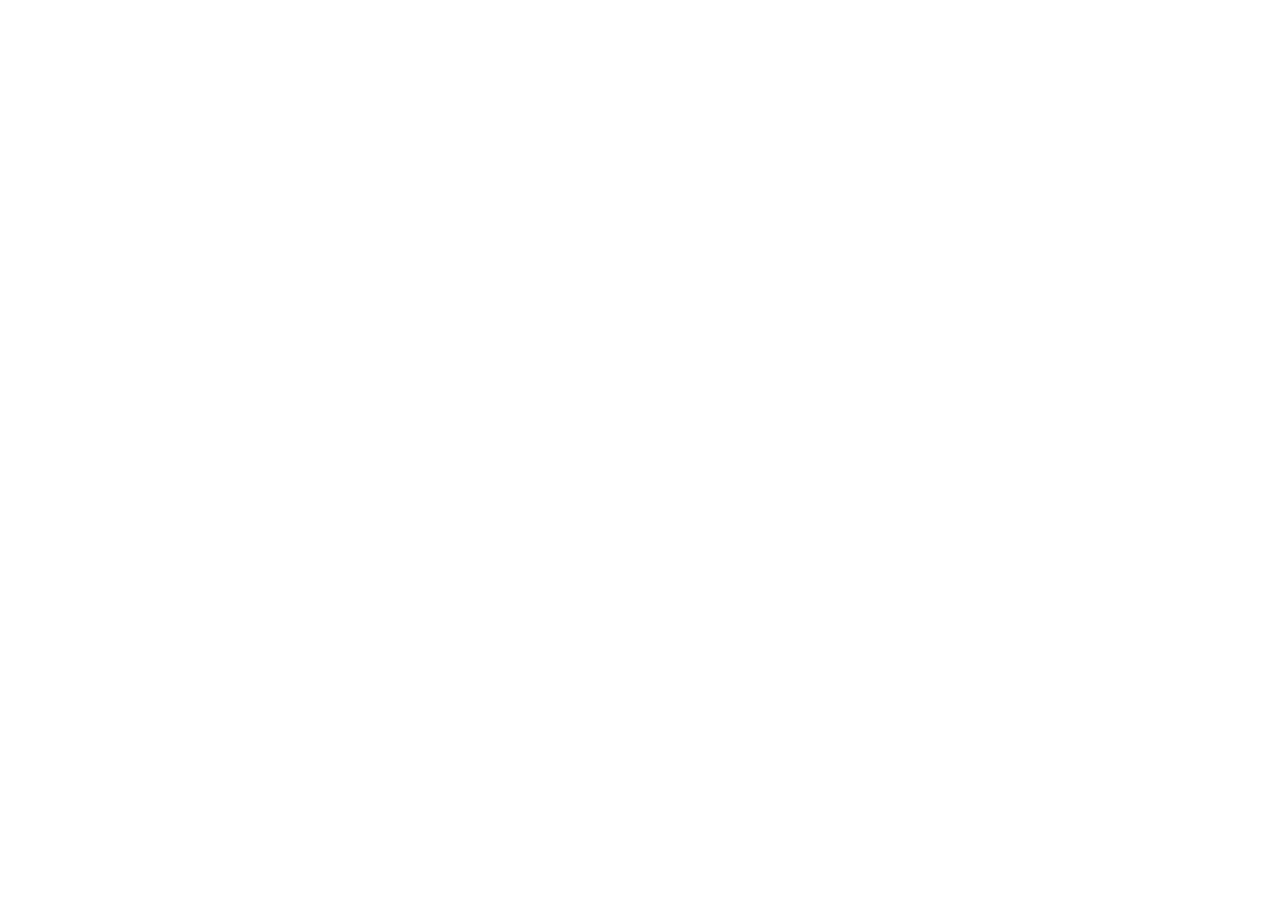
==== commit fbc357ae: "Move the site to bunkers.studio/skills The page now lives at https://bunkers.studio/skills/ and uses" ====
--- a/index.html
+++ b/index.html
@@ -3,714 +3,18 @@
 <head>
 <meta charset="utf-8">
 <meta name="viewport" content="width=device-width, initial-scale=1">
-<title>Skills Les Bunkers: tu tapes /videos, l'agent monte</title>
-<meta name="description" content="Quatre plugins pour Claude Code qui mènent ta vidéo face caméra ou ton balado de la fiche du projet aux fichiers prêts à publier. Le parcours complet, étape par étape, sur une vraie vidéo du studio.">
-<meta name="theme-color" content="#1d2b36">
-<meta property="og:type" content="website">
-<meta property="og:locale" content="fr_CA">
-<meta property="og:title" content="Tu tapes /videos. L'agent monte.">
-<meta property="og:description" content="Quatre plugins pour Claude Code, de la fiche du projet aux fichiers prêts à publier. Douze étapes montrées sur une vraie vidéo du studio.">
-<meta property="og:url" content="https://les-bunkers.github.io/skills/">
-<meta property="og:image" content="https://les-bunkers.github.io/skills/assets/media/apercu.jpg">
-<meta name="twitter:card" content="summary_large_image">
-<link rel="icon" href="assets/icon.svg" type="image/svg+xml">
-<link rel="preload" href="assets/fonts/unlock-400.woff2" as="font" type="font/woff2" crossorigin>
-<link rel="preload" href="assets/fonts/quicksand-300-700-latin.woff2" as="font" type="font/woff2" crossorigin>
-<link rel="stylesheet" href="assets/site.css">
-<script>document.documentElement.classList.add('js-reel', 'js-intro');</script>
+<title>Skills Les Bunkers</title>
+<link rel="canonical" href="https://bunkers.studio/skills/">
+<meta http-equiv="refresh" content="0; url=https://bunkers.studio/skills/">
+<meta name="robots" content="noindex">
+<script>location.replace('https://bunkers.studio/skills/' + location.search + location.hash);</script>
+<style>
+  html { color-scheme: dark; }
+  body { margin: 0; min-height: 100vh; display: grid; place-items: center; padding: 24px; background: #1D2B36; color: #F8F9FA; font: 18px/1.5 system-ui, sans-serif; }
+  a { color: #7BD17F; }
+</style>
 </head>
 <body>
-<svg width="0" height="0" style="position:absolute" aria-hidden="true" focusable="false">
-  <symbol id="i-check" viewBox="0 0 24 24"><path d="M20 6L9 17l-5-5"/></symbol>
-  <symbol id="i-x" viewBox="0 0 24 24"><path d="M18 6L6 18M6 6l12 12"/></symbol>
-  <symbol id="i-warn" viewBox="0 0 24 24"><path d="M12 6v8M12 18h.01"/></symbol>
-  <symbol id="i-down" viewBox="0 0 24 24"><path d="M12 5v14m7-7l-7 7l-7-7"/></symbol>
-  <symbol id="i-right" viewBox="0 0 24 24"><path d="M5 12h14m-7-7l7 7l-7 7"/></symbol>
-  <symbol id="i-out" viewBox="0 0 24 24"><path d="M7 7h10v10M7 17L17 7"/></symbol>
-  <symbol id="i-copy" viewBox="0 0 24 24"><rect width="14" height="14" x="8" y="8" rx="2" ry="2"/><path d="M4 16c-1.1 0-2-.9-2-2V4c0-1.1.9-2 2-2h10c1.1 0 2 .9 2 2"/></symbol>
-  <symbol id="i-play" viewBox="0 0 24 24"><path d="M5 5a2 2 0 0 1 3.008-1.728l11.997 6.998a2 2 0 0 1 .003 3.458l-12 7A2 2 0 0 1 5 19z"/></symbol>
-  <symbol id="i-pause" viewBox="0 0 24 24"><rect x="14" y="3" width="5" height="18" rx="1"/><rect x="5" y="3" width="5" height="18" rx="1"/></symbol>
-</svg>
-
-<a class="skip" href="#contenu">Aller au contenu</a>
-
-<header class="nav">
-  <div class="nav__bar">
-    <a class="nav__brand" href="#haut"><b>Les Bunkers</b><span>skills</span></a>
-    <nav class="nav__links" aria-label="Sections de la page">
-      <a class="nav__link" href="#etape-01">Les étapes</a>
-      <a class="nav__link" href="#controle">Le contrôle</a>
-      <a class="nav__link" href="#plugins">Les plugins</a>
-      <a class="nav__link" href="#questions">Questions</a>
-    </nav>
-    <a class="btn btn--go nav__cta" href="#installer">Installer</a>
-  </div>
-</header>
-
-<main id="contenu">
-
-<section class="reel" id="haut" aria-label="Le parcours d'une vidéo, étape par étape">
-  <div class="reel__grid">
-    <div class="reel__copy">
-
-      <div class="hero" data-name="/videos">
-        <div class="hero__body">
-          <h1 class="display"><span class="line">Tu tapes <span class="cmd">/videos.</span></span> <span class="line">L'agent monte.</span></h1>
-          <p class="hero__lead">Quatre plugins pour Claude Code qui mènent ta vidéo face caméra ou ton balado de la fiche du projet aux fichiers prêts à publier. <strong>Tu approuves chaque étape importante et c'est toi qui publies.</strong></p>
-          <div class="hero__actions">
-            <a class="btn btn--go" href="#installer">Installer <svg class="icon"><use href="#i-down"/></svg></a>
-            <span class="prompt" aria-hidden="true"><span class="prompt__sign">&gt;</span><span class="prompt__text" id="frappe">/videos</span><span class="prompt__caret"></span></span>
-          </div>
-          <p class="hero__hint">Descends pour suivre une vraie vidéo du studio à travers les douze étapes.</p>
-        </div>
-        <div class="hero__fig">
-          <figure class="fig" data-source="Vidéo publiée: la visite du studio">
-            <video muted loop playsinline preload="metadata" poster="assets/media/visite-studio.webp" aria-label="Extrait sans son de la visite du studio, une vidéo publiée">
-              <source src="assets/media/visite-studio.mp4" type="video/mp4">
-            </video>
-            <figcaption class="fig__tag fig__tag--src">Une vraie vidéo du studio</figcaption>
-          </figure>
-        </div>
-      </div>
-
-      <div class="stages">
-
-        <article class="stage" id="etape-01" data-name="La fiche">
-          <div class="stage__body">
-            <h2 class="display"><span class="stage__n">01</span>La fiche</h2>
-            <p class="stage__what">L'agent crée la fiche de ta vidéo: son titre, son genre, tes sources et ton style de montage. Chaque étape y a sa ligne. À chaque nouvelle session, l'agent y lit où la vidéo en est.</p>
-            <dl class="stage__you">
-              <dt>Tu tapes</dt><dd><code class="kbd">/videos:new</code></dd>
-              <dt>Ton rôle</dt><dd>Tu dis ce que tu veux monter, en une phrase.</dd>
-            </dl>
-          </div>
-          <div class="stage__fig">
-            <figure class="fig fig--flow" data-source="Vidéo exemple: Pédale analogue" aria-label="La fiche de la vidéo exemple au moment de sa création">
-              <div class="scr">
-                <div class="scr__bar"><b>video.md</b><span>Extrait, à la création</span></div>
-                <dl class="kv rise">
-                  <div style="--i:0"><dt>title</dt><dd>Pédale analogue</dd></div>
-                  <div style="--i:1"><dt>kind</dt><dd>talking-head</dd></div>
-                </dl>
-                <ol class="stlist rise">
-                  <li style="--i:2"><span>brief</span><span class="st st--done">done</span></li>
-                  <li style="--i:3"><span>ingest</span><span class="st st--todo">todo</span></li>
-                  <li style="--i:4"><span>transcribe</span><span class="st st--todo">todo</span></li>
-                  <li style="--i:5"><span>rough</span><span class="st st--todo">todo</span></li>
-                  <li style="--i:6"><span>tighten</span><span class="st st--todo">todo</span></li>
-                  <li style="--i:7"><span>audio</span><span class="st st--todo">todo</span></li>
-                  <li style="--i:8"><span>grade</span><span class="st st--todo">todo</span></li>
-                  <li style="--i:9"><span>master</span><span class="st st--todo">todo</span></li>
-                  <li style="--i:10"><span>formats</span><span class="st st--todo">todo</span></li>
-                  <li style="--i:11"><span>clips</span><span class="st st--todo">todo</span></li>
-                  <li style="--i:12"><span>qc</span><span class="st st--todo">todo</span></li>
-                  <li style="--i:13"><span>publish</span><span class="st st--todo">todo</span></li>
-                </ol>
-              </div>
-            </figure>
-          </div>
-        </article>
-
-        <article class="stage" id="etape-02" data-name="L'import">
-          <div class="stage__body">
-            <h2 class="display"><span class="stage__n">02</span>L'import</h2>
-            <p class="stage__what">Il fait l'inventaire de tes prises, caméra par caméra et micro par micro. Il mesure le décalage du son entre les fichiers et regarde ce que chaque angle montre. Tes caméras arrivent synchronisées dans DaVinci Resolve, et tes fichiers originaux restent intacts.</p>
-            <dl class="stage__you">
-              <dt>Tu tapes</dt><dd><code class="kbd">/videos:ingest</code></dd>
-              <dt>Ton rôle</dt><dd>Tu lui pointes le dossier de tes prises.</dd>
-            </dl>
-          </div>
-          <div class="stage__fig">
-            <figure class="fig" data-source="Planche d'angles d'un tournage au studio">
-              <img src="assets/media/planche-angles.webp" width="1440" height="810" loading="lazy" decoding="async" alt="Planche de neuf images: trois caméras du studio, chacune vue à trois moments du même tournage">
-              <figcaption class="fig__tag">Trois caméras, trois instants</figcaption>
-            </figure>
-          </div>
-        </article>
-
-        <article class="stage" id="etape-03" data-name="La transcription">
-          <div class="stage__body">
-            <h2 class="display"><span class="stage__n">03</span>La transcription</h2>
-            <p class="stage__what">Il transcrit chaque mot avec son temps exact et il garde les « euh », parce qu'il s'en sert au montage. Le plugin agent-ears écoute aussi les souffles, qu'aucune transcription n'écrit.</p>
-            <dl class="stage__you">
-              <dt>Tu tapes</dt><dd><code class="kbd">/videos:transcribe</code></dd>
-              <dt>Ton rôle</dt><dd>Tu approuves le premier appel payant. L'agent garde les résultats en cache, alors une reprise ne te coûte rien de plus.</dd>
-            </dl>
-          </div>
-          <div class="stage__fig">
-            <figure class="fig fig--flow" data-source="Vidéo exemple: Pédale analogue" aria-label="Onze secondes de la transcription, avec les « euh » et les souffles repérés">
-              <div class="scr">
-                <div class="scr__bar"><b>1&nbsp;846 mots</b><span>34 « euh » · 70 souffles entendus</span></div>
-                <ol class="tx rise">
-                  <li style="--i:0"><time>0:35,2</time><p>que j'ai mijoté, <span class="tok tok--breath">souffle 0,28&nbsp;s</span> <span class="tok tok--euh">euh,</span> en lien avec le téléprompteur.</p></li>
-                  <li style="--i:1"><time>0:38,2</time><p>Donc, ça fait depuis le tout début qu'on a un téléprompteur et <span class="tok tok--breath">souffle 0,36&nbsp;s</span></p></li>
-                  <li style="--i:2"><time>0:41,6</time><p>ça a été long avant que l'expérience avec le téléprompteur soit à mon goût. <span class="tok tok--breath">souffle 0,40&nbsp;s</span> <span class="tok tok--euh">Euh,</span> on a toujours utilisé</p></li>
-                </ol>
-                <p class="scr__foot">Onze secondes de la prise, mot pour mot.</p>
-              </div>
-            </figure>
-          </div>
-        </article>
-
-        <article class="stage" id="etape-04" data-name="Le premier montage">
-          <div class="stage__body">
-            <h2 class="display"><span class="stage__n">04</span>Le premier montage</h2>
-            <p class="stage__what">Il choisit dans la transcription ce qui reste et cale chaque coupe sur les mots, puis il construit la timeline dans Resolve. Sur cette prise de 9&nbsp;min&nbsp;18, il a gardé huit passages.</p>
-            <dl class="stage__you">
-              <dt>Tu tapes</dt><dd><code class="kbd">/videos:rough</code></dd>
-              <dt>Ton rôle</dt><dd>Tu lis la liste des passages gardés et tu dis ce qui manque ou ce qui est de trop.</dd>
-            </dl>
-          </div>
-          <div class="stage__fig">
-            <figure class="fig fig--flow" data-source="Vidéo exemple: Pédale analogue" aria-label="La prise de 9 minutes 18 et les huit passages gardés, ramenés à 6 minutes 56">
-              <div class="scr">
-                <div class="cut">
-                  <div class="cut__head"><span>La prise</span><b>9:18</b></div>
-                  <div class="cutbar cutbar--src"><!-- gen:rough-src --><i style="--l:5.203%;--w:22.910%;--l2:0.000%;--i:0"></i><i style="--l:31.781%;--w:5.435%;--l2:22.910%;--i:1"></i><i style="--l:38.240%;--w:8.163%;--l2:28.346%;--i:2"></i><i style="--l:48.584%;--w:1.181%;--l2:36.509%;--i:3"></i><i style="--l:52.606%;--w:15.817%;--l2:37.690%;--i:4"></i><i style="--l:72.018%;--w:4.201%;--l2:53.507%;--i:5"></i><i style="--l:77.258%;--w:0.434%;--l2:57.708%;--i:6"></i><i style="--l:78.289%;--w:16.475%;--l2:58.142%;--i:7"></i><!-- /gen:rough-src --></div>
-                </div>
-                <div class="cut">
-                  <div class="cut__head"><span>Le premier montage</span><b>6:56</b></div>
-                  <div class="cutbar cutbar--after"><!-- gen:rough-after --><i style="--l:5.203%;--w:22.910%;--l2:0.000%;--i:0"></i><i style="--l:31.781%;--w:5.435%;--l2:22.910%;--i:1"></i><i style="--l:38.240%;--w:8.163%;--l2:28.346%;--i:2"></i><i style="--l:48.584%;--w:1.181%;--l2:36.509%;--i:3"></i><i style="--l:52.606%;--w:15.817%;--l2:37.690%;--i:4"></i><i style="--l:72.018%;--w:4.201%;--l2:53.507%;--i:5"></i><i style="--l:77.258%;--w:0.434%;--l2:57.708%;--i:6"></i><i style="--l:78.289%;--w:16.475%;--l2:58.142%;--i:7"></i><!-- /gen:rough-after --></div>
-                </div>
-                <p class="scr__foot">8 passages gardés · 2:22 mises de côté</p>
-              </div>
-            </figure>
-          </div>
-        </article>
-
-        <article class="stage" id="etape-05" data-name="Le resserrage">
-          <div class="stage__body">
-            <h2 class="display"><span class="stage__n">05</span>Le resserrage</h2>
-            <p class="stage__what">Il enlève les souffles et les « euh », puis raccourcit les silences. À chaque coupe, le son arrive une ou deux images avant l'image, ce qui rend le raccord discret. Écoute le même passage avant et après.</p>
-            <dl class="stage__you">
-              <dt>Tu tapes</dt><dd><code class="kbd">/videos:tighten</code></dd>
-              <dt>Ton rôle</dt><dd>Tu regardes les marqueurs dans Resolve et tu retouches ce que tu veux. Sur cette vidéo, la version retouchée à la main fait 7:00.</dd>
-            </dl>
-          </div>
-          <div class="stage__fig">
-            <figure class="fig fig--flow fig--rip" data-view="avant" data-source="Vidéo exemple: Pédale analogue" aria-label="Le même passage avant et après le resserrage: trois coupes, 1,3 seconde de moins">
-              <div class="scr">
-                <div class="stats">
-                  <div><b>6:56 <svg class="icon"><use href="#i-right"/></svg> 6:16</b><span>durée</span></div>
-                  <div><b>74</b><span>coupes</span></div>
-                  <div><b>41&nbsp;s</b><span>retirées</span></div>
-                </div>
-                <div class="rip">
-                  <div class="rip__labels" aria-hidden="true">
-                    <span class="rip__l rip__l--a" style="--x:11.38%">euh</span>
-                    <span class="rip__l rip__l--b" style="--x:52.09%">souffle</span>
-                    <span class="rip__l rip__l--c" style="--x:89.92%">euh<span class="rip__more"> + souffle</span></span>
-                  </div>
-                  <!-- gen:excerpt --><svg class="rip__wave" viewBox="0 0 1130 120" preserveAspectRatio="none" aria-hidden="true"><path class="rip__keep" style="--dx:-0.0" d="M0.9 47.3h3.2v25.5h-3.2zM5.9 47.8h3.2v24.4h-3.2zM10.9 41h3.2v38h-3.2zM15.9 43.9h3.2v32.2h-3.2zM20.9 51h3.2v18h-3.2zM25.9 51.9h3.2v16.2h-3.2zM30.9 42.5h3.2v35.1h-3.2zM35.9 39.6h3.2v40.8h-3.2zM40.9 40.1h3.2v39.7h-3.2zM45.9 46.3h3.2v27.3h-3.2zM50.9 41.8h3.2v36.4h-3.2zM55.9 29.8h3.2v60.5h-3.2zM60.9 36.1h3.2v47.7h-3.2zM65.9 56.4h3.2v7.2h-3.2zM70.9 56.9h3.2v6.2h-3.2zM75.9 40.7h3.2v38.7h-3.2zM80.9 45h3.2v29.9h-3.2zM85.9 49.4h3.2v21.2h-3.2zM90.9 57.7h3.2v4.5h-3.2zM95.9 59h3.2v2h-3.2zM100.9 59h3.2v2h-3.2zM105.9 59h3.2v2h-3.2zM110.9 59h3.2v2h-3.2zM115.9 59h3.2v2h-3.2zM120.9 59h3.2v2h-3.2zM125.9 45.2h3.2v29.6h-3.2z"/><g transform="translate(128.6 0)"><g class="rip__cut" style="--dx:-0.0"><rect class="rip__zone" x="0" y="0" width="29.5" height="120"/><path d="M2.3 27h3.2v66h-3.2zM7.3 19.9h3.2v80.1h-3.2zM12.3 25.5h3.2v68.9h-3.2zM17.3 53.5h3.2v13.1h-3.2zM22.3 38.5h3.2v43h-3.2zM27.3 25.7h3.2v68.6h-3.2z"/></g></g><path class="rip__keep" style="--dx:-29.5" d="M160.9 32.1h3.2v55.8h-3.2zM165.9 37.9h3.2v44.3h-3.2zM170.9 42.1h3.2v35.9h-3.2zM175.9 42.7h3.2v34.7h-3.2zM180.9 46.3h3.2v27.4h-3.2zM185.9 36h3.2v48h-3.2zM190.9 6h3.2v108h-3.2zM195.9 37.5h3.2v45h-3.2zM200.9 40.1h3.2v39.9h-3.2zM205.9 50.5h3.2v19h-3.2zM210.9 58.9h3.2v2.3h-3.2zM215.9 46.2h3.2v27.6h-3.2zM220.9 44.2h3.2v31.6h-3.2zM225.9 57.2h3.2v5.6h-3.2zM230.9 44.1h3.2v31.9h-3.2zM235.9 42.4h3.2v35.2h-3.2zM240.9 54.2h3.2v11.6h-3.2zM245.9 44.3h3.2v31.4h-3.2zM250.9 38.6h3.2v42.8h-3.2zM255.9 46.7h3.2v26.7h-3.2zM260.9 42h3.2v36h-3.2zM265.9 18.7h3.2v82.6h-3.2zM270.9 24.3h3.2v71.5h-3.2zM275.9 33.5h3.2v52.9h-3.2zM280.9 36.1h3.2v47.8h-3.2zM285.9 39.8h3.2v40.5h-3.2zM290.9 47.5h3.2v25.1h-3.2zM295.9 47.4h3.2v25.3h-3.2zM300.9 48.4h3.2v23.1h-3.2zM305.9 51.4h3.2v17.3h-3.2zM310.9 58.3h3.2v3.5h-3.2zM315.9 50.5h3.2v18.9h-3.2zM320.9 49.1h3.2v21.8h-3.2zM325.9 47.5h3.2v25.1h-3.2zM330.9 48.4h3.2v23.2h-3.2zM335.9 58.1h3.2v3.9h-3.2zM340.9 54.2h3.2v11.6h-3.2zM345.9 41.5h3.2v37h-3.2zM350.9 45.1h3.2v29.7h-3.2zM355.9 58.8h3.2v2.5h-3.2zM360.9 52.7h3.2v14.6h-3.2zM365.9 51.6h3.2v16.7h-3.2zM370.9 43.4h3.2v33.2h-3.2zM375.9 46h3.2v28.1h-3.2zM380.9 57.3h3.2v5.4h-3.2zM385.9 52.4h3.2v15.2h-3.2zM390.9 51.4h3.2v17.3h-3.2zM395.9 43.9h3.2v32.3h-3.2zM400.9 46h3.2v28h-3.2zM405.9 54.5h3.2v11h-3.2zM410.9 45h3.2v30h-3.2zM415.9 44h3.2v32.1h-3.2zM420.9 54.4h3.2v11.1h-3.2zM425.9 40.1h3.2v39.9h-3.2zM430.9 44.4h3.2v31.2h-3.2zM435.9 45h3.2v30h-3.2zM440.9 43.7h3.2v32.6h-3.2zM445.9 43.6h3.2v32.8h-3.2zM450.9 44.4h3.2v31.1h-3.2zM455.9 45h3.2v30h-3.2zM460.9 46.9h3.2v26.2h-3.2zM465.9 55.8h3.2v8.3h-3.2zM470.9 49.8h3.2v20.4h-3.2zM475.9 45.4h3.2v29.3h-3.2zM480.9 52.3h3.2v15.4h-3.2zM485.9 47.4h3.2v25.3h-3.2zM490.9 24.4h3.2v71.3h-3.2zM495.9 24.7h3.2v70.5h-3.2zM500.9 35.6h3.2v48.7h-3.2zM505.9 38.8h3.2v42.3h-3.2zM510.9 56.6h3.2v6.8h-3.2zM515.9 45.6h3.2v28.7h-3.2zM520.9 45.9h3.2v28.2h-3.2zM525.9 47.4h3.2v25.3h-3.2zM530.9 55.8h3.2v8.4h-3.2zM535.9 58.3h3.2v3.3h-3.2zM540.9 58.8h3.2v2.4h-3.2zM545.9 59h3.2v2h-3.2zM550.9 59h3.2v2h-3.2zM555.9 59h3.2v2h-3.2zM560.9 59h3.2v2h-3.2z"/><g transform="translate(566.6 0)"><g class="rip__cut" style="--dx:-29.5"><rect class="rip__zone" x="0" y="0" width="44" height="120"/><path d="M-0.7 59h3.2v2h-3.2zM4.3 59h3.2v2h-3.2zM9.3 59h3.2v2h-3.2zM14.3 59h3.2v2h-3.2zM19.3 59h3.2v2h-3.2zM24.3 59h3.2v2h-3.2zM29.3 59h3.2v2h-3.2zM34.3 59h3.2v2h-3.2zM39.3 57.8h3.2v4.4h-3.2z"/></g></g><path class="rip__keep" style="--dx:-73.5" d="M610.9 58.6h3.2v2.7h-3.2zM615.9 58.3h3.2v3.3h-3.2zM620.9 30.2h3.2v59.5h-3.2zM625.9 36.2h3.2v47.6h-3.2zM630.9 38.8h3.2v42.4h-3.2zM635.9 51.9h3.2v16.2h-3.2zM640.9 41.4h3.2v37.3h-3.2zM645.9 41.3h3.2v37.5h-3.2zM650.9 31.9h3.2v56.2h-3.2zM655.9 38.6h3.2v42.9h-3.2zM660.9 41.6h3.2v36.7h-3.2zM665.9 36.4h3.2v47.2h-3.2zM670.9 37h3.2v46h-3.2zM675.9 47.1h3.2v25.8h-3.2zM680.9 36.9h3.2v46.1h-3.2zM685.9 41.2h3.2v37.7h-3.2zM690.9 53.2h3.2v13.6h-3.2zM695.9 39.5h3.2v40.9h-3.2zM700.9 38h3.2v44.1h-3.2zM705.9 57.2h3.2v5.6h-3.2zM710.9 58.7h3.2v2.6h-3.2zM715.9 38.1h3.2v43.7h-3.2zM720.9 42.9h3.2v34.1h-3.2zM725.9 44.7h3.2v30.6h-3.2zM730.9 35.4h3.2v49.1h-3.2zM735.9 39.9h3.2v40.3h-3.2zM740.9 43.5h3.2v33h-3.2zM745.9 54.9h3.2v10.3h-3.2zM750.9 42.6h3.2v34.9h-3.2zM755.9 50.5h3.2v19h-3.2zM760.9 47.1h3.2v25.7h-3.2zM765.9 55.3h3.2v9.4h-3.2zM770.9 47.1h3.2v25.7h-3.2zM775.9 57.1h3.2v5.7h-3.2zM780.9 40.8h3.2v38.4h-3.2zM785.9 41.2h3.2v37.7h-3.2zM790.9 53.9h3.2v12.2h-3.2zM795.9 44.5h3.2v31h-3.2zM800.9 41.9h3.2v36.2h-3.2zM805.9 49.8h3.2v20.4h-3.2zM810.9 34.7h3.2v50.5h-3.2zM815.9 29.2h3.2v61.7h-3.2zM820.9 34.4h3.2v51.2h-3.2zM825.9 49.7h3.2v20.6h-3.2zM830.9 57.6h3.2v4.9h-3.2zM835.9 56.1h3.2v7.8h-3.2zM840.9 34h3.2v51.9h-3.2zM845.9 37.5h3.2v45h-3.2zM850.9 47.5h3.2v24.9h-3.2zM855.9 58.2h3.2v3.7h-3.2zM860.9 59h3.2v2h-3.2zM865.9 59h3.2v2h-3.2zM870.9 21h3.2v78.1h-3.2zM875.9 21.9h3.2v76.1h-3.2zM880.9 38.8h3.2v42.4h-3.2zM885.9 38.5h3.2v43.1h-3.2zM890.9 40.5h3.2v39.1h-3.2zM895.9 46.6h3.2v26.9h-3.2zM900.9 49.6h3.2v20.7h-3.2zM905.9 55.8h3.2v8.4h-3.2zM910.9 52.9h3.2v14.3h-3.2zM915.9 54.4h3.2v11.1h-3.2zM920.9 58.9h3.2v2.2h-3.2zM925.9 59h3.2v2h-3.2zM930.9 59h3.2v2h-3.2zM935.9 59h3.2v2h-3.2zM940.9 59h3.2v2h-3.2zM945.9 59h3.2v2h-3.2zM950.9 59h3.2v2h-3.2zM955.9 59h3.2v2h-3.2z"/><g transform="translate(959.6 0)"><g class="rip__cut" style="--dx:-73.5"><rect class="rip__zone" x="0" y="0" width="56.5" height="120"/><path d="M1.3 59h3.2v2h-3.2zM6.3 41.7h3.2v36.5h-3.2zM11.3 33.5h3.2v53h-3.2zM16.3 28.3h3.2v63.4h-3.2zM21.3 40.8h3.2v38.3h-3.2zM26.3 43.9h3.2v32.3h-3.2zM31.3 53.5h3.2v13h-3.2zM36.3 57.4h3.2v5.2h-3.2zM41.3 57.6h3.2v4.9h-3.2zM46.3 56.5h3.2v6.9h-3.2zM51.3 47.5h3.2v24.9h-3.2z"/></g></g><path class="rip__keep" style="--dx:-130.0" d="M1015.9 22.8h3.2v74.3h-3.2zM1020.9 30.7h3.2v58.5h-3.2zM1025.9 24.5h3.2v71.1h-3.2zM1030.9 32.2h3.2v55.6h-3.2zM1035.9 40.2h3.2v39.5h-3.2zM1040.9 31.3h3.2v57.3h-3.2zM1045.9 31.2h3.2v57.6h-3.2zM1050.9 35.1h3.2v49.9h-3.2zM1055.9 42.5h3.2v35.1h-3.2zM1060.9 38.3h3.2v43.4h-3.2zM1065.9 39.7h3.2v40.6h-3.2zM1070.9 56.4h3.2v7.2h-3.2zM1075.9 41.7h3.2v36.6h-3.2zM1080.9 42.2h3.2v35.5h-3.2zM1085.9 47.1h3.2v25.7h-3.2zM1090.9 48.9h3.2v22.1h-3.2zM1095.9 32.8h3.2v54.3h-3.2zM1100.9 34.2h3.2v51.6h-3.2zM1105.9 41h3.2v38h-3.2zM1110.9 41.4h3.2v37.3h-3.2zM1115.9 43.6h3.2v32.7h-3.2zM1120.9 47.1h3.2v25.7h-3.2zM1125.9 54.3h3.2v11.3h-3.2z"/></svg><!-- /gen:excerpt -->
-                  <div class="rip__axis" aria-hidden="true"><span>0:35</span><span class="rip__end"><span class="rip__len rip__len--a">11,3&nbsp;s</span><span class="rip__len rip__len--b">10,0&nbsp;s</span></span></div>
-                </div>
-                <div class="ab">
-                  <button class="ab__btn" type="button" data-src="assets/media/resserrage-avant.mp3" data-view="avant" aria-pressed="false" aria-label="Avant: écouter le passage d'origine"><svg class="icon icon--solid ab__play"><use href="#i-play"/></svg><svg class="icon icon--solid ab__pause"><use href="#i-pause"/></svg><span>Avant</span></button>
-                  <button class="ab__btn" type="button" data-src="assets/media/resserrage-apres.mp3" data-view="apres" aria-pressed="false" aria-label="Après: écouter le passage resserré"><svg class="icon icon--solid ab__play"><use href="#i-play"/></svg><svg class="icon icon--solid ab__pause"><use href="#i-pause"/></svg><span>Après</span></button>
-                  <p class="ab__note">36 silences, 22 souffles, 21 « euh » et 6 bouts de phrase dans la vidéo entière.</p>
-                </div>
-              </div>
-            </figure>
-          </div>
-        </article>
-
-        <article class="stage" id="etape-06" data-name="Le son">
-          <div class="stage__body">
-            <h2 class="display"><span class="stage__n">06</span>Le son</h2>
-            <p class="stage__what">Il part de ce que la timeline joue. Il nettoie la voix et règle le volume à −14&nbsp;LUFS, le niveau auquel YouTube ramène les vidéos, puis il remet les pistes à leur place dans Resolve.</p>
-            <dl class="stage__you">
-              <dt>Tu tapes</dt><dd><code class="kbd">/videos:audio</code></dd>
-              <dt>Ton rôle</dt><dd>Tu compares l'avant et l'après sur une page d'écoute, puis tu approuves à l'oreille.</dd>
-            </dl>
-          </div>
-          <div class="stage__fig">
-            <figure class="fig fig--flow" data-source="Vidéo exemple: Pédale analogue" aria-label="Le son de la vidéo entière avant et après le mastering, avec un extrait à écouter">
-              <div class="scr">
-                <div class="scr__bar"><b>Le son de la vidéo entière</b><span>Extrait de 4&nbsp;s à écouter</span></div>
-                <div class="abrow">
-                  <button class="ab__btn" type="button" data-src="assets/media/son-avant.mp3" aria-pressed="false" aria-label="Avant: écouter le son tel que joué"><svg class="icon icon--solid ab__play"><use href="#i-play"/></svg><svg class="icon icon--solid ab__pause"><use href="#i-pause"/></svg><span>Avant</span></button>
-                  <div class="abrow__num"><b>−23,2 LUFS</b><span>tel que joué</span></div>
-                  <!-- gen:son-raw --><svg class="abrow__wave" viewBox="0 0 648 56" preserveAspectRatio="none" aria-hidden="true"><path d="M0.5 9.3h2v37.5h-2zM3.5 16.5h2v23h-2zM6.5 16.7h2v22.7h-2zM9.5 17.7h2v20.6h-2zM12.5 14.9h2v26.2h-2zM15.5 14.9h2v26.1h-2zM18.5 18.8h2v18.4h-2zM21.5 15.1h2v25.8h-2zM24.5 17h2v22.1h-2zM27.5 18.6h2v18.8h-2zM30.5 17.6h2v20.9h-2zM33.5 17.8h2v20.4h-2zM36.5 16.7h2v22.6h-2zM39.5 15.2h2v25.6h-2zM42.5 17.3h2v21.3h-2zM45.5 15.8h2v24.5h-2zM48.5 15.3h2v25.4h-2zM51.5 20.7h2v14.6h-2zM54.5 16.7h2v22.5h-2zM57.5 15.2h2v25.5h-2zM60.5 16.3h2v23.3h-2zM63.5 17.8h2v20.3h-2zM66.5 18.5h2v18.9h-2zM69.5 19.9h2v16.1h-2zM72.5 17.4h2v21.2h-2zM75.5 16.9h2v22.3h-2zM78.5 17.8h2v20.5h-2zM81.5 11h2v34h-2zM84.5 16.8h2v22.4h-2zM87.5 17h2v22h-2zM90.5 18.4h2v19.3h-2zM93.5 17.6h2v20.8h-2zM96.5 14.1h2v27.8h-2zM99.5 16h2v23.9h-2zM102.5 14.2h2v27.6h-2zM105.5 14.8h2v26.4h-2zM108.5 18.7h2v18.6h-2zM111.5 16.5h2v23h-2zM114.5 18.4h2v19.2h-2zM117.5 16.2h2v23.7h-2zM120.5 17.2h2v21.7h-2zM123.5 9.1h2v37.8h-2zM126.5 17.4h2v21.1h-2zM129.5 18.5h2v18.9h-2zM132.5 18.1h2v19.7h-2zM135.5 17.5h2v21.1h-2zM138.5 7.7h2v40.5h-2zM141.5 17.7h2v20.6h-2zM144.5 15.7h2v24.6h-2zM147.5 17.8h2v20.4h-2zM150.5 16.1h2v23.8h-2zM153.5 21.1h2v13.8h-2zM156.5 16.9h2v22.2h-2zM159.5 18.2h2v19.6h-2zM162.5 18.3h2v19.4h-2zM165.5 19.1h2v17.8h-2zM168.5 20.3h2v15.4h-2zM171.5 17.5h2v21h-2zM174.5 19.9h2v16.3h-2zM177.5 21.6h2v12.7h-2zM180.5 11.9h2v32.2h-2zM183.5 16.3h2v23.3h-2zM186.5 18.2h2v19.6h-2zM189.5 19.9h2v16.1h-2zM192.5 18.3h2v19.5h-2zM195.5 13.2h2v29.5h-2zM198.5 17h2v22.1h-2zM201.5 17.2h2v21.7h-2zM204.5 19.1h2v17.7h-2zM207.5 16h2v23.9h-2zM210.5 18.3h2v19.3h-2zM213.5 20.8h2v14.4h-2zM216.5 14.9h2v26.3h-2zM219.5 18.3h2v19.3h-2zM222.5 19.8h2v16.3h-2zM225.5 19h2v18.1h-2zM228.5 19.2h2v17.6h-2zM231.5 21.3h2v13.4h-2zM234.5 18.3h2v19.4h-2zM237.5 17.2h2v21.7h-2zM240.5 18.1h2v19.7h-2zM243.5 19.8h2v16.5h-2zM246.5 19h2v18h-2zM249.5 15.9h2v24.1h-2zM252.5 20.4h2v15.2h-2zM255.5 20.5h2v15h-2zM258.5 19.1h2v17.7h-2zM261.5 12.9h2v30.1h-2zM264.5 23.7h2v8.6h-2zM267.5 17.5h2v21h-2zM270.5 17.3h2v21.5h-2zM273.5 18h2v19.9h-2zM276.5 19.7h2v16.6h-2zM279.5 18h2v20h-2zM282.5 18.9h2v18.2h-2zM285.5 19.9h2v16.3h-2zM288.5 18.4h2v19.3h-2zM291.5 15.3h2v25.4h-2zM294.5 22h2v12h-2zM297.5 19.6h2v16.8h-2zM300.5 16.3h2v23.5h-2zM303.5 19.1h2v17.7h-2zM306.5 15.5h2v24.9h-2zM309.5 13.6h2v28.8h-2zM312.5 18.3h2v19.4h-2zM315.5 21.6h2v12.8h-2zM318.5 12.8h2v30.4h-2zM321.5 20.2h2v15.7h-2zM324.5 20.9h2v14.2h-2zM327.5 17.7h2v20.6h-2zM330.5 16.3h2v23.5h-2zM333.5 18.5h2v18.9h-2zM336.5 19.1h2v17.7h-2zM339.5 14.5h2v27h-2zM342.5 17.2h2v21.6h-2zM345.5 17.4h2v21.2h-2zM348.5 19.4h2v17.2h-2zM351.5 15.7h2v24.6h-2zM354.5 16.5h2v23.1h-2zM357.5 18h2v19.9h-2zM360.5 17.3h2v21.5h-2zM363.5 16.7h2v22.6h-2zM366.5 16.7h2v22.7h-2zM369.5 19.1h2v17.7h-2zM372.5 16.7h2v22.6h-2zM375.5 17.4h2v21.1h-2zM378.5 14.2h2v27.6h-2zM381.5 15.6h2v24.8h-2zM384.5 15.8h2v24.4h-2zM387.5 14.2h2v27.5h-2zM390.5 18.2h2v19.6h-2zM393.5 20.4h2v15.2h-2zM396.5 18.9h2v18.2h-2zM399.5 18.4h2v19.2h-2zM402.5 15.6h2v24.8h-2zM405.5 16.9h2v22.3h-2zM408.5 21.2h2v13.5h-2zM411.5 20.8h2v14.4h-2zM414.5 15.1h2v25.7h-2zM417.5 17.7h2v20.6h-2zM420.5 19.7h2v16.6h-2zM423.5 15.9h2v24.1h-2zM426.5 12.7h2v30.6h-2zM429.5 17.5h2v21h-2zM432.5 17.7h2v20.6h-2zM435.5 16.1h2v23.8h-2zM438.5 13.8h2v28.4h-2zM441.5 20h2v15.9h-2zM444.5 22h2v12h-2zM447.5 19.1h2v17.8h-2zM450.5 21.4h2v13.3h-2zM453.5 20.9h2v14.2h-2zM456.5 16.2h2v23.6h-2zM459.5 19.9h2v16.2h-2zM462.5 20h2v15.9h-2zM465.5 17.2h2v21.5h-2zM468.5 21.7h2v12.7h-2zM471.5 22.6h2v10.8h-2zM474.5 22.4h2v11.2h-2zM477.5 16h2v23.9h-2zM480.5 16.7h2v22.6h-2zM483.5 17.1h2v21.8h-2zM486.5 17.2h2v21.6h-2zM489.5 14.5h2v26.9h-2zM492.5 21.1h2v13.8h-2zM495.5 17h2v22h-2zM498.5 16.6h2v22.9h-2zM501.5 18.4h2v19.2h-2zM504.5 14.6h2v26.7h-2zM507.5 14.9h2v26.1h-2zM510.5 16.5h2v23.1h-2zM513.5 19h2v18h-2zM516.5 19.7h2v16.6h-2zM519.5 21.9h2v12.2h-2zM522.5 1h2v54h-2zM525.5 18.5h2v19h-2zM528.5 17.8h2v20.4h-2zM531.5 18.1h2v19.8h-2zM534.5 20.1h2v15.9h-2zM537.5 15.1h2v25.8h-2zM540.5 21.2h2v13.6h-2zM543.5 18.9h2v18.2h-2zM546.5 17.8h2v20.4h-2zM549.5 23h2v9.9h-2zM552.5 22h2v12h-2zM555.5 20.6h2v14.7h-2zM558.5 19h2v18.1h-2zM561.5 17.1h2v21.8h-2zM564.5 16.3h2v23.3h-2zM567.5 12.3h2v31.5h-2zM570.5 16.5h2v23h-2zM573.5 15.6h2v24.8h-2zM576.5 17h2v22h-2zM579.5 15.6h2v24.9h-2zM582.5 14.4h2v27.3h-2zM585.5 21.7h2v12.7h-2zM588.5 21.7h2v12.6h-2zM591.5 22h2v12h-2zM594.5 18.2h2v19.7h-2zM597.5 19.2h2v17.5h-2zM600.5 19.4h2v17.1h-2zM603.5 21.8h2v12.5h-2zM606.5 8.5h2v38.9h-2zM609.5 17.2h2v21.7h-2zM612.5 19h2v18h-2zM615.5 5.3h2v45.4h-2zM618.5 22h2v12h-2zM621.5 19.7h2v16.6h-2zM624.5 17.2h2v21.6h-2zM627.5 19.7h2v16.5h-2zM630.5 19.8h2v16.5h-2zM633.5 23.3h2v9.5h-2zM636.5 19.5h2v17h-2zM639.5 19.5h2v17h-2zM642.5 15.8h2v24.3h-2zM645.5 14.6h2v26.9h-2z"/></svg><!-- /gen:son-raw -->
-                </div>
-                <div class="abrow abrow--after">
-                  <button class="ab__btn" type="button" data-src="assets/media/son-apres.mp3" aria-pressed="false" aria-label="Après: écouter le son masterisé"><svg class="icon icon--solid ab__play"><use href="#i-play"/></svg><svg class="icon icon--solid ab__pause"><use href="#i-pause"/></svg><span>Après</span></button>
-                  <div class="abrow__num"><b>−14,0 LUFS</b><span>masterisé</span></div>
-                  <!-- gen:son-master --><svg class="abrow__wave" viewBox="0 0 648 56" preserveAspectRatio="none" aria-hidden="true"><path d="M0.5 10.1h2v35.7h-2zM3.5 10.8h2v34.3h-2zM6.5 10.3h2v35.5h-2zM9.5 11.3h2v33.5h-2zM12.5 10.2h2v35.7h-2zM15.5 9.8h2v36.5h-2zM18.5 10.3h2v35.4h-2zM21.5 10.2h2v35.6h-2zM24.5 10.6h2v34.8h-2zM27.5 11.2h2v33.6h-2zM30.5 10.3h2v35.4h-2zM33.5 10.7h2v34.7h-2zM36.5 10.3h2v35.4h-2zM39.5 10.6h2v34.9h-2zM42.5 10.3h2v35.4h-2zM45.5 11.2h2v33.6h-2zM48.5 9.5h2v37h-2zM51.5 12.4h2v31.3h-2zM54.5 10.1h2v35.9h-2zM57.5 10.2h2v35.6h-2zM60.5 10.3h2v35.4h-2zM63.5 10.3h2v35.3h-2zM66.5 10.3h2v35.3h-2zM69.5 11.1h2v33.9h-2zM72.5 10.1h2v35.8h-2zM75.5 12h2v31.9h-2zM78.5 9.5h2v37.1h-2zM81.5 10.2h2v35.6h-2zM84.5 10.6h2v34.8h-2zM87.5 10.3h2v35.4h-2zM90.5 9.4h2v37.2h-2zM93.5 9.6h2v36.7h-2zM96.5 10.7h2v34.6h-2zM99.5 10.1h2v35.9h-2zM102.5 10.4h2v35.3h-2zM105.5 10.4h2v35.3h-2zM108.5 10.6h2v34.8h-2zM111.5 11.9h2v32.2h-2zM114.5 10.9h2v34.2h-2zM117.5 10.8h2v34.5h-2zM120.5 11.5h2v33h-2zM123.5 9.8h2v36.4h-2zM126.5 9.9h2v36.2h-2zM129.5 11.2h2v33.7h-2zM132.5 10.9h2v34.3h-2zM135.5 10.5h2v35h-2zM138.5 10.5h2v35.1h-2zM141.5 10.1h2v35.9h-2zM144.5 11.6h2v32.9h-2zM147.5 9.9h2v36.2h-2zM150.5 10.7h2v34.5h-2zM153.5 11.8h2v32.5h-2zM156.5 10h2v35.9h-2zM159.5 10.8h2v34.5h-2zM162.5 9.2h2v37.7h-2zM165.5 9.3h2v37.3h-2zM168.5 10.2h2v35.6h-2zM171.5 9.8h2v36.4h-2zM174.5 10.9h2v34.1h-2zM177.5 13.4h2v29.2h-2zM180.5 11.1h2v33.8h-2zM183.5 10.7h2v34.5h-2zM186.5 11.7h2v32.6h-2zM189.5 10.9h2v34.2h-2zM192.5 14.9h2v26.2h-2zM195.5 10.1h2v35.7h-2zM198.5 14.9h2v26.2h-2zM201.5 10.6h2v34.8h-2zM204.5 13h2v30h-2zM207.5 10.7h2v34.6h-2zM210.5 11.6h2v32.9h-2zM213.5 10.5h2v35.1h-2zM216.5 10.9h2v34.2h-2zM219.5 10.3h2v35.4h-2zM222.5 9.5h2v37.1h-2zM225.5 10.1h2v35.8h-2zM228.5 10.2h2v35.5h-2zM231.5 12.1h2v31.9h-2zM234.5 10.8h2v34.4h-2zM237.5 10.1h2v35.9h-2zM240.5 11.6h2v32.7h-2zM243.5 11.1h2v33.9h-2zM246.5 11.3h2v33.5h-2zM249.5 10.3h2v35.3h-2zM252.5 11.1h2v33.8h-2zM255.5 14.1h2v27.8h-2zM258.5 10.2h2v35.7h-2zM261.5 9.5h2v37.1h-2zM264.5 18.4h2v19.1h-2zM267.5 11h2v34.1h-2zM270.5 10h2v36.1h-2zM273.5 10.5h2v35.1h-2zM276.5 10.4h2v35.2h-2zM279.5 10.3h2v35.4h-2zM282.5 12.1h2v31.9h-2zM285.5 12.2h2v31.7h-2zM288.5 10.5h2v35h-2zM291.5 10.4h2v35.2h-2zM294.5 15.6h2v24.8h-2zM297.5 12.4h2v31.2h-2zM300.5 11.4h2v33.1h-2zM303.5 12.6h2v30.8h-2zM306.5 10.4h2v35.1h-2zM309.5 10.3h2v35.5h-2zM312.5 10h2v36.1h-2zM315.5 13h2v30h-2zM318.5 10.9h2v34.2h-2zM321.5 11.6h2v32.9h-2zM324.5 12.6h2v30.7h-2zM327.5 11.1h2v33.7h-2zM330.5 10.6h2v34.8h-2zM333.5 9.7h2v36.5h-2zM336.5 9.8h2v36.4h-2zM339.5 9.9h2v36.3h-2zM342.5 11.2h2v33.6h-2zM345.5 8.5h2v38.9h-2zM348.5 10.7h2v34.6h-2zM351.5 10.9h2v34.1h-2zM354.5 11.4h2v33.2h-2zM357.5 11.1h2v33.9h-2zM360.5 10.9h2v34.2h-2zM363.5 12h2v31.9h-2zM366.5 12.6h2v30.7h-2zM369.5 12h2v31.9h-2zM372.5 11.2h2v33.7h-2zM375.5 10.5h2v35h-2zM378.5 10.7h2v34.6h-2zM381.5 11.1h2v33.8h-2zM384.5 11.5h2v33h-2zM387.5 9.8h2v36.5h-2zM390.5 10.6h2v34.8h-2zM393.5 10.7h2v34.5h-2zM396.5 10.8h2v34.5h-2zM399.5 10.6h2v34.7h-2zM402.5 10.3h2v35.5h-2zM405.5 10.9h2v34.3h-2zM408.5 13.2h2v29.6h-2zM411.5 13.4h2v29.2h-2zM414.5 9.7h2v36.5h-2zM417.5 9.7h2v36.6h-2zM420.5 11.3h2v33.4h-2zM423.5 11.2h2v33.6h-2zM426.5 14.1h2v27.8h-2zM429.5 8.3h2v39.5h-2zM432.5 10.3h2v35.5h-2zM435.5 10.5h2v35.1h-2zM438.5 8.9h2v38.1h-2zM441.5 13.1h2v29.8h-2zM444.5 11.1h2v33.8h-2zM447.5 12.2h2v31.7h-2zM450.5 10.5h2v35h-2zM453.5 11.5h2v32.9h-2zM456.5 9h2v38h-2zM459.5 11.4h2v33.1h-2zM462.5 9.8h2v36.5h-2zM465.5 10h2v36.1h-2zM468.5 11.1h2v33.9h-2zM471.5 16.2h2v23.5h-2zM474.5 15.3h2v25.4h-2zM477.5 9.4h2v37.2h-2zM480.5 10.2h2v35.6h-2zM483.5 11h2v34.1h-2zM486.5 10.7h2v34.6h-2zM489.5 10.1h2v35.8h-2zM492.5 9.9h2v36.3h-2zM495.5 10.7h2v34.7h-2zM498.5 10.4h2v35.1h-2zM501.5 10.1h2v35.8h-2zM504.5 11.9h2v32.2h-2zM507.5 10.5h2v34.9h-2zM510.5 11.5h2v33h-2zM513.5 11.4h2v33.2h-2zM516.5 9.2h2v37.7h-2zM519.5 9.9h2v36.3h-2zM522.5 10.8h2v34.3h-2zM525.5 11.4h2v33.2h-2zM528.5 10.3h2v35.4h-2zM531.5 10.9h2v34.1h-2zM534.5 12.1h2v31.9h-2zM537.5 10.2h2v35.5h-2zM540.5 14.3h2v27.4h-2zM543.5 12.3h2v31.3h-2zM546.5 10.3h2v35.4h-2zM549.5 15.2h2v25.7h-2zM552.5 13.7h2v28.5h-2zM555.5 11.8h2v32.3h-2zM558.5 11.1h2v33.8h-2zM561.5 10h2v36.1h-2zM564.5 10.2h2v35.5h-2zM567.5 11h2v34h-2zM570.5 10.2h2v35.7h-2zM573.5 9.1h2v37.7h-2zM576.5 9.9h2v36.1h-2zM579.5 11h2v34.1h-2zM582.5 11.2h2v33.6h-2zM585.5 14.2h2v27.7h-2zM588.5 13.6h2v28.7h-2zM591.5 11.9h2v32.2h-2zM594.5 13.3h2v29.4h-2zM597.5 12.5h2v31h-2zM600.5 10.8h2v34.5h-2zM603.5 12h2v31.9h-2zM606.5 10h2v36.1h-2zM609.5 10.7h2v34.5h-2zM612.5 10.1h2v35.8h-2zM615.5 13.1h2v29.8h-2zM618.5 10.3h2v35.4h-2zM621.5 10.6h2v34.8h-2zM624.5 10.8h2v34.4h-2zM627.5 11.6h2v32.8h-2zM630.5 13.7h2v28.6h-2zM633.5 15.8h2v24.4h-2zM636.5 10.7h2v34.5h-2zM639.5 15.7h2v24.5h-2zM642.5 10.7h2v34.7h-2zM645.5 12.2h2v31.7h-2z"/></svg><!-- /gen:son-master -->
-                </div>
-                <p class="scr__foot">Crête à −1,9&nbsp;dBTP · approuvé à l'oreille</p>
-              </div>
-            </figure>
-          </div>
-        </article>
-
-        <article class="stage" id="etape-07" data-name="L'étalonnage">
-          <div class="stage__body">
-            <h2 class="display"><span class="stage__n">07</span>L'étalonnage</h2>
-            <p class="stage__what">C'est toi qui étalonnes dans Resolve, un look par décor. L'agent exporte ton look et l'applique ensuite à tous tes formats, avec une vérification à l'image près.</p>
-            <dl class="stage__you">
-              <dt>Tu tapes</dt><dd><code class="kbd">/videos:grade</code></dd>
-              <dt>Ton rôle</dt><dd>Tu étalonnes, ou tu passes l'étape. Pour cette vidéo, on a décidé de ne pas étalonner et c'est noté dans la fiche.</dd>
-            </dl>
-          </div>
-          <div class="stage__fig">
-            <figure class="fig fig--flow" data-source="Vidéo exemple: Pédale analogue" aria-label="Trois lignes de la fiche: le son terminé, l'étalonnage passé par décision, le master terminé">
-              <div class="scr">
-                <div class="scr__bar"><b>video.md</b><span>Trois lignes de la fiche</span></div>
-                <ol class="rows rise">
-                  <li style="--i:0"><span>audio</span><span class="st st--done">done</span><p>−14,0 LUFS, approuvé à l'oreille</p></li>
-                  <li class="rows__on" style="--i:1"><span>grade</span><span class="st st--skip">skip</span><p>décision humaine du 17 novembre: pas d'étalonnage</p></li>
-                  <li style="--i:2"><span>master</span><span class="st st--done">done</span><p>4K, 10&nbsp;069 images</p></li>
-                </ol>
-                <p class="scr__foot">Une étape passée reste écrite, avec sa raison.</p>
-              </div>
-            </figure>
-          </div>
-        </article>
-
-        <article class="stage" id="etape-08" data-name="Le master">
-          <div class="stage__body">
-            <h2 class="display"><span class="stage__n">08</span>Le master</h2>
-            <p class="stage__what">Il rend la timeline approuvée en fichier maître, avec seulement la piste de son masterisée. Il vérifie ensuite le fichier livré, du nombre d'images jusqu'à la synchro du son.</p>
-            <dl class="stage__you">
-              <dt>Tu tapes</dt><dd><code class="kbd">/videos:master</code></dd>
-              <dt>Ton rôle</dt><dd>Tu approuves la timeline avant le rendu.</dd>
-            </dl>
-          </div>
-          <div class="stage__fig">
-            <figure class="fig fig--flow" data-source="Vidéo exemple: Pédale analogue" aria-label="Les vérifications du fichier maître, toutes réussies">
-              <div class="scr">
-                <div class="scr__bar"><b>Le fichier maître</b><span>4K · 7:00</span></div>
-                <ul class="chk chk--kv rise">
-                  <li style="--i:0"><i class="chk__box chk__box--ok"><svg class="icon"><use href="#i-check"/></svg></i><span>Images</span><b>10&nbsp;069 attendues, 10&nbsp;069 rendues</b></li>
-                  <li style="--i:1"><i class="chk__box chk__box--ok"><svg class="icon"><use href="#i-check"/></svg></i><span>Volume</span><b>−14,0 LUFS, cible −14</b></li>
-                  <li style="--i:2"><i class="chk__box chk__box--ok"><svg class="icon"><use href="#i-check"/></svg></i><span>Crête</span><b>−1,9 dBTP, limite −1</b></li>
-                  <li style="--i:3"><i class="chk__box chk__box--ok"><svg class="icon"><use href="#i-check"/></svg></i><span>Piste son</span><b>la bonne, décalage 0</b></li>
-                  <li style="--i:4"><i class="chk__box chk__box--ok"><svg class="icon"><use href="#i-check"/></svg></i><span>Sous-titres</span><b>fichier livré à côté</b></li>
-                </ul>
-              </div>
-            </figure>
-          </div>
-        </article>
-
-        <article class="stage" id="etape-09" data-name="Les formats">
-          <div class="stage__body">
-            <h2 class="display"><span class="stage__n">09</span>Les formats</h2>
-            <p class="stage__what">Il décline le master en vertical, en 4:3 et en horizontal. Chaque format reçoit ses sous-titres calés au mot et une accroche lisible dès la première image.</p>
-            <dl class="stage__you">
-              <dt>Tu tapes</dt><dd><code class="kbd">/videos:formats</code></dd>
-              <dt>Ton rôle</dt><dd>Tu valides le premier short avant qu'il lance le reste du lot.</dd>
-            </dl>
-          </div>
-          <div class="stage__fig">
-            <figure class="fig fig--flow" data-source="Un short du studio en trois formats" aria-label="Le même instant d'un short du studio en 9:16, en 16:9 et en 4:3">
-              <div class="scr">
-                <div class="fmt">
-                  <div class="fmt__item fmt__item--tall"><img src="assets/media/format-9x16.webp" width="540" height="960" loading="lazy" decoding="async" alt="Le short en vertical, avec l'accroche « Change de plan avec ton pied »"><span>9:16</span></div>
-                  <div class="fmt__side">
-                    <div class="fmt__row">
-                      <div class="fmt__item"><img src="assets/media/format-16x9.webp" width="1024" height="576" loading="lazy" decoding="async" alt="Le même instant en horizontal"><span>16:9</span></div>
-                      <div class="fmt__item"><img src="assets/media/format-4x3.webp" width="800" height="600" loading="lazy" decoding="async" alt="Le même instant en 4:3"><span>4:3</span></div>
-                    </div>
-                    <p class="fmt__note">Le même instant dans trois cadrages. L'agent replace l'accroche pour chacun.</p>
-                  </div>
-                </div>
-              </div>
-            </figure>
-          </div>
-        </article>
-
-        <article class="stage" id="etape-10" data-name="Les clips">
-          <div class="stage__body">
-            <h2 class="display"><span class="stage__n">10</span>Les clips</h2>
-            <p class="stage__what">Pour un balado ou une longue vidéo, le plugin vertical-clips sort un lot de clips 9:16. Le cadrage suit le visage et deux personnes s'empilent à l'écran. L'agent corrige le texte des sous-titres à partir de trois transcriptions.</p>
-            <dl class="stage__you">
-              <dt>Tu tapes</dt><dd><code class="kbd">/videos:clips</code></dd>
-              <dt>Ton rôle</dt><dd>Tu choisis les clips sur la page de révision. Seuls ceux que tu approuves sont exportés.</dd>
-            </dl>
-          </div>
-          <div class="stage__fig">
-            <figure class="fig fig--flow" data-source="Schéma sur une image de la visite du studio" aria-label="Schéma: un cadre vertical découpé dans une image horizontale, centré sur le visage">
-              <div class="scr">
-                <div class="crop">
-                  <div class="crop__item">
-                    <div class="crop__src"><img src="assets/media/cadre-source.webp" width="1280" height="720" loading="lazy" decoding="async" alt="Une image horizontale de la visite du studio"><i class="crop__box"></i></div>
-                    <span>L'image source, le cadre posé sur le visage</span>
-                  </div>
-                  <div class="crop__item">
-                    <div class="crop__out"><img src="assets/media/cadre-source.webp" width="1280" height="720" loading="lazy" decoding="async" alt=""><div class="crop__hook" aria-hidden="true"><i></i><i></i></div><div class="crop__cap" aria-hidden="true"><i></i><i class="on"></i><i></i><i></i></div></div>
-                    <span>Schéma du clip</span>
-                  </div>
-                </div>
-              </div>
-            </figure>
-          </div>
-        </article>
-
-        <article class="stage" id="etape-11" data-name="Le contrôle">
-          <div class="stage__body">
-            <h2 class="display"><span class="stage__n">11</span>Le contrôle</h2>
-            <p class="stage__what">Avant de te montrer un fichier, l'agent le fait passer au contrôle. Il lance des mesures techniques sur ta machine, puis il pose des questions à réponse oui ou non sur des images de la vidéo. Le verdict sort vert, ambre ou rouge.</p>
-            <dl class="stage__you">
-              <dt>Tu tapes</dt><dd><code class="kbd">/videos:qc</code></dd>
-              <dt>Ton rôle</dt><dd>Tu regardes ce qui est signalé et tu tranches. Un passage accordé malgré un rouge s'écrit dans la fiche, avec sa raison.</dd>
-            </dl>
-          </div>
-          <div class="stage__fig">
-            <figure class="fig fig--flow" data-source="Vidéo exemple: Pédale analogue" aria-label="Le contrôle du fichier maître: six vérifications réussies, une à regarder, trois en rouge">
-              <div class="scr">
-                <div class="qc">
-                  <ul class="chk rise">
-                    <li style="--i:0"><i class="chk__box chk__box--ok"><svg class="icon"><use href="#i-check"/></svg></i><span>Durées de l'image et du son</span></li>
-                    <li style="--i:1"><i class="chk__box chk__box--ok"><svg class="icon"><use href="#i-check"/></svg></i><span>Volume et crête</span></li>
-                    <li style="--i:2"><i class="chk__box chk__box--ok"><svg class="icon"><use href="#i-check"/></svg></i><span>Aucune image noire</span></li>
-                    <li style="--i:3"><i class="chk__box chk__box--ok"><svg class="icon"><use href="#i-check"/></svg></i><span>Aucune image figée</span></li>
-                    <li style="--i:4"><i class="chk__box chk__box--warn"><svg class="icon"><use href="#i-warn"/></svg></i><span>Silence de 1,7&nbsp;s à la fin</span></li>
-                    <li style="--i:5"><i class="chk__box chk__box--ok"><svg class="icon"><use href="#i-check"/></svg></i><span>Visage dans le cadre</span></li>
-                    <li style="--i:6"><i class="chk__box chk__box--bad"><svg class="icon"><use href="#i-x"/></svg></i><span>Rien de secret à l'écran</span></li>
-                    <li style="--i:7"><i class="chk__box chk__box--bad"><svg class="icon"><use href="#i-x"/></svg></i><span>Textes qui se chevauchent</span></li>
-                    <li style="--i:8"><i class="chk__box chk__box--bad"><svg class="icon"><use href="#i-x"/></svg></i><span>Texte coupé au bord</span></li>
-                  </ul>
-                  <div class="qc__verdict">
-                    <b>Rouge</b>
-                    <p>Un humain a regardé les trois alertes image par image, puis accordé le passage. Sa raison est écrite dans la fiche.</p>
-                  </div>
-                </div>
-              </div>
-            </figure>
-          </div>
-        </article>
-
-        <article class="stage" id="etape-12" data-name="La publication">
-          <div class="stage__body">
-            <h2 class="display"><span class="stage__n">12</span>La publication</h2>
-            <p class="stage__what">Il range les fichiers finaux dans un dossier, avec une fiche de sortie qui garde la légende, les plateformes, la date et le résultat du contrôle. L'exemple à l'écran est la visite du studio, publiée le 17&nbsp;novembre.</p>
-            <dl class="stage__you">
-              <dt>Tu tapes</dt><dd><code class="kbd">/videos:publish</code></dd>
-              <dt>Ton rôle</dt><dd>Tu publies toi-même, quand tu veux.</dd>
-            </dl>
-          </div>
-          <div class="stage__fig">
-            <figure class="fig fig--flow" data-source="Vidéo publiée: la visite du studio" aria-label="La couverture et la fiche de sortie de la visite du studio">
-              <div class="scr">
-                <div class="pub">
-                  <div class="pub__media">
-                    <img src="assets/media/couverture.webp" width="1280" height="720" loading="lazy" decoding="async" alt="La couverture de la vidéo publiée: « 3 heures » barré, remplacé par « 15 min »">
-                    <a class="btn btn--quiet btn--sm" href="https://youtu.be/JYo8LFoHG_U" target="_blank" rel="noopener">Voir sur YouTube <svg class="icon"><use href="#i-out"/></svg></a>
-                  </div>
-                  <dl class="pub__sheet rise">
-                    <div class="pub__file" style="--i:0"><dt>release.md</dt><dd><span class="st st--done">posted</span></dd></div>
-                    <div style="--i:1"><dt>Date</dt><dd>17 novembre 2026</dd></div>
-                    <div style="--i:2"><dt>Plateformes</dt><dd>YouTube, Facebook, LinkedIn</dd></div>
-                    <div style="--i:3"><dt>Volume</dt><dd>−14,0 LUFS</dd></div>
-                    <div style="--i:4"><dt>Contrôle</dt><dd>regardé et approuvé par un humain</dd></div>
-                  </dl>
-                </div>
-              </div>
-            </figure>
-          </div>
-        </article>
-
-      </div>
-    </div>
-
-    <div class="reel__monitor">
-      <div class="monitor">
-        <div class="monitor__screen" id="ecran"></div>
-        <div class="monitor__bar">
-          <span class="label monitor__live" id="ecran-source">Vidéo publiée: la visite du studio</span>
-          <span class="label" id="ecran-etape">/videos</span>
-        </div>
-      </div>
-    </div>
-  </div>
-
-  <div class="tl" id="timeline">
-    <div class="tl__inner">
-      <div class="tl__readout" aria-hidden="true"><span id="tl-n">Départ</span><span id="tl-name">/videos</span></div>
-      <div class="lane lane--ruler" aria-hidden="true">
-        <span class="lane__label" id="tl-code">00 / 12</span>
-        <div class="lane__track">
-          <span class="tick" style="--i:0"></span><span class="tick" style="--i:1"></span><span class="tick" style="--i:2"></span><span class="tick" style="--i:3"></span><span class="tick" style="--i:4"></span><span class="tick" style="--i:5"></span><span class="tick" style="--i:6"></span><span class="tick" style="--i:7"></span><span class="tick" style="--i:8"></span><span class="tick" style="--i:9"></span><span class="tick" style="--i:10"></span><span class="tick" style="--i:11"></span>
-        </div>
-      </div>
-      <nav class="lane lane--v1" aria-label="Les douze étapes">
-        <span class="lane__label" aria-hidden="true">Étapes</span>
-        <ol class="lane__track">
-          <li><a class="clip" href="#etape-01" style="--i:0" aria-label="Étape 1: la fiche"><span class="clip__n">01</span><span class="clip__name">Fiche</span><svg class="icon clip__ok"><use href="#i-check"/></svg></a></li>
-          <li><a class="clip" href="#etape-02" style="--i:1" aria-label="Étape 2: l'import"><span class="clip__n">02</span><span class="clip__name">Import</span><svg class="icon clip__ok"><use href="#i-check"/></svg></a></li>
-          <li><a class="clip" href="#etape-03" style="--i:2" aria-label="Étape 3: la transcription"><span class="clip__n">03</span><span class="clip__name">Texte</span><svg class="icon clip__ok"><use href="#i-check"/></svg></a></li>
-          <li><a class="clip" href="#etape-04" style="--i:3" aria-label="Étape 4: le premier montage"><span class="clip__n">04</span><span class="clip__name">Montage</span><svg class="icon clip__ok"><use href="#i-check"/></svg></a></li>
-          <li><a class="clip" href="#etape-05" style="--i:4" aria-label="Étape 5: le resserrage"><span class="clip__n">05</span><span class="clip__name">Resserrage</span><svg class="icon clip__ok"><use href="#i-check"/></svg></a></li>
-          <li><a class="clip" href="#etape-06" style="--i:5" aria-label="Étape 6: le son"><span class="clip__n">06</span><span class="clip__name">Son</span><svg class="icon clip__ok"><use href="#i-check"/></svg></a></li>
-          <li><a class="clip" href="#etape-07" style="--i:6" aria-label="Étape 7: l'étalonnage"><span class="clip__n">07</span><span class="clip__name">Couleur</span><svg class="icon clip__ok"><use href="#i-check"/></svg></a></li>
-          <li><a class="clip" href="#etape-08" style="--i:7" aria-label="Étape 8: le master"><span class="clip__n">08</span><span class="clip__name">Master</span><svg class="icon clip__ok"><use href="#i-check"/></svg></a></li>
-          <li><a class="clip" href="#etape-09" style="--i:8" aria-label="Étape 9: les formats"><span class="clip__n">09</span><span class="clip__name">Formats</span><svg class="icon clip__ok"><use href="#i-check"/></svg></a></li>
-          <li><a class="clip" href="#etape-10" style="--i:9" aria-label="Étape 10: les clips"><span class="clip__n">10</span><span class="clip__name">Clips</span><svg class="icon clip__ok"><use href="#i-check"/></svg></a></li>
-          <li><a class="clip" href="#etape-11" style="--i:10" aria-label="Étape 11: le contrôle"><span class="clip__n">11</span><span class="clip__name">Contrôle</span><svg class="icon clip__ok"><use href="#i-check"/></svg></a></li>
-          <li><a class="clip" href="#etape-12" style="--i:11" aria-label="Étape 12: la publication"><span class="clip__n">12</span><span class="clip__name">Publier</span><svg class="icon clip__ok"><use href="#i-check"/></svg></a></li>
-        </ol>
-      </nav>
-      <div class="lane lane--a1" aria-hidden="true">
-        <span class="lane__label">Son</span>
-        <div class="lane__track"><div class="strip strip--wave" id="tl-son"><!-- gen:tl-wave --><svg viewBox="0 0 723 40" preserveAspectRatio="none"><g class="w-seg" style="--dx:0"><path class="w-raw" d="M0.5 6.8h2v26.4h-2zM3.5 11.9h2v16.2h-2zM6.5 12h2v16h-2zM9.5 12.7h2v14.5h-2zM12.5 10.8h2v18.4h-2zM15.5 10.8h2v18.4h-2zM18.5 13.5h2v13h-2zM21.5 10.9h2v18.1h-2zM24.5 12.2h2v15.5h-2z"/><path class="w-master" d="M0.5 7.4h2v25.1h-2zM3.5 7.9h2v24.2h-2zM6.5 7.5h2v25h-2zM9.5 8.2h2v23.6h-2zM12.5 7.4h2v25.1h-2zM15.5 7.2h2v25.7h-2zM18.5 7.6h2v24.9h-2zM21.5 7.5h2v25.1h-2zM24.5 7.7h2v24.5h-2z"/></g><g class="w-cut" style="--dx:0"><path class="w-zone" d="M27 2h3v36h-3z"/><path class="w-breath" d="M27.5 18h2v4h-2z"/></g><g class="w-seg" style="--dx:3"><path class="w-raw" d="M30.5 13.4h2v13.2h-2zM33.5 12.6h2v14.7h-2zM36.5 12.8h2v14.4h-2zM39.5 12.1h2v15.9h-2zM42.5 11h2v18h-2zM45.5 12.5h2v15h-2zM48.5 11.4h2v17.2h-2zM51.5 11.1h2v17.9h-2zM54.5 14.8h2v10.3h-2zM57.5 12.1h2v15.8h-2zM60.5 11h2v18h-2zM63.5 11.8h2v16.4h-2zM66.5 12.9h2v14.3h-2zM69.5 13.3h2v13.3h-2z"/><path class="w-master" d="M30.5 8.2h2v23.6h-2zM33.5 7.6h2v24.9h-2zM36.5 7.8h2v24.4h-2zM39.5 7.5h2v24.9h-2zM42.5 7.7h2v24.5h-2zM45.5 7.5h2v24.9h-2zM48.5 8.2h2v23.6h-2zM51.5 7h2v26h-2zM54.5 9h2v22h-2zM57.5 7.4h2v25.3h-2zM60.5 7.5h2v25.1h-2zM63.5 7.5h2v24.9h-2zM66.5 7.6h2v24.8h-2zM69.5 7.6h2v24.8h-2z"/></g><g class="w-cut" style="--dx:3"><path class="w-zone" d="M72 2h3v36h-3z"/><path class="w-breath" d="M72.5 18h2v4h-2z"/></g><g class="w-seg" style="--dx:6"><path class="w-raw" d="M75.5 14.3h2v11.3h-2zM78.5 12.5h2v14.9h-2z"/><path class="w-master" d="M75.5 8.1h2v23.8h-2zM78.5 7.4h2v25.2h-2z"/></g><g class="w-cut" style="--dx:6"><path class="w-zone" d="M81 2h3v36h-3z"/><path class="w-breath" d="M81.5 18h2v4h-2z"/></g><g class="w-seg" style="--dx:9"><path class="w-raw" d="M84.5 12.2h2v15.7h-2zM87.5 12.8h2v14.4h-2zM90.5 8h2v23.9h-2zM93.5 12.1h2v15.7h-2zM96.5 12.3h2v15.5h-2zM99.5 13.2h2v13.6h-2zM102.5 12.7h2v14.7h-2zM105.5 10.2h2v19.5h-2zM108.5 11.6h2v16.9h-2zM111.5 10.3h2v19.4h-2zM114.5 10.7h2v18.6h-2zM117.5 13.4h2v13.1h-2zM120.5 11.9h2v16.2h-2zM123.5 13.2h2v13.5h-2zM126.5 11.7h2v16.7h-2zM129.5 12.4h2v15.3h-2zM132.5 6.7h2v26.6h-2zM135.5 12.6h2v14.9h-2zM138.5 13.3h2v13.3h-2zM141.5 13.1h2v13.9h-2zM144.5 12.6h2v14.8h-2z"/><path class="w-master" d="M84.5 8.8h2v22.5h-2zM87.5 7h2v26.1h-2zM90.5 7.5h2v25.1h-2zM93.5 7.8h2v24.5h-2zM96.5 7.5h2v24.9h-2zM99.5 6.9h2v26.2h-2zM102.5 7.1h2v25.8h-2zM105.5 7.8h2v24.4h-2zM108.5 7.4h2v25.2h-2zM111.5 7.6h2v24.8h-2zM114.5 7.6h2v24.8h-2zM117.5 7.7h2v24.5h-2zM120.5 8.7h2v22.7h-2zM123.5 8h2v24.1h-2zM126.5 7.9h2v24.2h-2zM129.5 8.4h2v23.2h-2zM132.5 7.2h2v25.6h-2zM135.5 7.3h2v25.5h-2zM138.5 8.1h2v23.7h-2zM141.5 7.9h2v24.1h-2zM144.5 7.7h2v24.6h-2z"/></g><g class="w-cut" style="--dx:9"><path class="w-zone" d="M147 2h3v36h-3z"/><path class="w-breath" d="M147.5 18h2v4h-2z"/></g><g class="w-seg" style="--dx:12"><path class="w-raw" d="M150.5 5.7h2v28.5h-2zM153.5 12.8h2v14.5h-2zM156.5 11.3h2v17.3h-2zM159.5 12.8h2v14.4h-2zM162.5 11.6h2v16.8h-2z"/><path class="w-master" d="M150.5 7.7h2v24.7h-2zM153.5 7.4h2v25.2h-2zM156.5 8.4h2v23.1h-2zM159.5 7.3h2v25.5h-2zM162.5 7.8h2v24.3h-2z"/></g><g class="w-cut" style="--dx:12"><path class="w-zone" d="M165 2h3v36h-3z"/><path class="w-breath" d="M165.5 18h2v4h-2z"/></g><g class="w-seg" style="--dx:15"><path class="w-raw" d="M168.5 15.1h2v9.7h-2zM171.5 12.2h2v15.6h-2zM174.5 13.1h2v13.8h-2zM177.5 13.2h2v13.6h-2zM180.5 13.7h2v12.6h-2zM183.5 14.6h2v10.8h-2zM186.5 12.6h2v14.8h-2zM189.5 14.3h2v11.4h-2zM192.5 15.5h2v8.9h-2zM195.5 8.7h2v22.6h-2zM198.5 11.8h2v16.4h-2zM201.5 13.1h2v13.8h-2zM204.5 14.3h2v11.3h-2zM207.5 13.2h2v13.7h-2zM210.5 9.6h2v20.8h-2zM213.5 12.2h2v15.5h-2z"/><path class="w-master" d="M168.5 8.6h2v22.9h-2zM171.5 7.4h2v25.3h-2zM174.5 7.9h2v24.2h-2zM177.5 6.7h2v26.5h-2zM180.5 6.9h2v26.3h-2zM183.5 7.5h2v25.1h-2zM186.5 7.2h2v25.6h-2zM189.5 8h2v24h-2zM192.5 9.7h2v20.6h-2zM195.5 8.1h2v23.8h-2zM198.5 7.8h2v24.3h-2zM201.5 8.5h2v23h-2zM204.5 8h2v24.1h-2zM207.5 10.8h2v18.4h-2zM210.5 7.4h2v25.1h-2zM213.5 10.8h2v18.5h-2z"/></g><g class="w-cut" style="--dx:15"><path class="w-zone" d="M216 2h3v36h-3z"/><path class="w-breath" d="M216.5 18h2v4h-2z"/></g><g class="w-seg" style="--dx:18"><path class="w-raw" d="M219.5 12.4h2v15.2h-2zM222.5 13.8h2v12.5h-2zM225.5 11.6h2v16.9h-2z"/><path class="w-master" d="M219.5 7.7h2v24.5h-2zM222.5 9.5h2v21.1h-2zM225.5 7.8h2v24.3h-2z"/></g><g class="w-cut" style="--dx:18"><path class="w-zone" d="M228 2h3v36h-3z"/><path class="w-breath" d="M228.5 18h2v4h-2z"/></g><g class="w-seg" style="--dx:21"><path class="w-raw" d="M231.5 13.2h2v13.6h-2zM234.5 14.9h2v10.1h-2zM237.5 10.8h2v18.5h-2zM240.5 13.2h2v13.6h-2zM243.5 14.3h2v11.5h-2z"/><path class="w-master" d="M231.5 8.4h2v23.1h-2zM234.5 7.7h2v24.7h-2zM237.5 8h2v24.1h-2zM240.5 7.5h2v24.9h-2zM243.5 7h2v26.1h-2z"/></g><g class="w-cut" style="--dx:21"><path class="w-zone" d="M246 2h3v36h-3z"/><path class="w-breath" d="M246.5 18h2v4h-2z"/></g><g class="w-seg" style="--dx:24"><path class="w-raw" d="M249.5 13.6h2v12.7h-2zM252.5 13.8h2v12.4h-2zM255.5 15.3h2v9.4h-2zM258.5 13.2h2v13.6h-2zM261.5 12.4h2v15.3h-2zM264.5 13.1h2v13.9h-2zM267.5 14.2h2v11.6h-2zM270.5 13.7h2v12.7h-2zM273.5 11.5h2v17h-2zM276.5 14.6h2v10.7h-2zM279.5 14.7h2v10.5h-2zM282.5 13.8h2v12.5h-2zM285.5 9.4h2v21.2h-2zM288.5 17h2v6h-2zM291.5 12.6h2v14.8h-2zM294.5 12.4h2v15.1h-2zM297.5 13h2v14h-2zM300.5 14.2h2v11.7h-2zM303.5 13h2v14.1h-2z"/><path class="w-master" d="M249.5 7.4h2v25.2h-2zM252.5 7.5h2v25h-2zM255.5 8.8h2v22.4h-2zM258.5 7.9h2v24.2h-2zM261.5 7.4h2v25.2h-2zM264.5 8.5h2v23h-2zM267.5 8.1h2v23.8h-2zM270.5 8.2h2v23.6h-2zM273.5 7.6h2v24.8h-2zM276.5 8.1h2v23.8h-2zM279.5 10.2h2v19.5h-2zM282.5 7.4h2v25.1h-2zM285.5 7h2v26.1h-2zM288.5 13.3h2v13.5h-2zM291.5 8h2v24h-2zM294.5 7.3h2v25.4h-2zM297.5 7.7h2v24.7h-2zM300.5 7.6h2v24.8h-2zM303.5 7.5h2v24.9h-2z"/></g><g class="w-cut" style="--dx:24"><path class="w-zone" d="M306 2h3v36h-3z"/><path class="w-breath" d="M306.5 18h2v4h-2z"/></g><g class="w-seg" style="--dx:27"><path class="w-raw" d="M309.5 13.6h2v12.8h-2zM312.5 14.3h2v11.4h-2zM315.5 13.2h2v13.6h-2zM318.5 11.1h2v17.9h-2zM321.5 15.8h2v8.4h-2z"/><path class="w-master" d="M309.5 8.8h2v22.4h-2zM312.5 8.9h2v22.3h-2zM315.5 7.7h2v24.6h-2zM318.5 7.6h2v24.8h-2zM321.5 11.3h2v17.4h-2z"/></g><g class="w-cut" style="--dx:27"><path class="w-zone" d="M324 2h3v36h-3z"/><path class="w-breath" d="M324.5 18h2v4h-2z"/></g><g class="w-seg" style="--dx:30"><path class="w-raw" d="M327.5 14.1h2v11.9h-2z"/><path class="w-master" d="M327.5 9h2v21.9h-2z"/></g><g class="w-cut" style="--dx:30"><path class="w-zone" d="M330 2h3v36h-3z"/><path class="w-breath" d="M330.5 18h2v4h-2z"/></g><g class="w-seg" style="--dx:33"><path class="w-raw" d="M333.5 11.7h2v16.5h-2zM336.5 13.8h2v12.5h-2zM339.5 11.2h2v17.5h-2zM342.5 9.9h2v20.3h-2zM345.5 13.2h2v13.7h-2z"/><path class="w-master" d="M333.5 8.4h2v23.3h-2zM336.5 9.2h2v21.7h-2zM339.5 7.6h2v24.7h-2zM342.5 7.5h2v25h-2zM345.5 7.3h2v25.4h-2z"/></g><g class="w-cut" style="--dx:33"><path class="w-zone" d="M348 2h3v36h-3z"/><path class="w-breath" d="M348.5 18h2v4h-2z"/></g><g class="w-seg" style="--dx:36"><path class="w-raw" d="M351.5 15.5h2v9h-2z"/><path class="w-master" d="M351.5 9.5h2v21.1h-2z"/></g><g class="w-cut" style="--dx:36"><path class="w-zone" d="M354 2h3v36h-3z"/><path class="w-breath" d="M354.5 18h2v4h-2z"/></g><g class="w-seg" style="--dx:39"><path class="w-raw" d="M357.5 9.3h2v21.4h-2zM360.5 14.5h2v11h-2zM363.5 15h2v10h-2zM366.5 12.8h2v14.5h-2zM369.5 11.7h2v16.5h-2zM372.5 13.3h2v13.3h-2zM375.5 13.8h2v12.5h-2zM378.5 10.5h2v19h-2zM381.5 12.4h2v15.2h-2zM384.5 12.5h2v14.9h-2z"/><path class="w-master" d="M357.5 8h2v24.1h-2zM360.5 8.4h2v23.1h-2zM363.5 9.2h2v21.6h-2zM366.5 8.1h2v23.7h-2zM369.5 7.8h2v24.5h-2zM372.5 7.1h2v25.7h-2zM375.5 7.2h2v25.6h-2zM378.5 7.2h2v25.5h-2zM381.5 8.2h2v23.6h-2zM384.5 6.3h2v27.4h-2z"/></g><g class="w-cut" style="--dx:39"><path class="w-zone" d="M387 2h3v36h-3z"/><path class="w-breath" d="M387.5 18h2v4h-2z"/></g><g class="w-seg" style="--dx:42"><path class="w-raw" d="M390.5 13.9h2v12.1h-2zM393.5 11.4h2v17.3h-2zM396.5 11.9h2v16.2h-2zM399.5 13h2v14h-2zM402.5 12.4h2v15.1h-2zM405.5 12h2v15.9h-2zM408.5 12h2v16h-2z"/><path class="w-master" d="M390.5 7.8h2v24.4h-2zM393.5 8h2v24h-2zM396.5 8.3h2v23.4h-2zM399.5 8.1h2v23.8h-2zM402.5 8h2v24.1h-2zM405.5 8.8h2v22.5h-2zM408.5 9.2h2v21.6h-2z"/></g><g class="w-cut" style="--dx:42"><path class="w-zone" d="M411 2h3v36h-3z"/><path class="w-breath" d="M411.5 18h2v4h-2z"/></g><g class="w-seg" style="--dx:45"><path class="w-raw" d="M414.5 13.8h2v12.5h-2zM417.5 12.1h2v15.9h-2zM420.5 12.6h2v14.9h-2zM423.5 10.3h2v19.4h-2z"/><path class="w-master" d="M414.5 8.8h2v22.5h-2zM417.5 8.1h2v23.7h-2zM420.5 7.7h2v24.6h-2zM423.5 7.8h2v24.3h-2z"/></g><g class="w-cut" style="--dx:45"><path class="w-zone" d="M426 2h3v36h-3z"/><path class="w-breath" d="M426.5 18h2v4h-2z"/></g><g class="w-seg" style="--dx:48"><path class="w-raw" d="M429.5 11.3h2v17.5h-2zM432.5 11.4h2v17.2h-2zM435.5 10.3h2v19.4h-2zM438.5 13.1h2v13.8h-2zM441.5 14.7h2v10.7h-2zM444.5 13.6h2v12.8h-2zM447.5 13.3h2v13.5h-2z"/><path class="w-master" d="M429.5 8.1h2v23.8h-2zM432.5 8.4h2v23.2h-2zM435.5 7.2h2v25.7h-2zM438.5 7.7h2v24.5h-2zM441.5 7.8h2v24.3h-2zM444.5 7.9h2v24.2h-2zM447.5 7.8h2v24.4h-2z"/></g><g class="w-cut" style="--dx:48"><path class="w-zone" d="M450 2h3v36h-3z"/><path class="w-breath" d="M450.5 18h2v4h-2z"/></g><g class="w-seg" style="--dx:51"><path class="w-raw" d="M453.5 11.3h2v17.5h-2zM456.5 12.2h2v15.7h-2zM459.5 15.2h2v9.5h-2zM462.5 14.9h2v10.1h-2zM465.5 10.9h2v18.1h-2zM468.5 12.7h2v14.5h-2zM471.5 14.2h2v11.7h-2zM474.5 11.5h2v17h-2z"/><path class="w-master" d="M453.5 7.5h2v25h-2zM456.5 7.9h2v24.1h-2zM459.5 9.6h2v20.8h-2zM462.5 9.7h2v20.5h-2zM465.5 7.1h2v25.7h-2zM468.5 7.1h2v25.7h-2zM471.5 8.2h2v23.5h-2zM474.5 8.2h2v23.6h-2z"/></g><g class="w-cut" style="--dx:51"><path class="w-zone" d="M477 2h3v36h-3z"/><path class="w-breath" d="M477.5 18h2v4h-2z"/></g><g class="w-seg" style="--dx:54"><path class="w-raw" d="M480.5 9.2h2v21.5h-2zM483.5 12.6h2v14.8h-2zM486.5 12.7h2v14.5h-2zM489.5 11.6h2v16.8h-2zM492.5 10h2v20h-2zM495.5 14.4h2v11.2h-2zM498.5 15.8h2v8.4h-2zM501.5 13.7h2v12.5h-2zM504.5 15.3h2v9.4h-2zM507.5 15h2v10h-2zM510.5 11.7h2v16.6h-2z"/><path class="w-master" d="M480.5 10.2h2v19.5h-2zM483.5 6.1h2v27.8h-2zM486.5 7.5h2v25h-2zM489.5 7.7h2v24.7h-2zM492.5 6.6h2v26.8h-2zM495.5 9.5h2v21h-2zM498.5 8.1h2v23.8h-2zM501.5 8.9h2v22.3h-2zM504.5 7.7h2v24.7h-2zM507.5 8.4h2v23.2h-2zM510.5 6.6h2v26.7h-2z"/></g><g class="w-cut" style="--dx:54"><path class="w-zone" d="M513 2h3v36h-3z"/><path class="w-breath" d="M513.5 18h2v4h-2z"/></g><g class="w-seg" style="--dx:57"><path class="w-raw" d="M516.5 14.3h2v11.4h-2zM519.5 14.4h2v11.2h-2zM522.5 12.4h2v15.1h-2zM525.5 15.5h2v8.9h-2zM528.5 16.2h2v7.6h-2zM531.5 16.1h2v7.9h-2z"/><path class="w-master" d="M516.5 8.4h2v23.3h-2zM519.5 7.2h2v25.7h-2zM522.5 7.3h2v25.4h-2zM525.5 8.1h2v23.8h-2zM528.5 11.7h2v16.6h-2zM531.5 11.1h2v17.9h-2z"/></g><g class="w-cut" style="--dx:57"><path class="w-zone" d="M534 2h3v36h-3z"/><path class="w-breath" d="M534.5 18h2v4h-2z"/></g><g class="w-seg" style="--dx:60"><path class="w-raw" d="M537.5 11.6h2v16.8h-2zM540.5 12.1h2v15.9h-2zM543.5 12.3h2v15.4h-2zM546.5 12.4h2v15.2h-2zM549.5 10.5h2v18.9h-2zM552.5 15.1h2v9.7h-2zM555.5 12.3h2v15.5h-2zM558.5 12h2v16.1h-2zM561.5 13.2h2v13.5h-2zM564.5 10.6h2v18.8h-2zM567.5 10.8h2v18.4h-2zM570.5 11.9h2v16.2h-2zM573.5 13.7h2v12.6h-2zM576.5 14.2h2v11.7h-2zM579.5 15.7h2v8.6h-2z"/><path class="w-master" d="M537.5 6.9h2v26.2h-2zM540.5 7.5h2v25.1h-2zM543.5 8h2v24h-2zM546.5 7.8h2v24.3h-2zM549.5 7.4h2v25.2h-2zM552.5 7.2h2v25.5h-2zM555.5 7.8h2v24.4h-2zM558.5 7.6h2v24.7h-2zM561.5 7.4h2v25.2h-2zM564.5 8.7h2v22.7h-2zM567.5 7.7h2v24.6h-2zM570.5 8.4h2v23.2h-2zM573.5 8.3h2v23.4h-2zM576.5 6.7h2v26.5h-2zM579.5 7.2h2v25.5h-2z"/></g><g class="w-cut" style="--dx:60"><path class="w-zone" d="M582 2h3v36h-3z"/><path class="w-breath" d="M582.5 18h2v4h-2z"/></g><g class="w-cut" style="--dx:63"><path class="w-zone" d="M585 2h3v36h-3z"/><path class="w-breath" d="M585.5 18h2v4h-2z"/></g><g class="w-seg" style="--dx:66"><path class="w-raw" d="M588.5 1h2v38h-2zM591.5 13.3h2v13.4h-2zM594.5 12.8h2v14.3h-2z"/><path class="w-master" d="M588.5 7.9h2v24.2h-2zM591.5 8.3h2v23.3h-2zM594.5 7.5h2v24.9h-2z"/></g><g class="w-cut" style="--dx:66"><path class="w-zone" d="M597 2h3v36h-3z"/><path class="w-breath" d="M597.5 18h2v4h-2z"/></g><g class="w-seg" style="--dx:69"><path class="w-raw" d="M600.5 13h2v13.9h-2z"/><path class="w-master" d="M600.5 8h2v24h-2z"/></g><g class="w-cut" style="--dx:69"><path class="w-zone" d="M603 2h3v36h-3z"/><path class="w-breath" d="M603.5 18h2v4h-2z"/></g><g class="w-seg" style="--dx:72"><path class="w-raw" d="M606.5 14.4h2v11.2h-2z"/><path class="w-master" d="M606.5 8.8h2v22.4h-2z"/></g><g class="w-cut" style="--dx:72"><path class="w-zone" d="M609 2h3v36h-3z"/><path class="w-breath" d="M609.5 18h2v4h-2z"/></g><g class="w-seg" style="--dx:75"><path class="w-raw" d="M612.5 10.9h2v18.2h-2zM615.5 15.2h2v9.6h-2zM618.5 13.6h2v12.8h-2zM621.5 12.8h2v14.3h-2zM624.5 16.5h2v7h-2zM627.5 15.8h2v8.4h-2zM630.5 14.8h2v10.4h-2zM633.5 13.6h2v12.7h-2zM636.5 12.3h2v15.4h-2zM639.5 11.8h2v16.4h-2zM642.5 8.9h2v22.2h-2zM645.5 11.9h2v16.2h-2zM648.5 11.3h2v17.4h-2zM651.5 12.3h2v15.5h-2zM654.5 11.2h2v17.5h-2zM657.5 10.4h2v19.2h-2zM660.5 15.5h2v8.9h-2zM663.5 15.6h2v8.9h-2zM666.5 15.8h2v8.5h-2zM669.5 13.1h2v13.8h-2zM672.5 13.8h2v12.3h-2zM675.5 14h2v12h-2zM678.5 15.6h2v8.8h-2zM681.5 6.3h2v27.4h-2zM684.5 12.4h2v15.3h-2zM687.5 13.7h2v12.6h-2zM690.5 4h2v32h-2zM693.5 15.8h2v8.4h-2zM696.5 14.2h2v11.7h-2zM699.5 12.4h2v15.2h-2zM702.5 14.2h2v11.6h-2zM705.5 14.2h2v11.6h-2zM708.5 16.7h2v6.7h-2zM711.5 14h2v12h-2zM714.5 14h2v12h-2zM717.5 11.4h2v17.1h-2zM720.5 10.5h2v18.9h-2z"/><path class="w-master" d="M612.5 7.5h2v25h-2zM615.5 10.3h2v19.3h-2zM618.5 9h2v22h-2zM621.5 7.6h2v24.9h-2zM624.5 11h2v18.1h-2zM627.5 10h2v20.1h-2zM630.5 8.6h2v22.8h-2zM633.5 8.1h2v23.8h-2zM636.5 7.3h2v25.4h-2zM639.5 7.5h2v25h-2zM642.5 8h2v23.9h-2zM645.5 7.4h2v25.1h-2zM648.5 6.7h2v26.6h-2zM651.5 7.3h2v25.4h-2zM654.5 8h2v24h-2zM657.5 8.2h2v23.6h-2zM660.5 10.3h2v19.5h-2zM663.5 9.9h2v20.2h-2zM666.5 8.7h2v22.6h-2zM669.5 9.7h2v20.7h-2zM672.5 9.1h2v21.8h-2zM675.5 7.9h2v24.2h-2zM678.5 8.8h2v22.5h-2zM681.5 7.3h2v25.4h-2zM684.5 7.9h2v24.3h-2zM687.5 7.4h2v25.2h-2zM690.5 9.5h2v21h-2zM693.5 7.5h2v24.9h-2zM696.5 7.7h2v24.5h-2zM699.5 7.9h2v24.2h-2zM702.5 8.4h2v23.1h-2zM705.5 9.9h2v20.1h-2zM708.5 11.4h2v17.2h-2zM711.5 7.8h2v24.3h-2zM714.5 11.4h2v17.3h-2zM717.5 7.8h2v24.4h-2zM720.5 8.9h2v22.3h-2z"/></g></svg><!-- /gen:tl-wave --><span class="strip__gain">−41&nbsp;s</span></div></div>
-      </div>
-      <div class="lane lane--st" aria-hidden="true">
-        <span class="lane__label">Texte</span>
-        <div class="lane__track"><div class="strip strip--words" id="tl-texte"><!-- gen:tl-words --><svg viewBox="0 0 1200 10" preserveAspectRatio="none"><path d="M0 3h9.2v4h-9.2zM13.6 3h11v4h-11zM29.9 3h23v4h-23zM67.4 3h5v4h-5zM79.4 3h5v4h-5zM88.3 3h8.3v4h-8.3zM101.9 3h9.2v4h-9.2zM115.5 3h5v4h-5zM124.8 3h22.1v4h-22.1zM151.7 3h5v4h-5zM161.6 3h5v4h-5zM171.8 3h8.3v4h-8.3zM186.7 3h10.1v4h-10.1zM201.2 3h5v4h-5zM210.6 3h5v4h-5zM219.9 3h11v4h-11zM234.9 3h5.5v4h-5.5zM244.8 3h5v4h-5zM253.8 3h5v4h-5zM263.1 3h27.6v4h-27.6zM296 3h5v4h-5zM324.3 3h5v4h-5zM332.8 3h5v4h-5zM342.6 3h5.5v4h-5.5zM352.5 3h5v4h-5zM363.7 3h8.3v4h-8.3zM375.9 3h5v4h-5zM384.8 3h23v4h-23zM412.6 3h5.5v4h-5.5zM422.5 3h5v4h-5zM431.5 3h23v4h-23zM459.3 3h15.6v4h-15.6zM479.8 3h5v4h-5zM489.6 3h5v4h-5zM501.2 3h7.4v4h-7.4zM523.5 3h5.5v4h-5.5zM538.6 3h5v4h-5zM548 3h5v4h-5zM557.4 3h10.1v4h-10.1zM571.9 3h26.7v4h-26.7zM602.1 3h9.2v4h-9.2zM615.7 3h11v4h-11zM632 3h23v4h-23zM669.5 3h5v4h-5zM681.5 3h5v4h-5zM690.4 3h8.3v4h-8.3zM704 3h9.2v4h-9.2zM717.5 3h5v4h-5zM726.9 3h22.1v4h-22.1zM753.8 3h5v4h-5zM763.6 3h5v4h-5zM773.9 3h8.3v4h-8.3zM788.8 3h10.1v4h-10.1zM803.3 3h5v4h-5zM812.6 3h5v4h-5zM822 3h11v4h-11zM837 3h5.5v4h-5.5zM846.9 3h5v4h-5zM855.8 3h5v4h-5zM865.2 3h27.6v4h-27.6zM898.1 3h5v4h-5zM926.4 3h5v4h-5zM934.9 3h5v4h-5zM944.7 3h5.5v4h-5.5zM954.6 3h5v4h-5zM965.7 3h8.3v4h-8.3zM978 3h5v4h-5zM986.9 3h23v4h-23zM1014.7 3h5.5v4h-5.5zM1024.6 3h5v4h-5zM1033.6 3h23v4h-23zM1061.4 3h15.6v4h-15.6zM1081.8 3h5v4h-5zM1091.7 3h5v4h-5zM1103.2 3h7.4v4h-7.4zM1125.5 3h5.5v4h-5.5zM1140.7 3h5v4h-5zM1150.1 3h5v4h-5zM1159.5 3h10.1v4h-10.1z"/></svg><!-- /gen:tl-words --></div></div>
-      </div>
-      <div class="lane lane--ci" aria-hidden="true">
-        <span class="lane__label">Vérifs</span>
-        <div class="lane__track">
-          <span class="cell cell--off"></span><span class="cell cell--off"></span><span class="cell cell--off"></span><span class="cell cell--off"></span><span class="cell cell--off"></span><span class="cell cell--off"></span><span class="cell cell--off"></span><span class="cell" data-ci="8" style="--i:7"></span><span class="cell" data-ci="9" style="--i:8"></span><span class="cell" data-ci="10" style="--i:9"></span><span class="cell" data-ci="11" style="--i:10"></span><span class="cell" data-ci="12" style="--i:11"></span>
-        </div>
-      </div>
-      <div class="tl__playhead" aria-hidden="true"></div>
-    </div>
-  </div>
-</section>
-
-<section class="band band--deep" id="controle">
-  <div class="wrap">
-    <h2 class="display">Chaque fichier passe au contrôle avant toi</h2>
-    <p class="band__lead">L'agent ne peut pas marquer un rendu comme prêt tant que son contrôle manque, date d'avant le dernier rendu ou sort rouge. La règle vaut pour le master, les formats, les clips et la publication.</p>
-    <div class="band__body">
-      <ul class="ruled verdicts">
-        <li class="verdict--green"><h3 class="verdict__word">Vert</h3><p><strong>Rien n'a été trouvé.</strong> L'agent te montre le fichier, et tu juges encore le rythme et ce que la vidéo affirme.</p></li>
-        <li class="verdict--amber"><h3 class="verdict__word">Ambre</h3><p><strong>Quelque chose mérite ton regard.</strong> L'agent te montre le fichier avec les images signalées et une ligne par alerte.</p></li>
-        <li class="verdict--red"><h3 class="verdict__word">Rouge</h3><p><strong>Une vérification bloquante a échoué.</strong> L'agent corrige et refait le rendu avant de te le montrer. S'il n'y arrive pas, il te dit ce qui a échoué, images à l'appui.</p></li>
-      </ul>
-      <div class="split checks-split">
-        <div class="checks">
-          <h3>Mesuré sur ta machine</h3>
-          <p class="checks__cost">Gratuit</p>
-          <ul>
-            <li>Les durées de l'image et du son</li>
-            <li>Le volume et la crête</li>
-            <li>Les passages noirs, figés ou silencieux</li>
-          </ul>
-        </div>
-        <div class="checks">
-          <h3>Vérifié sur les images</h3>
-          <p class="checks__cost">Environ un demi-cent par short</p>
-          <ul>
-            <li>L'accroche est là dès la première image</li>
-            <li>Aucun sous-titre ne passe sur un visage</li>
-            <li>Le visage reste dans le cadre</li>
-            <li>L'étalonnage est appliqué</li>
-            <li>Aucun mot de passe n'est lisible à l'écran</li>
-          </ul>
-        </div>
-      </div>
-      <p class="note">Sur la vidéo exemple, le contrôle du rendu de révision a vu un mot de passe Wi-Fi lisible à l'écran. On l'a masqué avant le fichier final. Au dernier contrôle, trois alertes sont restées rouges. Un humain a regardé chaque image et reconnu le script du téléprompteur, filmé pendant la démonstration. Il a accordé le passage et sa raison est écrite dans la fiche.</p>
-    </div>
-  </div>
-</section>
-
-<section class="band" id="fiche">
-  <div class="wrap">
-    <h2 class="display">Chaque vidéo a sa fiche</h2>
-    <p class="band__lead">C'est un fichier texte que tu peux ouvrir toi-même, avec une ligne par étape et un journal daté de tes décisions. Quand tu reviens une semaine plus tard, tu tapes <code>/videos</code> et l'agent reprend où la vidéo s'était arrêtée.</p>
-    <div class="band__body record">
-      <div class="sheet" role="group" aria-label="La fiche de la vidéo exemple, le 17 novembre 2026">
-        <span class="sheet__file">video.md · Pédale analogue · état au 17 novembre 2026</span>
-        <div class="sheet__row"><b>brief</b><span><span class="st st--done">done</span></span></div>
-        <div class="sheet__row"><b>ingest</b><span><span class="st st--done">done</span> deux fichiers vidéo, six pistes de son</span></div>
-        <div class="sheet__row"><b>transcribe</b><span><span class="st st--done">done</span> deux services de transcription</span></div>
-        <div class="sheet__row"><b>rough</b><span><span class="st st--done">done</span> 9:18 ramenées à 6:56</span></div>
-        <div class="sheet__row"><b>tighten</b><span><span class="st st--done">done</span> 74 coupes, puis retouches à la main</span></div>
-        <div class="sheet__row"><b>audio</b><span><span class="st st--done">done</span> −14,0 LUFS, approuvé à l'oreille</span></div>
-        <div class="sheet__row"><b>grade</b><span><span class="st st--skip">skip</span> décision humaine: pas d'étalonnage</span></div>
-        <div class="sheet__row"><b>master</b><span><span class="st st--done">done</span> 4K, 10&nbsp;069 images, sous-titres à côté</span></div>
-        <div class="sheet__row"><b>formats</b><span><span class="st st--review">review</span> en attente d'un regard humain</span></div>
-        <div class="sheet__row"><b>clips</b><span><span class="st st--skip">skip</span></span></div>
-        <div class="sheet__row"><b>qc</b><span><span class="st st--todo">todo</span></span></div>
-        <div class="sheet__row"><b>publish</b><span><span class="st st--todo">todo</span></span></div>
-      </div>
-      <dl class="words">
-        <div><dt><span class="st st--todo">todo</span></dt><dd>Pas commencé.</dd></div>
-        <div><dt><span class="st st--doing">doing</span></dt><dd>En cours.</dd></div>
-        <div><dt><span class="st st--review">review</span></dt><dd>L'étape attend ton regard et l'agent s'arrête là.</dd></div>
-        <div><dt><span class="st st--done">done</span></dt><dd>Terminé, avec la date.</dd></div>
-        <div><dt><span class="st st--skip">skip</span></dt><dd>Étape passée, par décision.</dd></div>
-        <div><dt><span class="st st--blocked">blocked</span></dt><dd>Coincé, avec ce qui manque.</dd></div>
-      </dl>
-    </div>
-  </div>
-</section>
-
-<section class="band band--deep" id="mains">
-  <div class="wrap">
-    <h2 class="display">Ce qui reste entre tes mains</h2>
-    <p class="band__lead">L'agent fait le travail de chaque étape et s'arrête là où un geste te revient.</p>
-    <div class="band__body">
-      <div class="hands">
-        <div class="hands__labels" aria-hidden="true"><span>L'agent</span><span>Tu</span></div>
-        <ol class="hands__track">
-          <li><span class="hands__stage"><b>01</b>Fiche</span><span class="hands__you"><span><i class="hands__tu">Tu </i>décris</span></span></li>
-          <li><span class="hands__stage"><b>02</b>Import</span><span class="hands__you"><span><i class="hands__tu">Tu </i>pointes</span></span></li>
-          <li><span class="hands__stage"><b>03</b>Texte</span><span class="hands__you"><span><i class="hands__tu">Tu </i>approuves</span></span></li>
-          <li><span class="hands__stage"><b>04</b>Montage</span><span class="hands__you"><span><i class="hands__tu">Tu </i>relis</span></span></li>
-          <li><span class="hands__stage"><b>05</b>Resserrage</span><span class="hands__you"><span><i class="hands__tu">Tu </i>retouches</span></span></li>
-          <li><span class="hands__stage"><b>06</b>Son</span><span class="hands__you"><span><i class="hands__tu">Tu </i>écoutes</span></span></li>
-          <li><span class="hands__stage"><b>07</b>Couleur</span><span class="hands__you"><span><i class="hands__tu">Tu </i>étalonnes</span></span></li>
-          <li><span class="hands__stage"><b>08</b>Master</span><span class="hands__you"><span><i class="hands__tu">Tu </i>approuves</span></span></li>
-          <li><span class="hands__stage"><b>09</b>Formats</span><span class="hands__you"><span><i class="hands__tu">Tu </i>valides</span></span></li>
-          <li><span class="hands__stage"><b>10</b>Clips</span><span class="hands__you"><span><i class="hands__tu">Tu </i>choisis</span></span></li>
-          <li><span class="hands__stage"><b>11</b>Contrôle</span><span class="hands__you"><span><i class="hands__tu">Tu </i>tranches</span></span></li>
-          <li><span class="hands__stage"><b>12</b>Publier</span><span class="hands__you"><span><i class="hands__tu">Tu </i>publies</span></span></li>
-        </ol>
-      </div>
-      <ul class="ruled hands__notes">
-        <li><h3>Ton goût</h3><p>Tu écris ton style de montage dans un fichier de ton projet, que l'agent lit à chaque étape. Sans fichier, il applique le style maison: souffles et « euh » coupés, pauses d'environ 0,12 seconde.</p></li>
-        <li><h3>Les approbations</h3><p>Une étape qui attend quelqu'un s'arrête au statut <code>review</code>. L'agent attend ta réponse avant de continuer.</p></li>
-        <li><h3>La couleur</h3><p>Tu étalonnes toi-même dans Resolve. L'agent reprend ton look et l'applique tel quel.</p></li>
-        <li><h3>Ce que ta vidéo affirme</h3><p>Avant le rendu, un outil refuse les prix, les pourcentages et les superlatifs que tu n'as pas approuvés.</p></li>
-        <li><h3>La publication</h3><p>L'agent prépare les fichiers et la fiche de sortie. Tu publies toi-même.</p></li>
-      </ul>
-    </div>
-  </div>
-</section>
-
-<section class="band" id="plugins">
-  <div class="wrap">
-    <h2 class="display">Quatre plugins sur la même timeline</h2>
-    <p class="band__lead">Le plugin <code>videos</code> tient le parcours. Les trois autres font chacun une étape en profondeur, et chacun a aussi sa propre commande.</p>
-    <div class="band__body plugs">
-      <div class="plugs__scale" aria-hidden="true"><span></span><ol><li>01</li><li>02</li><li>03</li><li>04</li><li>05</li><li>06</li><li>07</li><li>08</li><li>09</li><li>10</li><li>11</li><li>12</li></ol></div>
-      <div class="plug">
-        <div class="plug__id"><h3 class="plug__name">videos</h3><p>Le tableau de bord et les douze étapes.</p></div>
-        <div class="plug__track" aria-hidden="true"><span class="plug__span plug__span--green" style="grid-column:1 / -1">01–12</span></div>
-      </div>
-      <div class="plug">
-        <div class="plug__id"><h3 class="plug__name">agent-ears</h3><p>Entend les souffles et les « euh » pour que le resserrage les coupe. Étapes 03 et 05.</p></div>
-        <div class="plug__track" aria-hidden="true"><span class="plug__span" style="grid-column:3">03</span><span class="plug__at" style="grid-column:4">Texte</span><span class="plug__span" style="grid-column:5">05</span><span class="plug__at" style="grid-column:6 / span 3">Resserrage</span></div>
-      </div>
-      <div class="plug">
-        <div class="plug__id"><h3 class="plug__name">audio-cleanup</h3><p>Nettoie la voix et masterise à −14&nbsp;LUFS. Sépare deux voix captées par le même micro. Étape 06.</p></div>
-        <div class="plug__track" aria-hidden="true"><span class="plug__span" style="grid-column:6">06</span><span class="plug__at" style="grid-column:7 / span 3">Son</span></div>
-      </div>
-      <div class="plug">
-        <div class="plug__id"><h3 class="plug__name">vertical-clips</h3><p>Sort des lots de clips 9:16 à partir d'un balado ou d'une longue vidéo. Étape 10.</p></div>
-        <div class="plug__track" aria-hidden="true"><span class="plug__span" style="grid-column:10">10</span><span class="plug__at" style="grid-column:11 / span 2">Clips</span></div>
-      </div>
-    </div>
-  </div>
-</section>
-
-<section class="band band--deep" id="avant">
-  <div class="wrap">
-    <h2 class="display">Avant d'installer</h2>
-    <div class="band__body split">
-      <div class="checks">
-        <h3>Ce qu'il te faut</h3>
-        <ul>
-          <li>Claude Code, avec Python 3.11 ou plus récent, uv et ffmpeg.</li>
-          <li>DaVinci Resolve Studio et le serveur MCP de Blackmagic pour les étapes de timeline, de son et de look. Les autres étapes travaillent seulement sur des fichiers.</li>
-          <li>Une carte NVIDIA pour améliorer la voix, séparer deux voix et détecter les souffles. Le reste roule sur le processeur.</li>
-        </ul>
-      </div>
-      <div class="checks">
-        <h3>Ce qui coûte quelque chose</h3>
-        <ul>
-          <li>La transcription passe par un service payant: xAI Grok, ElevenLabs Scribe ou OpenAI.</li>
-          <li>Les vérifications sur image passent par Gemini, pour environ un demi-cent par short.</li>
-          <li>L'agent demande ta permission avant le premier appel payant d'une tâche, et chaque résultat est gardé en cache.</li>
-          <li>Les plugins sont gratuits, sous licence MIT.</li>
-        </ul>
-      </div>
-    </div>
-  </div>
-</section>
-
-<section class="band band--green" id="installer">
-  <div class="wrap install">
-    <div>
-      <h2 class="display">Installe, puis tape /videos</h2>
-      <p class="band__lead">Tout se passe dans Claude Code. Tu colles une ligne à la fois.</p>
-      <p class="install__more"><a class="btn btn--ink" href="https://github.com/les-bunkers/skills" target="_blank" rel="noopener">Voir le dépôt sur GitHub <svg class="icon"><use href="#i-out"/></svg></a></p>
-    </div>
-    <ol class="steps">
-      <li>
-        <p>Ajoute le catalogue Les Bunkers.</p>
-        <div class="cmdline"><code>/plugin marketplace add les-bunkers/skills</code><button class="copy" type="button" data-copy="/plugin marketplace add les-bunkers/skills" aria-label="Copier la commande"><svg class="icon copy__i"><use href="#i-copy"/></svg><svg class="icon copy__ok"><use href="#i-check"/></svg></button></div>
-      </li>
-      <li>
-        <p>Installe le plugin principal.</p>
-        <div class="cmdline"><code>/plugin install videos@les-bunkers</code><button class="copy" type="button" data-copy="/plugin install videos@les-bunkers" aria-label="Copier la commande"><svg class="icon copy__i"><use href="#i-copy"/></svg><svg class="icon copy__ok"><use href="#i-check"/></svg></button></div>
-      </li>
-      <li>
-        <p>Ajoute les trois autres quand tu en as besoin.</p>
-        <div class="cmdlines">
-          <div class="cmdline"><code>/plugin install audio-cleanup@les-bunkers</code><button class="copy" type="button" data-copy="/plugin install audio-cleanup@les-bunkers" aria-label="Copier la commande"><svg class="icon copy__i"><use href="#i-copy"/></svg><svg class="icon copy__ok"><use href="#i-check"/></svg></button></div>
-          <div class="cmdline"><code>/plugin install vertical-clips@les-bunkers</code><button class="copy" type="button" data-copy="/plugin install vertical-clips@les-bunkers" aria-label="Copier la commande"><svg class="icon copy__i"><use href="#i-copy"/></svg><svg class="icon copy__ok"><use href="#i-check"/></svg></button></div>
-          <div class="cmdline"><code>/plugin install agent-ears@les-bunkers</code><button class="copy" type="button" data-copy="/plugin install agent-ears@les-bunkers" aria-label="Copier la commande"><svg class="icon copy__i"><use href="#i-copy"/></svg><svg class="icon copy__ok"><use href="#i-check"/></svg></button></div>
-        </div>
-      </li>
-      <li>
-        <p>Ouvre le tableau de bord de tes vidéos.</p>
-        <div class="cmdline"><code>/videos</code><button class="copy" type="button" data-copy="/videos" aria-label="Copier la commande"><svg class="icon copy__i"><use href="#i-copy"/></svg><svg class="icon copy__ok"><use href="#i-check"/></svg></button></div>
-      </li>
-    </ol>
-    <p class="sr-only" id="copie-etat" role="status" aria-live="polite"></p>
-  </div>
-</section>
-
-<section class="band" id="questions">
-  <div class="wrap">
-    <h2 class="display">Questions fréquentes</h2>
-    <div class="band__body faq">
-      <details>
-        <summary>C'est quoi, Claude Code?</summary>
-        <p>C'est l'assistant d'Anthropic qui travaille directement dans les dossiers de ton ordinateur. Tu lui écris comme dans une conversation et il lance lui-même les outils. Il existe en application de bureau et en ligne de commande.</p>
-      </details>
-      <details>
-        <summary>Je n'ai jamais ouvert un terminal. Est-ce que je peux m'en servir?</summary>
-        <p>Oui. Une fois les plugins installés, tu écris ce que tu veux en phrases et l'agent choisit l'étape. Les commandes comme <code>/videos</code> sont des raccourcis. La première installation demande un peu de patience, parce que Python, uv et ffmpeg doivent être sur ta machine. Demande à Claude Code de les installer avec toi.</p>
-      </details>
-      <details>
-        <summary>Est-ce que mes fichiers originaux sont modifiés?</summary>
-        <p>Non. L'import ne modifie et ne déplace jamais tes sources. Les rendus et les fichiers de travail vont dans des dossiers à part.</p>
-      </details>
-      <details>
-        <summary>Est-ce que ça marche pour un balado à deux?</summary>
-        <p>Oui. La transcription identifie les deux voix et le plugin audio-cleanup sépare deux personnes captées par le même micro. Dans les clips verticaux, les deux visages s'empilent à l'écran.</p>
-      </details>
-      <details>
-        <summary>Et si je n'aime pas une coupe?</summary>
-        <p>Tu la changes. Le resserrage pose des marqueurs de révision dans Resolve, et la timeline reste une timeline normale que tu retouches à la main. Tu peux aussi demander à l'agent de garder un passage ou de serrer davantage.</p>
-      </details>
-      <details>
-        <summary>Est-ce qu'il me faut DaVinci Resolve Studio?</summary>
-        <p>Oui pour les étapes de timeline, de son et de look, avec le serveur MCP de Blackmagic. Les autres étapes travaillent seulement sur des fichiers.</p>
-      </details>
-      <details>
-        <summary>Comment je mets les plugins à jour?</summary>
-        <p>Tape <code>/plugin marketplace update les-bunkers</code> dans Claude Code.</p>
-      </details>
-    </div>
-  </div>
-</section>
-
-</main>
-
-<footer class="foot">
-  <div class="wrap">
-    <div class="foot__top">
-      <div>
-        <p class="display foot__line">Les Bunkers skills</p>
-        <p class="foot__about">Quatre plugins libres pour Claude Code, faits au studio Les Bunkers et montrés ici sur ses propres vidéos.</p>
-      </div>
-      <ul class="foot__links">
-        <li><a href="https://github.com/les-bunkers/skills" target="_blank" rel="noopener">Le dépôt GitHub <svg class="icon"><use href="#i-out"/></svg></a></li>
-        <li><a href="https://github.com/les-bunkers/skills/blob/main/README.fr.md" target="_blank" rel="noopener">Le README en français <svg class="icon"><use href="#i-out"/></svg></a></li>
-        <li><a href="https://github.com/les-bunkers/skills/blob/main/README.md" target="_blank" rel="noopener">Le README en anglais <svg class="icon"><use href="#i-out"/></svg></a></li>
-        <li><a href="https://youtu.be/JYo8LFoHG_U" target="_blank" rel="noopener">La visite du studio <svg class="icon"><use href="#i-out"/></svg></a></li>
-      </ul>
-    </div>
-    <p class="foot__legal">Licence MIT. Les poids des modèles gardent leurs propres licences. Polices Unlock, Quicksand et Sono, sous licence OFL.</p>
-  </div>
-</footer>
-
-<script src="assets/site.js" onerror="document.documentElement.classList.remove('js-reel','js-intro')"></script>
+<p>La page a déménagé à <a href="https://bunkers.studio/skills/">bunkers.studio/skills</a>.</p>
 </body>
 </html>
